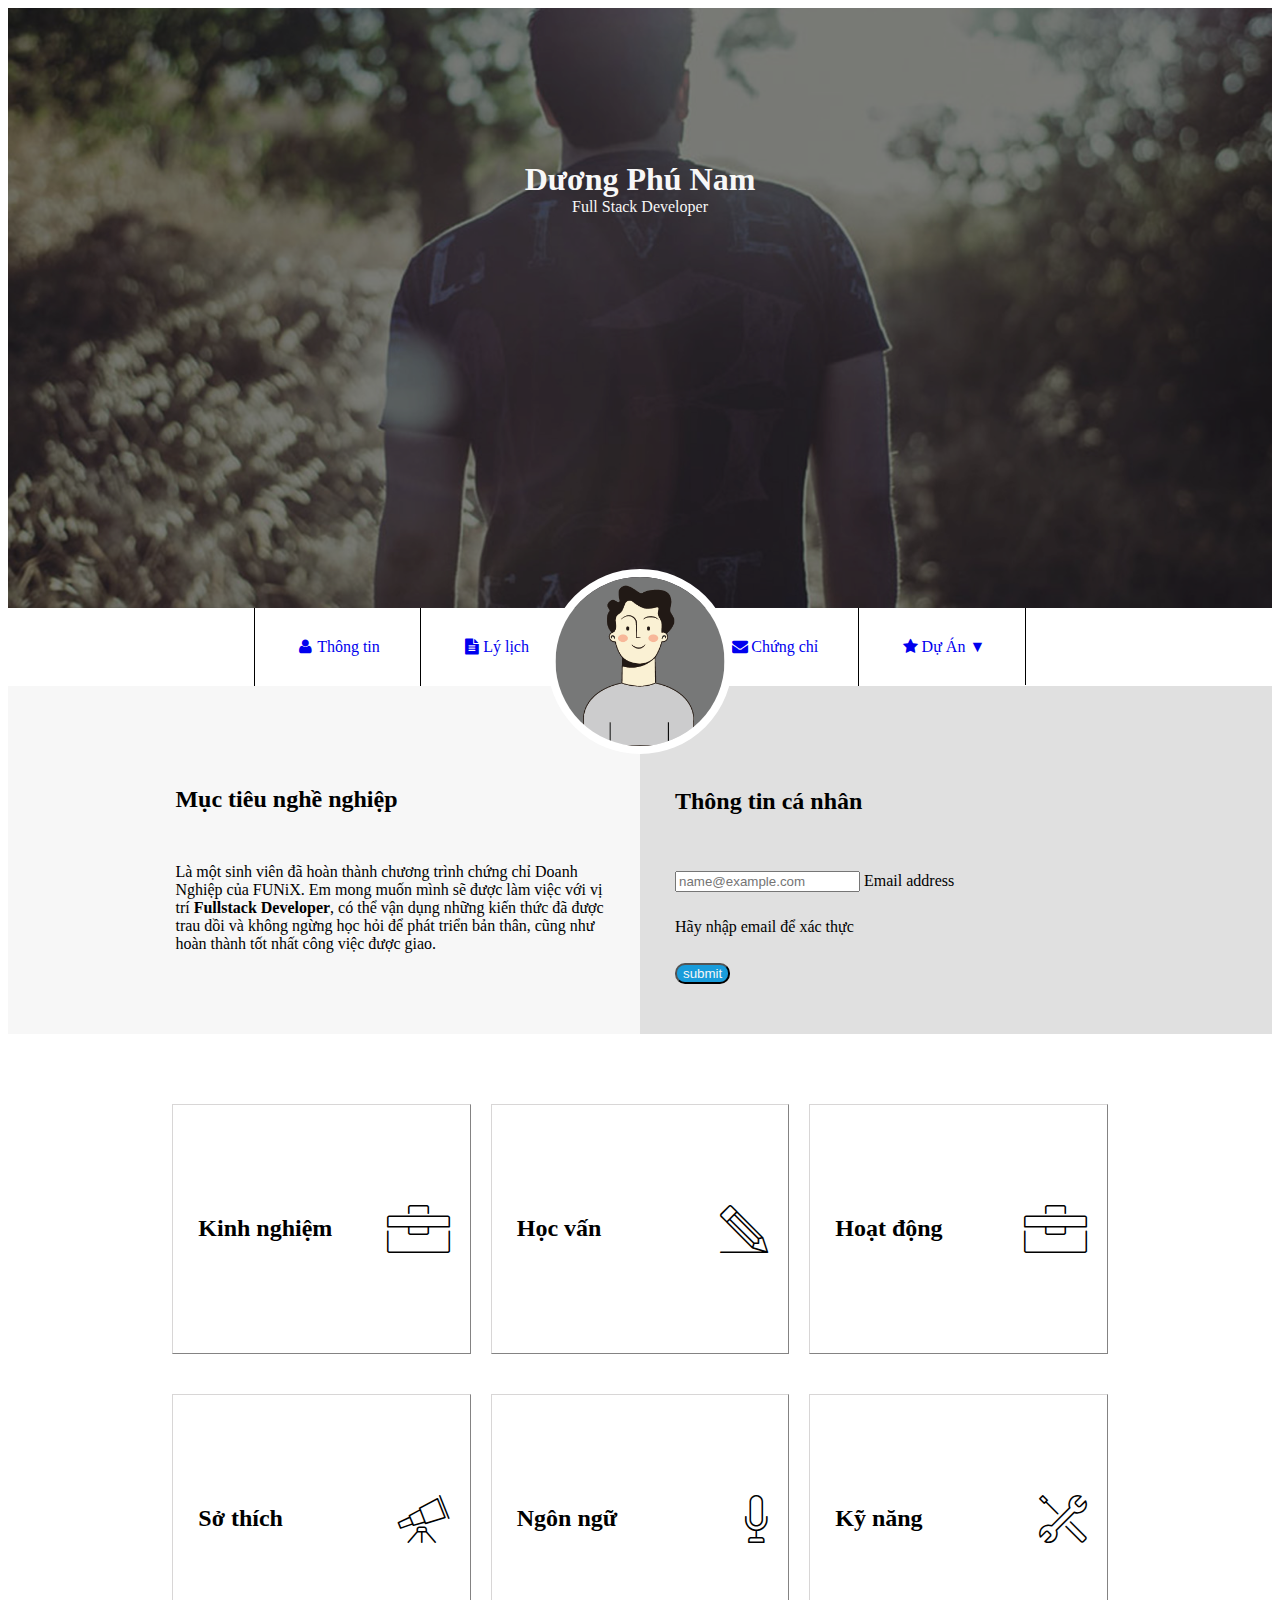
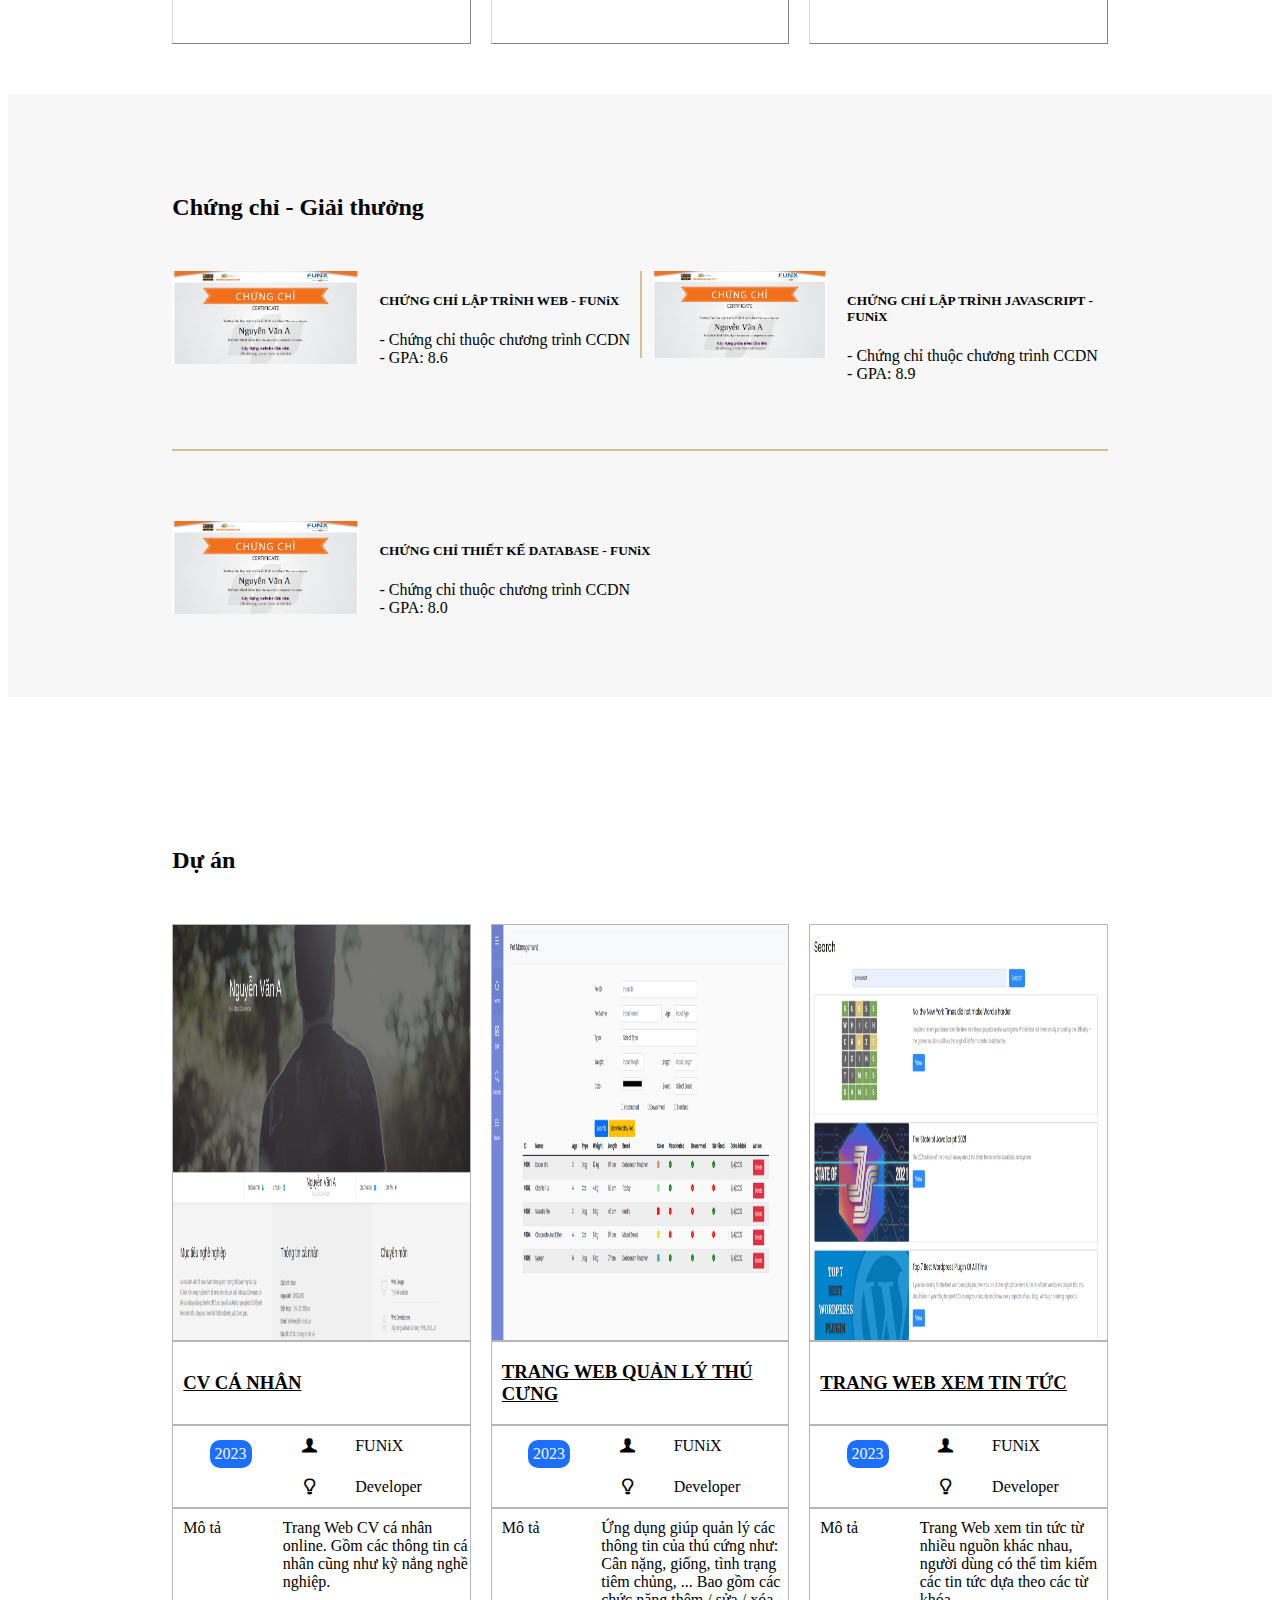
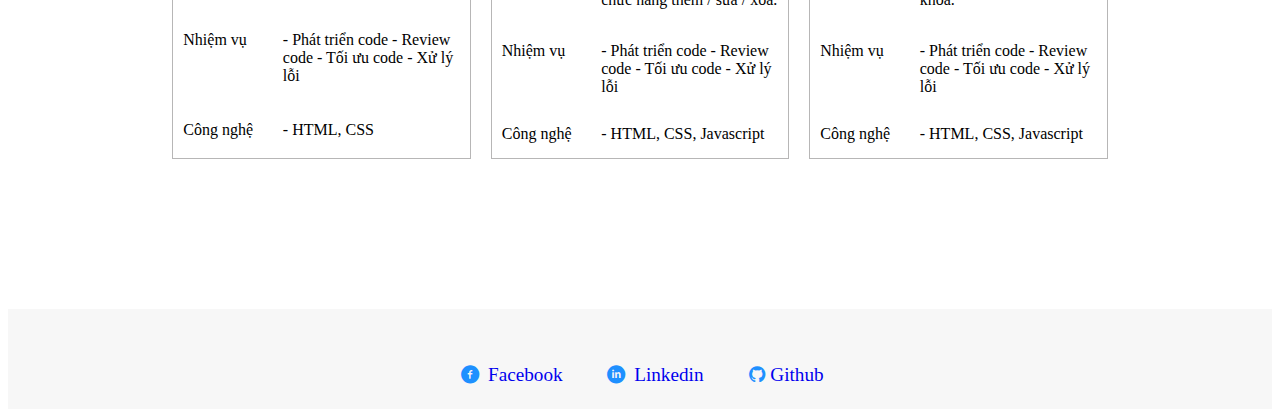
==== index.html @ 79f561ae "Assignment_3" ====
<!DOCTYPE html>
<html lang="en">
<head>
	<meta charset="UTF-8">
	<meta http-equiv="X-UA-Compatible" content="IE=edge">
	<meta name="viewport" content="width=device-width, initial-scale=1.0">
	<link rel="stylesheet" href="./css/laptop.css">
	<link rel="stylesheet" href="./css/tablet.css">
	<link rel="stylesheet" href="./css/mobile.css">
	<link rel="stylesheet" href="./css/font.css">
	<link href="https://cdn.jsdelivr.net/npm/bootstrap@5.0.2/dist/css/bootstrap.min.css" rel="stylesheet" integrity="sha384-EVSTQN3/azprG1Anm3QDgpJLIm9Nao0Yz1ztcQTwFspd3yD65VohhpuuCOmLASjC" crossorigin="anonymous">
	<title>Assignment 03</title>
</head>
<body>
	<!-- Tạo banner -->
	<div id="banner" style="padding: 50px">
		<img src="./images/banner.jpg" alt="DPN" class="banner-img">
		<div class="banner-text">
			<h1>Dương Phú Nam</h1>
		<span>Full Stack Developer</span>
		</div>
	</div>
<!-- Tạo navbar -->
	 <section id="nav-bar">
		<nav style="position: relative;" class="container dropdown">
			<button type="button" class="btn btn-outline-secondary dropdownbtn">
				Menu
			  </button>
			<div class="dropdown-content hiddenMenu">
				<a class="item1" href="#"><i class="icon-user"></i>Thông tin</a>
				<a  class="item2" href="#"><i class="icon-doc-text-inv"></i>Lý lịch</a>
				<div class="item3">
					<img style="width:185px;" src="images/default-avatar.webp" alt=" default-avatar">
				</div>
				<a class="item4" href="#"><i class="icon-mail-alt"></i>Chứng chỉ</a>
				<div style="position: relative;" class="projectContainer">
					<a class="item5" href="index2.html"><i class="icon-star-1"></i>Dự Án ▼</a>
					<div style="position: absolute;display: none;" class="hiddenDuAn">
						<a href="index2.html" target="_blank">CV cá nhân</a>
						<a href="index2.html" target="_blank">Trang Web quản lý thú cưng</a>
						<a href="index2.html" target="_blank">Trang tin tức</a>
					</div>
				</div>
			</div>
		</nav>
	</section>

<!-- Mục tiêu nghề nghiệp và Thông tin các nhân -->

	<section id="about" class="bg-grey">
		<div class="container-info">
			<div id="target">
				<h2 style="white-space: nowrap;" class="section-title">Mục tiêu nghề nghiệp</h2>
				<p>
					Là một sinh viên đã hoàn thành chương trình chứng chỉ Doanh
					Nghiệp của FUNiX. Em mong muốn mình sẽ được làm việc với vị
					trí <b>Fullstack Developer</b>, có thể vận dụng những kiến
					thức đã được trau dồi và không ngừng học hỏi để phát triển
					bản thân, cũng như hoàn thành tốt nhất công việc được giao.
				</p>
			</div>
			<div id="personal-info" style="margin-top: 20px">
				<h2 class="section-title thongTinH2">Thông tin cá nhân</h2>

				<!-- Xác thực email -->

				<div class="xac-thuc">
					<div class="form-floating mb-3">
						<input title="name@example.com" type="email" class="form-control" id="floatingInput" placeholder="name@example.com" aria-label="Sizing example input" aria-describedby="inputGroup-sizing-sm">
						<label for="floatingInput">Email address</label>
					  </div>
				<p class="message">Hãy nhập email để xác thực</p>
				<button class="submit" type="submit">submit</button>
				</div>

				<!-- phần thông tin các nhân -->

				<ul class="mt-40 info hidden">
					<li><strong>Giới tính</strong> : Nam</li>
					<li><strong>Ngày sinh</strong> : 12/02/2001</li>
					<li><strong>Điện thoại</strong> : (+84) 587817224</li>
					<li><strong>Email</strong>: namdpfx23556@funix.edu.vn</li>
					<li><strong>Địa chỉ</strong> : Vĩnh An, Châu Thành, An Giang</li>
					<li><strong>Website</strong> <a style="text-decoration: none; color: black;" href="#"> : https://abc.tech</a></li>
					<li class="social">
						<a style="color: dodgerblue;" target="_blank" href="https://twitter.com/"><i class="icon-twitter"></i></a>
						<a style="color: dodgerblue;" target="_blank" href="https://www.facebook.com/profile.php?id=100043627953866"><i class="icon-facebook"></i></a>
						<a style="color: dodgerblue;" target="_blank" href="https://plus24h.com/tai-phan-mem/tai-phan-mem-plus24h-auto-google.html"><i class="icon-gplus"></i></a>
						<a style="color: dodgerblue;" target="_blank" href="https://www.linkedin.com/"><i class="icon-linkedin"></i></a>
					</li>
				</ul>
			</div>
		</div>
	</section>

	<!-- Thông tin nghề nghiệp  -->

	<section id="job-info">
		<div class="job-container"></div>
		<div style="margin-bottom: 20px;" class="job-con">
			<!-- Phần thông tin KINH NGHIỆM -->
			<div class="job-ex" style="margin-top: 20px">
				<div class="job-icon">
					<h2>Kinh nghiệm</h2>
				<i class="ic-toolbox" Style="font-size: 300%;"></i>
				</div>
					<!-- View More -->
				<div class="view1 view">
					▼ VIEW MORE
				</div>
				<div>
					<ul class="job-ul hidden thongTin1 thongTin">
						<li class="job-li">
							<h3>Full Stack Developer - Công ty Y</h3>
							<div><em>05/2022 -</em> <em class="border-present">Hiện tại</em></div>
							<div>- Xây dựng, phát triển Website dựa trên thiết kế và yêu cầu đã có.</div>
							<div>- Phân tích và thiết kế Database, sử dụng các hệ quản trị CSDL (MySQL, SQLServer, NoSQL,...) và viết được các câu truy vấn.</div>
							<div>- Sử dụng ngôn ngữ server-side (Python, Java,...) để xây dựng các Web Service.</div>
						</li>
						<li class="job-li">	
							<h3>Web Designer - Công ty X</h3>	
							<div><em>06/2021 - 04/2022</em></div>
							<div>- Thiết kế Website dựa trên yêu cầu của khách hàng.</div>
							<div>- Sử dụng các công cụ: Figma, Canva, PTS.</div>
						</li>
					</ul>
				</div>
			</div>
			<!-- Phần thông tin HỌC VẤN -->
			<div class="job-hv" style="margin-top: 20px">
				<div class="job-icon">
					<h2>Học vấn</h2>
				<i class="ic-pencil" Style="font-size: 300%;"></i>
				</div>
				<!-- View More -->
				<div class="view2 view">
					▼ VIEW MORE
				</div>
				<ul class="job-ul hidden thongTin2 thongTin">
					<li class="job-li">
						<h3>FUNiX</h3>
						<div><em>06/2021 - 05/2022</em></div>
						<div>- Tốt nghiệp chứng chỉ doanh nghiệp nhánh Fullstack.</div>
						<div>- GPA: 9/10</div>
							
					</li>
					<li class="job-li">
						<h3>Cử nhân - ĐH FPT</h3>
						<div><em>08/2016 - 07/2019</em></div>
						<div>- Chuyên ngành: Kỹ thuật phần mềm.</div>
						<div>- GPA: 3.2 / 4</div>
					</li>
					<li class="job-li">
						<h3>Đại học Hà Nội </h3>
						<div><em>08/2016 - 02/2018</em></div>
						<div>- Hệ từ xa, Chuyên ngành: Ngôn ngữ Nhật</div>
						<div>- GPA: 2.8/4</div>
					</li>
					
				</ul>
			</div>
			<!-- Phần thông tin HOẠT ĐỘNG -->
			<div class="job-hd" style="margin-top: 20px">
				<div class="job-icon">
					<h2>Hoạt động</h2>
				<i class="ic-toolbox" Style="font-size: 300%;"></i>
				</div>
				<!-- View More -->
				<div class="view3 view">
					▼ VIEW MORE
				</div>
				<ul class="job-ul hidden thongTin3 thongTin">
					<li class="job-li">			
						<h3>FPT Edu Hackathon 2019</h3>
						<div><em>03/2019 - 05/2019</em></div>
						<div>- Giải 3 bảng A</div>
						<div>- Đề tài: Trang web về phân loại rác thải.</div>
					</li>
					<li class="job-li">
						<h3>Câu lạc bộ Z</h3>
						<div><em>08/2018 - 08/2019</em></div>
						<div>- Trưởng ban chuyên môn</div>
					</li>
					<li class="job-li">
						<h3>Câu lạc bộ Z</h3>
						<div><em>08/2016</em></div>
						<div>- Hỗ trợ tổ chức tuần lễ văn hóa Việt Nam - Nhật Bản</div>
					</li>
				</ul>
			</div>
			<!-- Phần thông tin sở thích -->
			<div class="job-st" style="margin-top: 20px;">
				<div class="job-icon">
					<h2>Sở thích</h2>
				<i class="ic-telescope" Style="font-size: 300%;"></i>
				</div>
				<!-- View More -->
				<div class="view4 view">
					▼ VIEW MORE
				</div>
				<div class="job-icon-st hidden thongTin4 thongTin">
					<div class="icon1"  ><i class="ic-megaphone"></i></div>
					<div class="icon2" ><i class="ic-strategy"></i></div>
					<div class="icon3" ><i class="ic-hotairballoon"></i></div>
					<div class="icon4" > <i class="ic-basket"></i></div>
					<div class="an">Âm nhạc</div>
					<div class="cg">Chơi cờ</div>
					<div class="dl">Du lịch</div>
					<div class="na">Nấu ăn</div>
				</div>
			</div>
			<!-- Phần thông tin NGÔN NGỮ -->
			<div class="job-nn" style="margin-top: 20px">
				<div class="job-icon">
					<h2>Ngôn ngữ</h2>
				<i class="ic-mic" Style="font-size:300%;"></i>
				</div>
				<!-- View More -->
				<div class="view5 view">
					▼ VIEW MORE
				</div>
				<div class="hidden thongTin5 thongTin">
					<div style="padding-left: 25px;">Tiếng Anh - IELTS 7.0</div>
					<div class="thang-diem"><span class="xanh"></span><span class="xanh"></span><span></span></div>
					<div>Tiếng Nhật JLPT N4</div>
					<div class="thang-diem"><span class="xanh"></span><span></span><span></span></div>
				</div>
			</div>
			<!-- Phần thông tin KỸ NĂNG -->
			<div class="job-kn" style="margin-top: 20px">
				<div class="job-icon">
					<h2>Kỹ năng</h2>
				<i class="ic-tools-2" Style="font-size: 300%;"></i>
				</div>
				<!-- View More -->
				<div class="view6 view">
					▼ VIEW MORE
				</div>
				<div class="hidden thongTin6 thongTin">
					<div style="padding-left: 25px;">HTML/CSS: Fundamental</div>
					<div class="thang-diem"><span class="xanh"></span><span></span><span></span></div> 
					<div>Javascript: Intermediate</div>
					<div class="thang-diem"><span class="xanh"></span><span class="xanh"></span><span></span></div> 
					<div>NodeJS: Intermediate</div>
					<div class="thang-diem"><span class="xanh"></span><span class="xanh"></span><span></span></div> 
					<div>Bootstrap 5: Fundamental</div>
					<div class="thang-diem"><span class="xanh"></span><span></span><span></span></div> 
				</div>
			</div>
		</div>
	</section>
	<!-- Phần Chứng chỉ giản thưởng -->
	<section id="certificate" class="bg-grey">
		<div class="container-fluid ctn-cc-gt">
			<h2 class="section-title td-cc-gt">
				Chứng chỉ - Giải thưởng
			</h2>
			<div class="cc-gt">
				<img class="anh1" style="width: 100%; height: auto; " src="./images/Cert_DBI.png" alt="Chứng chỉ">
				<div class="nd1">
					<h5>CHỨNG CHỈ LẬP TRÌNH WEB - FUNiX</h5>
						<div>- Chứng chỉ thuộc chương trình CCDN</div>
						<div>- GPA: 8.6</div>
					</div>
			
				<img class="anh2" style="width: 100%; height: auto" src="./images/Cert_PRF.png" alt="Chứng chỉ">
				<div class="nd2">
					<h5>CHỨNG CHỈ LẬP TRÌNH JAVASCRIPT - FUNiX</h5>
						<div>- Chứng chỉ thuộc chương trình CCDN</div>
						<div>- GPA: 8.9</div>
				</div>
				<img  class="anh3" style="width: 100%; height: auto" src="./images/Cert_WEB.png" alt="Chứng chỉ">
				<div class="nd3">
					<h5>CHỨNG CHỈ THIẾT KẾ DATABASE - FUNiX</h5>
					<div>- Chứng chỉ thuộc chương trình CCDN</div>
					<div>- GPA: 8.0</div>
				</div>
			</div>
		</div>
	</section>
<!-- Phần dự án -->
	<section id="project">
		<div style=" padding:0px 0px 50px 0px;" class="container-fluid">
			<h2 class="section-title td-da">
				Dự án
			</h2>
			<!-- Hình ảnh của các Dự án -->
			<div class="du-an-grid" >
				<img class="img1" style="width: 100%; height: 100%"  src="images/project_1.png" alt="project">
				<img class="img2" style="width: 100%; height: 100%"  src="images/project_2.png" alt="project">
				<img class="img3" style="width: 100%; height: 100%"  src="images/project_3.png" alt="project">
				<div class="du-an giua td1">
					<!-- Tiêu đề của các dự án -->
					<h3>
					<a class="text-decoration-none" style="color: black;" href="index2.html" target="_blank">CV CÁ NHÂN</a>	
					</h3>
				</div>
				<div class="du-an giua td2">
					<h3>
						<a class="text-decoration-none" style="color: black;"  href="index2.html" target="_blank">TRANG WEB QUẢN LÝ THÚ CƯNG</a>
					</h3>
				</div>
				<div class="du-an giua td3">
					<h3>
						<a class="text-decoration-none" style="color: black;"  href="index2.html" target="_blank">TRANG WEB XEM TIN TỨC</a>
					</h3>
					<!-- Thời gian , Công ty, vị trí -->
				</div>
				<div class="du-an du-an1 giua2 nam1 ">
					<span class="border-present tablet">2023</span><span><i class="icon-user-1"></i></span><span>FUNiX</span><span><i class="icon-lamp"></i></span><span>Developer</span>
				</div>
				<div class="du-an du-an1  giua2 nam2">
					<span class="border-present tablet">2023</span><span><i class="icon-user-1"></i></span><span>FUNiX</span><span><i class="icon-lamp"></i></span><span>Developer</span>
				</div>
				<div class="du-an du-an1  giua2 nam3">
					<span class="border-present tablet">2023</span><span><i class="icon-user-1"></i></span><span>FUNiX</span><span><i class="icon-lamp"></i></span><span>Developer</span>
				</div>
				<!-- Bảng thông tin của các dự án -->
				<!-- bảng dự án trang Web cá nhân -->
					<table class="bang1 mb-5">
						<tr>
							<td>
								Mô tả
							</td>
							<td>
								Trang Web CV cá nhân online. Gồm các thông tin cá nhân cũng như kỹ nắng nghề nghiệp.
							</td>
						</tr>
						<tr>
							<td >
								Nhiệm vụ
							</td>
							<td>
								- Phát triển code - Review code - Tối ưu code - Xử lý lỗi
							</td>
						</tr>
						<tr>
							<td class="cong-nghe">
								Công nghệ
							</td>
							<td>
								- HTML, CSS
							</td>
						</tr>
					</table>
				<!-- Bảng dự án Ứng dụng quản lý thú cưng -->
					<table class="bang2 mb-5">
						<tr>
							<td>
								Mô tả
							</td>
							<td>
								Ứng dụng giúp quản lý các thông tin của thú cứng như: Cân nặng, giống, tình trạng tiêm chủng, ... Bao gồm các chức năng thêm / sửa / xóa.
							</td>
						</tr>
						<tr>
							<td>
								Nhiệm vụ
							</td>
							<td>
								- Phát triển code - Review code - Tối ưu code - Xử lý lỗi
							</td>
						</tr>
						<tr>
							<td class="cong-nghe">
								Công nghệ
							</td>
							<td>
								- HTML, CSS, Javascript
							</td>
						</tr>
					</table>
				<!-- Bảng dự án Trang Web tin tức -->
					<table  class="bang3 mb-5">
						<tr>
							<td>
								Mô tả
							</td>
							<td>
								Trang Web xem tin tức từ nhiều nguồn khác nhau, người dùng có thể tìm kiếm các tin tức dựa theo các từ khóa.
							</td>
						</tr>
						<tr>
							<td>
								Nhiệm vụ
							</td>
							<td>
								- Phát triển code - Review code - Tối ưu code - Xử lý lỗi
							</td>
						</tr>
						<tr>
							<td class="cong-nghe">
								Công nghệ
							</td>
							<td>
								- HTML, CSS, Javascript
							</td>
						</tr>
					</table>
				</div>
			</div>
		</div>
	</section>
	<!-- phần FOOTER -->
	<section id="footer" class="bg-grey">
		<div style="margin-bottom: 100px;" class="container">
			<ul class="social2" style="color: dodgerblue;">
				<li><i class="icon-facebook-circled"></i><a target="_blank" href="https://www.facebook.com/profile.php?id=100043627953866"> Facebook</a></li>
				<li><i class="icon-linkedin-circled"></i><a target="_blank" href="https://www.linkedin.com/"> Linkedin</a></li>
				<li><i class="icon-github-circled"></i><a target="_blank" href="https://github.com/Namdpfx23556/lap13.git">Github</a></li>
			</ul>
		</div>
	</section>
	<script src="script.js"></script>
</body>
</html>
---- css/laptop.css ----
* {
  box-sizing: border-box;
}
h1,
h2 {
  padding: 0px;
  margin: 0px;
}
.bg-grey {
  background: #f7f7f7;
}

section > .container {
  width: 100%;
}

#nav-bar {
  text-align: center;
}

/* banner */

#banner {
  position: relative;
  width: 100%;
  height: auto;
  text-align: center;
  padding: 0px !important;
}
.banner-img {
  display: block;
  position: relative;
  width: 100%;
  filter: brightness(50%);
}
.banner-text {
  color: #f7f7f7;
  position: absolute;
  top: 30%;
  left: 50%;
  transform: translate(-50%, -50%);
}
/* navbar */
/* tạo menu dropdown khi màn hình nhỏ */
.dropdownbtn{
  display: none !important;
}
@media screen and (min-width:678px) {
  
  .hiddenMenu{
    display: block;
  }
  }
  @media screen and (max-width:678px) {
    
  .hiddenMenu{
    display: none !important;
  }
  }

.xac-thuc {
  padding-left: 25px;
  padding-right: 26%;
}
.hidden {
  display: none !important;
}

.submit {
  border-radius: 10px;
  background-color: #199cdb;
  color: #f7f7f7;
  margin-bottom: 50px;
}
.container a:link {
  text-decoration: none;
}
.container a:hover {
  font-size: larger;
}
.dropdown-content {
  display: flex;
  justify-content: center;
  align-items: center;
  height: 100%;
  padding: 0px;
}
.dropdown-content > a {
  padding: 30px 40px;
}
.hiddenDuAn{
  position: absolute;
  display: flex;
  flex-direction: column;
  bottom: 0px;
  transform: translateY(100%);
  border: 1px solid #182ea9;
  text-align: left;
  background-color: #fff;
  z-index: 2;
}
.hiddenDuAn > a{
  padding: 10px;
}
.hiddenDuAn > a:hover{
  background-color: grey;
  color: aliceblue;
}
.item1 {
  border-left: 1px solid black;
}
.item5 {
  border-right: 1px solid black;
  padding: 30px 40px;
}
.item3 {
  padding: 0px 60px;
}
.item2 {
  border-left: 1px solid black;
}
.item4 {
  border-right: 1px solid black;
}
  /* tạo danh sách thả xuống ở mục dự án */
  .projectContainer:hover .hiddenDuAn{
    display: flex !important;
  }

/* Mục đích nghề nghiệp và thông tin cá nhân */
.container-info {
  display: grid;
  grid-template-columns: 50% 50%;
}
#target {
  padding-left: 26.5%;
  padding-right: 5%;
  line-height: auto;
}
.section-title {
  padding-top: 100px;
  padding-bottom: 50px;
}
#personal-info {
  padding-left: 10px;
  padding-right: auto;
  margin-top: 0px !important;
  background-color: #e0e0e0;
  line-height: 30px;
}
#personal-info h2 {
  padding-left: 25px;
  padding-bottom: 50px;
}
.social {
  list-style-type: none;
  padding-top: 50px;
  font-size: larger;
}
.social a:hover {
  font-size: larger;
}
ul.mt-40.info {
  margin-top: 0px;
  list-style-type: none;
}

div#target p {
  margin-top: 0px;
}

/* Thông tin nghề nghiệp */

#job-info {
  width: 100%;
  height: max-content;
}
@media only screen and (min-width: 991px) {
  div.job-con {
    display: grid;
    grid-template-columns: 1fr 1fr 1fr;
    grid-template-rows: auto;
    gap: 20px;
    align-content: center;
    line-height: auto;
    margin: 50px 13%;
  }
}
/* định dạng phần View More với chức năng hiển thị khi di chuột qua */
/* cho phần View more hiển thị trên phần tiêu đề */
.job-ex {
  position: relative;
}
.job-hv {
  position: relative;
}
.job-hd {
  position: relative;
}
.job-st {
  position: relative;
}
.job-nn {
  position: relative;
}
.job-kn {
  position: relative;
}
/* ...... */
div[class^="view"] {
  background-color: rgb(230, 234, 6);
  color: #0b0b0b;
  border-radius: 30px;
  text-align: center;
  width: fit-content;
  padding: 20px;
  display: none;
  position: absolute;
  left: 25px;
  top: 180px;
}

.job-ex:hover .view1 {
  display: block;
  cursor: pointer;
}
.job-hv:hover .view2 {
  display: block;
  cursor: pointer;
}
.job-hd:hover .view3 {
  display: block;
  cursor: pointer;
}
.job-st:hover .view4 {
  display: block;
  cursor: pointer;
}
.job-nn:hover .view5 {
  display: block;
  cursor: pointer;
}
.job-kn:hover .view6 {
  display: block;
  cursor: pointer;
}
.job-con > div {
  border: 1px outset rgb(216, 214, 214);
}

/* định dạng năm Hiện tại */
.border-present {
  border-radius: 10px;
  background-color: rgb(28, 111, 253);
  color: #f7f7f7;
  padding: 2px;
  text-align: center;
  padding: 5px !important;
  
}
.job-ul {
  padding-inline-start: 65px;
  padding-inline-end: 20px;
  list-style-type: none;
}
/* Tạo dấu chấm tròn trước li với nền xanh và viền trắng */
.job-li::before {
  content: "";
  max-width: 50px;
  max-height: 50px;
  background-color: rgb(0, 162, 255);
  border: 1px solid #fefefe;
  border-radius: 50%;
  position: absolute;
  top: 10px;
  left: -40px;
  padding: 5px;
  transform: translateX(-50%);
}
.job-li {
  position: relative;
}
.job-icon {
  display: grid;
  grid-template-columns: 3fr 2fr;
  align-items: center;
  justify-items: center;
  padding-bottom: 100px;
  padding-top: 100px;
}
.job-icon h2 {
  padding-left: 25px;
  justify-self: start;
}
.job-icon i {
  padding-right: 20px;
  justify-self: end;
}
/* Định dạng dãy icon Sở thích (icon - st) */

.job-icon-st {
  display: grid;
  grid-template-columns: 1fr 1fr 1fr 1fr;
  grid-template-rows: 1fr 2fr;
  align-items: center !important;
  justify-items: center !important;
  align-content: center;
  justify-content: center;
  text-align: center;
  gap: 0px;
  left: 22px;
  right: 20px;
}
.job-st {
  position: relative;
}
div[class^="icon"] {
  border: 1px solid dodgerblue;
  border-radius: 50%;
  color: #199cdb;
  position: relative;
}
@media screen and (min-width: 1300px) {
  div[class^="icon"] {
    min-width: 60px;
    min-height: 60px;
  }
}

@media screen and (min-width: 1100px) and (max-width: 1300px) {
  div[class^="icon"] {
    min-width: 50px;
    min-height: 50px;
  }
}
@media screen and (min-width: 990px) and (max-width: 1100px) {
  div[class^="icon"] {
    min-width: 40px;
    min-height: 40px;
  }
}
div[class^="icon"] i {
  position: absolute;
  top: 50%;
  left: 50%;
  transform: translate(-50%, -50%);
}

/* Tạo thang kỹ  năng cho Ngôn ngữ và kỹ năng */
.thang-diem {
  padding-left: 25px;
  padding-top: 0px;
  padding-bottom: 20px;
}
.thang-diem span {
  margin-right: 10px;
  height: 2px;
  width: 45px;
  background-color: rgb(94, 93, 93);
  display: inline-block;
}
.thang-diem ~ div {
  padding-left: 25px;
}
.xanh {
  background-color: #199cdb !important;
}
/*  */
/* Chứng chỉ - Giải thưởng */
/*  */
@media screen and (min-width: 990px) {
  .cc-gt {
    font-size: 16px;
    display: grid;
    grid-template-columns: 2fr 3fr 2fr 3fr;
    grid-template-rows: 3fr 10px 3fr;
    justify-content: center;
    align-content: center;
    gap: 0px;
  }
  div[class^="nd"] {
    padding-left: 20px;
  }

  .cc-gt {
    margin-left: 13%;
    margin-right: 13%;
    padding-bottom: 80px;
  }
  h4 {
    padding-left: 10px;
    margin-top: 0px;
  }
  .td-cc-gt {
    margin-top: 0px;
    margin-left: 13%;
  }
  div.container-fluid.ctn-cc-gt {
    margin: 50px 0px;
    padding: 0px;
  }
  .nd3 {
    grid-column: 2/5;
    grid-row: 3/4;
    border-top: 2px solid #d6c08d;
    padding-top: 70px;
  }
  .anh3 {
    border-top: 2px solid #d6c08d;
    padding-top: 70px;
    grid-row: 3/4;
  }
  .anh2 {
    padding-left: 10px;
    border-left: 2px solid #d6c08d;
  }
  .anh2 {
    border-bottom: 20px;
  }
}

/* Dự án */

.du-an-grid {
  display: grid;
  grid-template-columns: 1fr 1fr 1fr;
  grid-template-rows: 5fr 1fr 1fr 3fr;
  column-gap: 20px;
  margin: 0px 13% 0px 13%;
}
.giua {
  display: flex;
  align-items: center;
}
@media screen and (min-width: 1220px) {
  .giua2 {
    display: flex;
    align-items: center;
    flex-wrap: wrap;
  }
  .cong-nghe {
    width: 100px;
  }
}
@media screen and (min-width: 990px) and (max-width: 1300px) {
  .giua2 {
    display: grid;
    grid-template-rows: 1fr 1fr;
    grid-template-columns: 2fr 1fr 2fr;
    grid-auto-flow: row;
    align-items: center;
  }
  .tablet {
    grid-row: 1/3;
    align-self: start;
    justify-self: center;
    width: fit-content;
    transform: translateY(50%);
    margin-right: 20px !important;
  }
}
.du-an-grid img {
  border: 1px solid #b7b6b6;
  height: 100%;
  width: 50%;
}
.du-an {
  box-sizing: border-box;
  border: 1px solid #b7b6b6;
  padding-left: 10px;
  height: 100%;
}
.du-an span {
  padding-right: 10px;
  margin-right: 10px;
}

table {
  border: 1px solid #b7b6b6;
  border-collapse: collapse;
}
td {
  padding: 10px 0px 10px 10px;
  vertical-align: top;
}
tr {
  border-width: 1px !important;
}
.td-da {
  margin-left: 13%;
}

/* phần footer */
.social2 {
  padding-left: 0px;
  display: flex;
  position: absolute !important;
  list-style-type: none;
  top: 50%;
  left: 50%;
  transform: translate(-50%, -50%);
  text-align: center;
}
.social2 li {
  margin-left: 20px;
  margin-right: 20px;
  font-size: larger;
}
#footer {
  position: relative;
  height: 100px;
}
/* phần nâng cao */

.item3 img {
  border-radius: 50%;
  border: 8px solid #fff;
  position: absolute;
  top: -50%;
  left: 50%;
  transform: translateX(-50%);
}
---- css/tablet.css ----
@media screen and (min-width: 678px) and (max-width: 991px) {
  .item3 {
    display: none;
  }
  .dropdown-content > a {
    padding: 10px 40px !important;
  }
  .item2 {
    margin-right: 50px;
    border-right: 1px solid black !important;
  }
  .item4 {
    margin-left: 50px;
    border-left: 1px solid black !important;
  }
  .item5{
    display: block;
    padding: 10px 40px !important;
  }

  /* Target and Info */
  .social {
    padding-top: 30px;
    padding-bottom: 50px;
  }
  ul.mt-40.info {
  padding-left: 25px;
  }
  div#target{
   padding: 0px 50px;
  }
  #personal-info {
    padding: 0px 25px;
  }
  .xac-thuc{
    padding-right: 25px;
  }

  /* phần thông tin nghề nghiệp */

  .job-container {
    width: 100%;
    height: max-content;
    margin-bottom: 50px;
  }

  div.job-con {
    display: grid;
    grid-template-columns: 1fr 1fr;
    gap: 20px;
    padding: 0px 30px;
  }

  /* Phần icon sở thích */

  .job-icon-st {
    display: grid;
    grid-template-columns: 1fr 1fr 1fr;
    grid-template-rows: 2fr 3fr 2fr 3fr;
    align-items: center;
    justify-items: center;
    align-content: space-evenly;
    gap: 0px;
  }
  .an {
    grid-column: 1/2;
  }
  .cg {
    grid-column: 2/3;
  }
  .dl {
    grid-column: 3/4;
  }
  .icon4 {
    grid-column: 1/2;
    grid-row: 3/4;
  }
  .na {
    grid-column: 1/2;
  }
  div[class^="icon"] {
    min-width: 70px;
    min-height: 70px;
  }

  /* Phần chứng chỉ - giải thưởng */

  .cc-gt {
    font-size: 16px;
    display: grid;
    grid-template-columns: 1fr 1fr;
    grid-template-rows: auto;
    justify-content: center;
    align-content: center;
    line-height: 2rem;
  }
  .cc-gt {
    margin-left: 30px;
    margin-right: 30px;
  }
  .td-cc-gt {
    margin-top: 0px;
    margin-left: 30px;
  }
  .anh1 {
    padding-right: 20px;
  }
  .nd1 {
    grid-column: 1/2;
    grid-row: 2/3;
    margin-bottom: 30px;
    padding: 0px 0px 0px 0px;
    width: 70%;
  }
  .anh2 {
    grid-column: 2/3;
    grid-row: 1/2;
    padding-left: 20px;
    border-left: 2px solid #d6c08d;
  }
  .nd2 {
    grid-column: 2/3;
    grid-row: 2/3;
    margin-bottom: 30px;
    padding: 0px 0px 0px 20px;
    width: 70%;
    border-left: 2px solid #d6c08d;
  }
  .anh3 {
    border-top: 2px solid #d6c08d;
    grid-column: 1/3;
    grid-row: 3/4;
    padding-top: 50px;
    padding-right: 51%;
    margin-top: 50px;
  }
  .nd3 {
    grid-column: 1/2;
    grid-row: 4/5;
    padding: 0px 10px 100px 0px;
    width: 70%;
  }
  div[class^="nd"] h5 {
    line-height: 1.8rem;
    margin-bottom: 20px;
  }

  /* Phần Dự án */

  .td-da {
    margin-left: 30px;
  }
  .du-an-grid {
    margin: 50px 30px;
  }
  .giua2 {
    display: grid;
    grid-template-rows: 1fr 1fr;
    grid-template-columns: 2fr 1fr 2fr;
    grid-auto-flow: row;
    align-items: center;
  }
  .tablet {
    grid-row: 1/3;
    align-self: flex-start;
    justify-self: center;
    width: fit-content;
    transform: translateY(50%);
  }
  .cong-nghe {
    width: auto;
  }
}
---- css/mobile.css ----
@media screen and (max-width: 678px) {
  /* navbar */

  .item3 {
    display: none;
  }
  .dropdown-content > a {
    display: block !important;
    text-align: left;
  }
  .projectContainer{
    text-align: left !important;
    padding: 30px 40px;
    padding-left: 0px;
  }
  .dropdown-content > a:hover{
    background-color: grey;
    color: aliceblue;
  }
  .projectContainer:hover{
    background-color: grey;
    color: aliceblue;
  }
  .dropdown-content {
    display: block;
  }
  a[class^="item"]{
    border: none !important;
  }
  .dropdownbtn{
    display: block !important;
    margin-top: -60px;
   margin-left: 50%;
   transform: translateX(-50%);
   margin-bottom: 30px;
  }
  .social {
    padding-top: 30px;
    padding-bottom: 50px;
  }



  /* phần Mục đích nghề nghiệp và thông tin các nhân */
  .xac-thuc {
    padding-left: 0px;
    padding-right: 0px;
  }
  .container-info {
    display: grid;
    grid-template-columns: 100%;
  }
  #target {
    padding: 25px;
    margin: 0px 25px;
  }
  #personal-info {
    padding: 25px 20px 25px 25px ;
    margin: 0px 25px;
  }
  ul.mt-40.info {
    padding-left: 0px;
  }
  #personal-info h2 {
    padding-left: 0px;
  }
  /* Thông tin nghề nghiệp */
  .job-ex {
    margin: 0px 25px;
  }
  .job-hv {
    margin: 0px 25px;
  }
  .job-hd {
    margin: 0px 25px;
  }
  .job-st {
    margin: 0px 25px;
  }
  .job-nn {
    margin: 0px 25px;
  }
  .job-kn {
    margin: 0px 25px;
  }

  /* phần icon sở thích */
  .job-icon-st {
    display: grid;
    grid-template-columns: 1fr 1fr 1fr 1fr;
    grid-template-rows: 3fr 2fr;
    align-items: center;
    justify-items: center;
    align-content: space-evenly;
    gap: 0px;
  }

  div[class^="icon"] {
    min-width: 50px;
    min-height: 50px;
  }

  /*phần chứng chỉ giải thưởng */
  div[class^="nd"] {
    margin-bottom: 50px;
    padding-bottom: 50px;
  }
  .ctn-cc-gt {
    padding: 0px 25px !important;
  }

  /* Dự án */
  .du-an-grid {
    display: grid;
    grid-template-columns: 1fr;
    grid-template-rows: repeat(3, 3fr 1fr 1fr 3fr);
    column-gap: 20px;
    margin: 0px 25px;
  }
  .td-da {
    margin-left: 30px;
  }
  .du-an-grid {
    margin: 50px 30px;
  }
  .giua2 {
    display: grid;
    grid-template-rows: 1fr 1fr;
    grid-template-columns: 2fr 1fr 2fr;
    grid-auto-flow: row;
    align-items: center;
  }
  .tablet {
    grid-row: 1/3;
    align-self: start;
    margin-top: 10px;
  }
  .cong-nghe {
    width: auto;
  }
  .tablet {
    grid-row: 1/3;
    align-self: flex-start;
    justify-self: center;
    width: fit-content;
    transform: translateY(50%);
    margin-top: 0px;
  }

  /* Dự án */
  /* Dự án CV Cá nhân */
  .img1 {
    grid-row: 1/2;
  }
  .td1 {
    grid-row: 2/3;
  }
  .nam1 {
    grid-row: 3/4;
  }
  .bang1 {
    grid-row: 4/5;
  }
  /* Dự án Trang web cá nhân */
  .img2 {
    grid-row: 5/6;
  }
  .td2 {
    grid-row: 6/7;
  }
  .nam2 {
    grid-row: 7/8;
  }
  .bang2 {
    grid-row: 8/9;
  }
  /* Dự án Trang web xem tin tức */
  .img3 {
    grid-row: 9/10;
  }
  .td3 {
    grid-row: 10/11;
  }
  .nam3 {
    grid-row: 11/12;
  }
  .bang3 {
    grid-row: 12/13;
  }
}
---- css/font.css ----
@font-face {
	font-family: 'open_sanslight';
	src: url('../fonts/OpenSans-Light-webfont.eot');
	src: url('../fonts/OpenSans-Light-webfont.eot#iefix') format('embedded-opentype'),
		url('../fonts/OpenSans-Light-webfont.woff') format('woff'),
		url('../fonts/OpenSans-Light-webfont.ttf') format('truetype'),
		url('../fonts/OpenSans-Light-webfont.svg#open_sanslight') format('svg');
	font-weight: normal;
	font-style: normal;

}

@font-face {
	font-family: 'open_sansitalic';
	src: url('../fonts/OpenSans-Italic-webfont.eot');
	src: url('../fonts/OpenSans-Italic-webfont.eot#iefix') format('embedded-opentype'),
		url('../fonts/OpenSans-Italic-webfont.woff') format('woff'),
		url('../fonts/OpenSans-Italic-webfont.ttf') format('truetype'),
		url('../fonts/OpenSans-Italic-webfont.svg#open_sansitalic') format('svg');
	font-weight: normal;
	font-style: normal;

}

@font-face {
	font-family: 'open_sanssemibold';
	src: url('../fonts/OpenSans-Semibold-webfont.eot');
	src: url('../fonts/OpenSans-Semibold-webfont.eot#iefix') format('embedded-opentype'),
		url('../fonts/OpenSans-Semibold-webfont.woff') format('woff'),
		url('../fonts/OpenSans-Semibold-webfont.ttf') format('truetype'),
		url('../fonts/OpenSans-Semibold-webfont.svg#open_sanssemibold') format('svg');
	font-weight: normal;
	font-style: normal;

}


@font-face {
	font-family: 'open_sanslight_italic';
	src: url('../fonts/OpenSans-LightItalic-webfont.eot');
	src: url('../fonts/OpenSans-LightItalic-webfont.eot#iefix') format('embedded-opentype'),
		url('../fonts/OpenSans-LightItalic-webfont.woff') format('woff'),
		url('../fonts/OpenSans-LightItalic-webfont.ttf') format('truetype'),
		url('../fonts/OpenSans-LightItalic-webfont.svg#open_sanslight_italic') format('svg');
	font-weight: normal;
	font-style: normal;

}

@font-face {
	font-family: 'open_sansregular';
	src: url('../fonts/OpenSans-Regular-webfont.eot');
	src: url('../fonts/OpenSans-Regular-webfont.eot#iefix') format('embedded-opentype'),
		url('../fonts/OpenSans-Regular-webfont.woff') format('woff'),
		url('../fonts/OpenSans-Regular-webfont.ttf') format('truetype'),
		url('../fonts/OpenSans-Regular-webfont.svg#open_sansregular') format('svg');
	font-weight: normal;
	font-style: normal;

}


@font-face {
	font-family: 'fontello';
	src: url('../fonts/fontello.eot');
	src: url('../fonts/fontello.eot#iefix') format('embedded-opentype'),
		url('../fonts/fontello.woff') format('woff'),
		url('../fonts/fontello.ttf') format('truetype'),
		url('../fonts/fontello.svg#fontello') format('svg');
	font-weight: normal;
	font-style: normal;
}

[class^="icon-"]:before,
[class*=" icon-"]:before {
	font-family: "fontello";
	font-style: normal;
	font-weight: normal;
	speak-as: none;

	display: inline-block;
	text-decoration: inherit;
	width: 1em;
	margin-right: .2em;
	text-align: center;
	/* opacity: .8; */

	/* For safety - reset parent styles, that can break glyph codes*/
	font-variant: normal;
	text-transform: none;

	/* fix buttons height, for twitter bootstrap */
	line-height: 1em;

	/* Animation center compensation - margins should be symmetric */
	/* remove if not needed */
	margin-left: .2em;

	/* you can be more comfortable with increased icons size */
	/* font-size: 120%; */

	/* Font smoothing. That was taken from TWBS */
	-webkit-font-smoothing: antialiased;
	-moz-osx-font-smoothing: grayscale;

	/* Uncomment for 3D effect */
	/* text-shadow: 1px 1px 1px rgba(127, 127, 127, 0.3); */
}

.icon-emo-happy:before {
	content: '\e800';
}

/* '' */
.icon-emo-wink:before {
	content: '\e801';
}

/* '' */
.icon-emo-wink2:before {
	content: '\e802';
}

/* '' */
.icon-emo-unhappy:before {
	content: '\e803';
}

/* '' */
.icon-emo-sleep:before {
	content: '\e804';
}

/* '' */
.icon-emo-thumbsup:before {
	content: '\e805';
}

/* '' */
.icon-emo-devil:before {
	content: '\e806';
}

/* '' */
.icon-emo-surprised:before {
	content: '\e807';
}

/* '' */
.icon-emo-tongue:before {
	content: '\e808';
}

/* '' */
.icon-emo-coffee:before {
	content: '\e809';
}

/* '' */
.icon-emo-sunglasses:before {
	content: '\e80a';
}

/* '' */
.icon-emo-displeased:before {
	content: '\e80b';
}

/* '' */
.icon-emo-beer:before {
	content: '\e80c';
}

/* '' */
.icon-emo-grin:before {
	content: '\e80d';
}

/* '' */
.icon-emo-angry:before {
	content: '\e80e';
}

/* '' */
.icon-emo-saint:before {
	content: '\e80f';
}

/* '' */
.icon-emo-cry:before {
	content: '\e810';
}

/* '' */
.icon-emo-shoot:before {
	content: '\e811';
}

/* '' */
.icon-emo-squint:before {
	content: '\e812';
}

/* '' */
.icon-emo-laugh:before {
	content: '\e813';
}

/* '' */
.icon-spin1:before {
	content: '\e814';
}

/* '' */
.icon-spin2:before {
	content: '\e815';
}

/* '' */
.icon-spin3:before {
	content: '\e816';
}

/* '' */
.icon-spin4:before {
	content: '\e817';
}

/* '' */
.icon-spin5:before {
	content: '\e818';
}

/* '' */
.icon-spin6:before {
	content: '\e819';
}

/* '' */
.icon-firefox:before {
	content: '\e81a';
}

/* '' */
.icon-chrome:before {
	content: '\e81b';
}

/* '' */
.icon-opera:before {
	content: '\e81c';
}

/* '' */
.icon-ie:before {
	content: '\e81d';
}

/* '' */
.icon-crown:before {
	content: '\e81e';
}

/* '' */
.icon-crown-plus:before {
	content: '\e81f';
}

/* '' */
.icon-crown-minus:before {
	content: '\e820';
}

/* '' */
.icon-marquee:before {
	content: '\e821';
}

/* '' */
.icon-glass:before {
	content: '\e822';
}

/* '' */
.icon-music:before {
	content: '\e823';
}

/* '' */
.icon-search:before {
	content: '\e824';
}

/* '' */
.icon-mail:before {
	content: '\e825';
}

/* '' */
.icon-mail-alt:before {
	content: '\e826';
}

/* '' */
.icon-mail-squared:before {
	content: '\e827';
}

/* '' */
.icon-heart:before {
	content: '\e828';
}

/* '' */
.icon-heart-empty:before {
	content: '\e829';
}

/* '' */
.icon-star-1:before {
	content: '\e82a';
}

/* '' */
.icon-star-empty-1:before {
	content: '\e82b';
}

/* '' */
.icon-star-half:before {
	content: '\e82c';
}

/* '' */
.icon-star-half-alt:before {
	content: '\e82d';
}

/* '' */
.icon-user:before {
	content: '\e82e';
}

/* '' */
.icon-user-plus:before {
	content: '\e82f';
}

/* '' */
.icon-user-times:before {
	content: '\e830';
}

/* '' */
.icon-users:before {
	content: '\e831';
}

/* '' */
.icon-male:before {
	content: '\e832';
}

/* '' */
.icon-female:before {
	content: '\e833';
}

/* '' */
.icon-child:before {
	content: '\e834';
}

/* '' */
.icon-user-secret:before {
	content: '\e835';
}

/* '' */
.icon-video:before {
	content: '\e836';
}

/* '' */
.icon-videocam:before {
	content: '\e837';
}

/* '' */
.icon-picture:before {
	content: '\e838';
}

/* '' */
.icon-camera:before {
	content: '\e839';
}

/* '' */
.icon-camera-alt:before {
	content: '\e83a';
}

/* '' */
.icon-th-large:before {
	content: '\e83b';
}

/* '' */
.icon-th:before {
	content: '\e83c';
}

/* '' */
.icon-th-list:before {
	content: '\e83d';
}

/* '' */
.icon-ok:before {
	content: '\e83e';
}

/* '' */
.icon-ok-circled:before {
	content: '\e83f';
}

/* '' */
.icon-ok-circled2:before {
	content: '\e840';
}

/* '' */
.icon-ok-squared:before {
	content: '\e841';
}

/* '' */
.icon-cancel:before {
	content: '\e842';
}

/* '' */
.icon-cancel-circled:before {
	content: '\e843';
}

/* '' */
.icon-cancel-circled2:before {
	content: '\e844';
}

/* '' */
.icon-plus:before {
	content: '\e845';
}

/* '' */
.icon-plus-circled:before {
	content: '\e846';
}

/* '' */
.icon-plus-squared:before {
	content: '\e847';
}

/* '' */
.icon-plus-squared-alt:before {
	content: '\e848';
}

/* '' */
.icon-minus:before {
	content: '\e849';
}

/* '' */
.icon-minus-circled:before {
	content: '\e84a';
}

/* '' */
.icon-minus-squared:before {
	content: '\e84b';
}

/* '' */
.icon-minus-squared-alt:before {
	content: '\e84c';
}

/* '' */
.icon-help:before {
	content: '\e84d';
}

/* '' */
.icon-help-circled:before {
	content: '\e84e';
}

/* '' */
.icon-info-circled:before {
	content: '\e84f';
}

/* '' */
.icon-info:before {
	content: '\e850';
}

/* '' */
.icon-home:before {
	content: '\e851';
}

/* '' */
.icon-link:before {
	content: '\e852';
}

/* '' */
.icon-unlink:before {
	content: '\e853';
}

/* '' */
.icon-link-ext:before {
	content: '\e854';
}

/* '' */
.icon-link-ext-alt:before {
	content: '\e855';
}

/* '' */
.icon-attach:before {
	content: '\e856';
}

/* '' */
.icon-lock:before {
	content: '\e857';
}

/* '' */
.icon-lock-open:before {
	content: '\e858';
}

/* '' */
.icon-lock-open-alt:before {
	content: '\e859';
}

/* '' */
.icon-pin:before {
	content: '\e85a';
}

/* '' */
.icon-eye:before {
	content: '\e85b';
}

/* '' */
.icon-eye-off:before {
	content: '\e85c';
}

/* '' */
.icon-tag-1:before {
	content: '\e85d';
}

/* '' */
.icon-tags:before {
	content: '\e85e';
}

/* '' */
.icon-bookmark:before {
	content: '\e85f';
}

/* '' */
.icon-bookmark-empty:before {
	content: '\e860';
}

/* '' */
.icon-flag:before {
	content: '\e861';
}

/* '' */
.icon-flag-empty:before {
	content: '\e862';
}

/* '' */
.icon-flag-checkered:before {
	content: '\e863';
}

/* '' */
.icon-thumbs-up:before {
	content: '\e864';
}

/* '' */
.icon-thumbs-down:before {
	content: '\e865';
}

/* '' */
.icon-thumbs-up-alt:before {
	content: '\e866';
}

/* '' */
.icon-thumbs-down-alt:before {
	content: '\e867';
}

/* '' */
.icon-download:before {
	content: '\e868';
}

/* '' */
.icon-upload:before {
	content: '\e869';
}

/* '' */
.icon-download-cloud:before {
	content: '\e86a';
}

/* '' */
.icon-upload-cloud:before {
	content: '\e86b';
}

/* '' */
.icon-reply:before {
	content: '\e86c';
}

/* '' */
.icon-reply-all:before {
	content: '\e86d';
}

/* '' */
.icon-forward:before {
	content: '\e86e';
}

/* '' */
.icon-quote-left:before {
	content: '\e86f';
}

/* '' */
.icon-quote-right:before {
	content: '\e870';
}

/* '' */
.icon-code:before {
	content: '\e871';
}

/* '' */
.icon-export:before {
	content: '\e872';
}

/* '' */
.icon-export-alt:before {
	content: '\e873';
}

/* '' */
.icon-share:before {
	content: '\e874';
}

/* '' */
.icon-share-squared:before {
	content: '\e875';
}

/* '' */
.icon-pencil:before {
	content: '\e876';
}

/* '' */
.icon-pencil-squared:before {
	content: '\e877';
}

/* '' */
.icon-edit:before {
	content: '\e878';
}

/* '' */
.icon-print:before {
	content: '\e879';
}

/* '' */
.icon-retweet:before {
	content: '\e87a';
}

/* '' */
.icon-keyboard:before {
	content: '\e87b';
}

/* '' */
.icon-gamepad:before {
	content: '\e87c';
}

/* '' */
.icon-comment:before {
	content: '\e87d';
}

/* '' */
.icon-chat:before {
	content: '\e87e';
}

/* '' */
.icon-comment-empty:before {
	content: '\e87f';
}

/* '' */
.icon-chat-empty:before {
	content: '\e880';
}

/* '' */
.icon-bell:before {
	content: '\e881';
}

/* '' */
.icon-bell-alt:before {
	content: '\e882';
}

/* '' */
.icon-bell-off:before {
	content: '\e883';
}

/* '' */
.icon-bell-off-empty:before {
	content: '\e884';
}

/* '' */
.icon-attention-alt:before {
	content: '\e885';
}

/* '' */
.icon-attention:before {
	content: '\e886';
}

/* '' */
.icon-attention-circled:before {
	content: '\e887';
}

/* '' */
.icon-location:before {
	content: '\e888';
}

/* '' */
.icon-direction:before {
	content: '\e889';
}

/* '' */
.icon-compass:before {
	content: '\e88a';
}

/* '' */
.icon-trash:before {
	content: '\e88b';
}

/* '' */
.icon-trash-empty:before {
	content: '\e88c';
}

/* '' */
.icon-doc:before {
	content: '\e88d';
}

/* '' */
.icon-docs:before {
	content: '\e88e';
}

/* '' */
.icon-doc-text:before {
	content: '\e88f';
}

/* '' */
.icon-doc-inv:before {
	content: '\e890';
}

/* '' */
.icon-doc-text-inv:before {
	content: '\e891';
}

/* '' */
.icon-file-pdf:before {
	content: '\e892';
}

/* '' */
.icon-file-word:before {
	content: '\e893';
}

/* '' */
.icon-file-excel:before {
	content: '\e894';
}

/* '' */
.icon-file-powerpoint:before {
	content: '\e895';
}

/* '' */
.icon-file-image:before {
	content: '\e896';
}

/* '' */
.icon-file-archive:before {
	content: '\e897';
}

/* '' */
.icon-file-audio:before {
	content: '\e898';
}

/* '' */
.icon-file-video:before {
	content: '\e899';
}

/* '' */
.icon-file-code:before {
	content: '\e89a';
}

/* '' */
.icon-folder:before {
	content: '\e89b';
}

/* '' */
.icon-folder-open:before {
	content: '\e89c';
}

/* '' */
.icon-folder-empty:before {
	content: '\e89d';
}

/* '' */
.icon-folder-open-empty:before {
	content: '\e89e';
}

/* '' */
.icon-box:before {
	content: '\e89f';
}

/* '' */
.icon-rss:before {
	content: '\e8a0';
}

/* '' */
.icon-rss-squared:before {
	content: '\e8a1';
}

/* '' */
.icon-phone:before {
	content: '\e8a2';
}

/* '' */
.icon-phone-squared:before {
	content: '\e8a3';
}

/* '' */
.icon-fax:before {
	content: '\e8a4';
}

/* '' */
.icon-menu:before {
	content: '\e8a5';
}

/* '' */
.icon-cog:before {
	content: '\e8a6';
}

/* '' */
.icon-cog-alt:before {
	content: '\e8a7';
}

/* '' */
.icon-wrench:before {
	content: '\e8a8';
}

/* '' */
.icon-sliders:before {
	content: '\e8a9';
}

/* '' */
.icon-basket:before {
	content: '\e8aa';
}

/* '' */
.icon-cart-plus:before {
	content: '\e8ab';
}

/* '' */
.icon-cart-arrow-down:before {
	content: '\e8ac';
}

/* '' */
.icon-calendar:before {
	content: '\e8ad';
}

/* '' */
.icon-calendar-empty:before {
	content: '\e8ae';
}

/* '' */
.icon-login:before {
	content: '\e8af';
}

/* '' */
.icon-logout:before {
	content: '\e8b0';
}

/* '' */
.icon-mic:before {
	content: '\e8b1';
}

/* '' */
.icon-mute:before {
	content: '\e8b2';
}

/* '' */
.icon-volume-off:before {
	content: '\e8b3';
}

/* '' */
.icon-volume-down:before {
	content: '\e8b4';
}

/* '' */
.icon-volume-up:before {
	content: '\e8b5';
}

/* '' */
.icon-headphones:before {
	content: '\e8b6';
}

/* '' */
.icon-clock:before {
	content: '\e8b7';
}

/* '' */
.icon-lightbulb:before {
	content: '\e8b8';
}

/* '' */
.icon-block:before {
	content: '\e8b9';
}

/* '' */
.icon-resize-full:before {
	content: '\e8ba';
}

/* '' */
.icon-resize-full-alt:before {
	content: '\e8bb';
}

/* '' */
.icon-resize-small:before {
	content: '\e8bc';
}

/* '' */
.icon-resize-vertical:before {
	content: '\e8bd';
}

/* '' */
.icon-resize-horizontal:before {
	content: '\e8be';
}

/* '' */
.icon-move:before {
	content: '\e8bf';
}

/* '' */
.icon-zoom-in:before {
	content: '\e8c0';
}

/* '' */
.icon-zoom-out:before {
	content: '\e8c1';
}

/* '' */
.icon-down-circled2:before {
	content: '\e8c2';
}

/* '' */
.icon-up-circled2:before {
	content: '\e8c3';
}

/* '' */
.icon-left-circled2:before {
	content: '\e8c4';
}

/* '' */
.icon-right-circled2:before {
	content: '\e8c5';
}

/* '' */
.icon-down-dir:before {
	content: '\e8c6';
}

/* '' */
.icon-up-dir:before {
	content: '\e8c7';
}

/* '' */
.icon-left-dir:before {
	content: '\e8c8';
}

/* '' */
.icon-right-dir:before {
	content: '\e8c9';
}

/* '' */
.icon-down-open:before {
	content: '\e8ca';
}

/* '' */
.icon-left-open:before {
	content: '\e8cb';
}

/* '' */
.icon-right-open:before {
	content: '\e8cc';
}

/* '' */
.icon-up-open:before {
	content: '\e8cd';
}

/* '' */
.icon-angle-left:before {
	content: '\e8ce';
}

/* '' */
.icon-angle-right:before {
	content: '\e8cf';
}

/* '' */
.icon-angle-up:before {
	content: '\e8d0';
}

/* '' */
.icon-angle-down:before {
	content: '\e8d1';
}

/* '' */
.icon-angle-circled-left:before {
	content: '\e8d2';
}

/* '' */
.icon-angle-circled-right:before {
	content: '\e8d3';
}

/* '' */
.icon-angle-circled-up:before {
	content: '\e8d4';
}

/* '' */
.icon-angle-circled-down:before {
	content: '\e8d5';
}

/* '' */
.icon-angle-double-left:before {
	content: '\e8d6';
}

/* '' */
.icon-angle-double-right:before {
	content: '\e8d7';
}

/* '' */
.icon-angle-double-up:before {
	content: '\e8d8';
}

/* '' */
.icon-angle-double-down:before {
	content: '\e8d9';
}

/* '' */
.icon-down:before {
	content: '\e8da';
}

/* '' */
.icon-left:before {
	content: '\e8db';
}

/* '' */
.icon-right:before {
	content: '\e8dc';
}

/* '' */
.icon-up:before {
	content: '\e8dd';
}

/* '' */
.icon-down-big:before {
	content: '\e8de';
}

/* '' */
.icon-left-big:before {
	content: '\e8df';
}

/* '' */
.icon-right-big:before {
	content: '\e8e0';
}

/* '' */
.icon-up-big:before {
	content: '\e8e1';
}

/* '' */
.icon-right-hand:before {
	content: '\e8e2';
}

/* '' */
.icon-left-hand:before {
	content: '\e8e3';
}

/* '' */
.icon-up-hand:before {
	content: '\e8e4';
}

/* '' */
.icon-down-hand:before {
	content: '\e8e5';
}

/* '' */
.icon-left-circled:before {
	content: '\e8e6';
}

/* '' */
.icon-right-circled:before {
	content: '\e8e7';
}

/* '' */
.icon-up-circled:before {
	content: '\e8e8';
}

/* '' */
.icon-down-circled:before {
	content: '\e8e9';
}

/* '' */
.icon-cw:before {
	content: '\e8ea';
}

/* '' */
.icon-ccw:before {
	content: '\e8eb';
}

/* '' */
.icon-arrows-cw:before {
	content: '\e8ec';
}

/* '' */
.icon-level-up:before {
	content: '\e8ed';
}

/* '' */
.icon-level-down:before {
	content: '\e8ee';
}

/* '' */
.icon-shuffle:before {
	content: '\e8ef';
}

/* '' */
.icon-exchange:before {
	content: '\e8f0';
}

/* '' */
.icon-history:before {
	content: '\e8f1';
}

/* '' */
.icon-expand:before {
	content: '\e8f2';
}

/* '' */
.icon-collapse:before {
	content: '\e8f3';
}

/* '' */
.icon-expand-right:before {
	content: '\e8f4';
}

/* '' */
.icon-collapse-left:before {
	content: '\e8f5';
}

/* '' */
.icon-play:before {
	content: '\e8f6';
}

/* '' */
.icon-play-circled:before {
	content: '\e8f7';
}

/* '' */
.icon-play-circled2:before {
	content: '\e8f8';
}

/* '' */
.icon-stop:before {
	content: '\e8f9';
}

/* '' */
.icon-pause:before {
	content: '\e8fa';
}

/* '' */
.icon-to-end:before {
	content: '\e8fb';
}

/* '' */
.icon-to-end-alt:before {
	content: '\e8fc';
}

/* '' */
.icon-to-start:before {
	content: '\e8fd';
}

/* '' */
.icon-to-start-alt:before {
	content: '\e8fe';
}

/* '' */
.icon-fast-fw:before {
	content: '\e8ff';
}

/* '' */
.icon-fast-bw:before {
	content: '\e900';
}

/* '' */
.icon-eject:before {
	content: '\e901';
}

/* '' */
.icon-target:before {
	content: '\e902';
}

/* '' */
.icon-signal:before {
	content: '\e903';
}

/* '' */
.icon-wifi:before {
	content: '\e904';
}

/* '' */
.icon-award:before {
	content: '\e905';
}

/* '' */
.icon-desktop:before {
	content: '\e906';
}

/* '' */
.icon-laptop:before {
	content: '\e907';
}

/* '' */
.icon-tablet:before {
	content: '\e908';
}

/* '' */
.icon-mobile:before {
	content: '\e909';
}

/* '' */
.icon-inbox:before {
	content: '\e90a';
}

/* '' */
.icon-globe:before {
	content: '\e90b';
}

/* '' */
.icon-sun:before {
	content: '\e90c';
}

/* '' */
.icon-cloud:before {
	content: '\e90d';
}

/* '' */
.icon-flash:before {
	content: '\e90e';
}

/* '' */
.icon-moon:before {
	content: '\e90f';
}

/* '' */
.icon-umbrella-1:before {
	content: '\e910';
}

/* '' */
.icon-flight:before {
	content: '\e911';
}

/* '' */
.icon-fighter-jet:before {
	content: '\e912';
}

/* '' */
.icon-paper-plane:before {
	content: '\e913';
}

/* '' */
.icon-paper-plane-empty:before {
	content: '\e914';
}

/* '' */
.icon-space-shuttle:before {
	content: '\e915';
}

/* '' */
.icon-leaf:before {
	content: '\e916';
}

/* '' */
.icon-font:before {
	content: '\e917';
}

/* '' */
.icon-bold:before {
	content: '\e918';
}

/* '' */
.icon-medium:before {
	content: '\e919';
}

/* '' */
.icon-italic:before {
	content: '\e91a';
}

/* '' */
.icon-header:before {
	content: '\e91b';
}

/* '' */
.icon-paragraph:before {
	content: '\e91c';
}

/* '' */
.icon-text-height:before {
	content: '\e91d';
}

/* '' */
.icon-text-width:before {
	content: '\e91e';
}

/* '' */
.icon-align-left:before {
	content: '\e91f';
}

/* '' */
.icon-align-center:before {
	content: '\e920';
}

/* '' */
.icon-align-right:before {
	content: '\e921';
}

/* '' */
.icon-align-justify:before {
	content: '\e922';
}

/* '' */
.icon-list:before {
	content: '\e923';
}

/* '' */
.icon-indent-left:before {
	content: '\e924';
}

/* '' */
.icon-indent-right:before {
	content: '\e925';
}

/* '' */
.icon-list-bullet:before {
	content: '\e926';
}

/* '' */
.icon-list-numbered:before {
	content: '\e927';
}

/* '' */
.icon-strike:before {
	content: '\e928';
}

/* '' */
.icon-underline:before {
	content: '\e929';
}

/* '' */
.icon-superscript:before {
	content: '\e92a';
}

/* '' */
.icon-subscript:before {
	content: '\e92b';
}

/* '' */
.icon-table:before {
	content: '\e92c';
}

/* '' */
.icon-columns:before {
	content: '\e92d';
}

/* '' */
.icon-crop:before {
	content: '\e92e';
}

/* '' */
.icon-scissors:before {
	content: '\e92f';
}

/* '' */
.icon-paste:before {
	content: '\e930';
}

/* '' */
.icon-briefcase:before {
	content: '\e931';
}

/* '' */
.icon-suitcase:before {
	content: '\e932';
}

/* '' */
.icon-ellipsis:before {
	content: '\e933';
}

/* '' */
.icon-ellipsis-vert:before {
	content: '\e934';
}

/* '' */
.icon-off:before {
	content: '\e935';
}

/* '' */
.icon-road:before {
	content: '\e936';
}

/* '' */
.icon-list-alt:before {
	content: '\e937';
}

/* '' */
.icon-qrcode:before {
	content: '\e938';
}

/* '' */
.icon-barcode:before {
	content: '\e939';
}

/* '' */
.icon-book:before {
	content: '\e93a';
}

/* '' */
.icon-ajust:before {
	content: '\e93b';
}

/* '' */
.icon-tint:before {
	content: '\e93c';
}

/* '' */
.icon-toggle-off:before {
	content: '\e93d';
}

/* '' */
.icon-toggle-on:before {
	content: '\e93e';
}

/* '' */
.icon-check:before {
	content: '\e93f';
}

/* '' */
.icon-check-empty:before {
	content: '\e940';
}

/* '' */
.icon-circle:before {
	content: '\e941';
}

/* '' */
.icon-circle-empty:before {
	content: '\e942';
}

/* '' */
.icon-circle-thin:before {
	content: '\e943';
}

/* '' */
.icon-circle-notch:before {
	content: '\e944';
}

/* '' */
.icon-dot-circled:before {
	content: '\e945';
}

/* '' */
.icon-asterisk:before {
	content: '\e946';
}

/* '' */
.icon-gift:before {
	content: '\e947';
}

/* '' */
.icon-fire:before {
	content: '\e948';
}

/* '' */
.icon-magnet:before {
	content: '\e949';
}

/* '' */
.icon-chart-bar:before {
	content: '\e94a';
}

/* '' */
.icon-chart-area:before {
	content: '\e94b';
}

/* '' */
.icon-chart-pie:before {
	content: '\e94c';
}

/* '' */
.icon-chart-line:before {
	content: '\e94d';
}

/* '' */
.icon-ticket:before {
	content: '\e94e';
}

/* '' */
.icon-credit-card:before {
	content: '\e94f';
}

/* '' */
.icon-floppy:before {
	content: '\e950';
}

/* '' */
.icon-megaphone:before {
	content: '\e951';
}

/* '' */
.icon-hdd:before {
	content: '\e952';
}

/* '' */
.icon-key:before {
	content: '\e953';
}

/* '' */
.icon-fork:before {
	content: '\e954';
}

/* '' */
.icon-rocket:before {
	content: '\e955';
}

/* '' */
.icon-bug:before {
	content: '\e956';
}

/* '' */
.icon-certificate:before {
	content: '\e957';
}

/* '' */
.icon-tasks:before {
	content: '\e958';
}

/* '' */
.icon-filter:before {
	content: '\e959';
}

/* '' */
.icon-beaker:before {
	content: '\e95a';
}

/* '' */
.icon-magic:before {
	content: '\e95b';
}

/* '' */
.icon-cab:before {
	content: '\e95c';
}

/* '' */
.icon-taxi:before {
	content: '\e95d';
}

/* '' */
.icon-truck:before {
	content: '\e95e';
}

/* '' */
.icon-bus:before {
	content: '\e95f';
}

/* '' */
.icon-bicycle:before {
	content: '\e960';
}

/* '' */
.icon-motorcycle:before {
	content: '\e961';
}

/* '' */
.icon-train:before {
	content: '\e962';
}

/* '' */
.icon-subway:before {
	content: '\e963';
}

/* '' */
.icon-ship:before {
	content: '\e964';
}

/* '' */
.icon-money:before {
	content: '\e965';
}

/* '' */
.icon-euro:before {
	content: '\e966';
}

/* '' */
.icon-pound:before {
	content: '\e967';
}

/* '' */
.icon-dollar:before {
	content: '\e968';
}

/* '' */
.icon-rupee:before {
	content: '\e969';
}

/* '' */
.icon-yen:before {
	content: '\e96a';
}

/* '' */
.icon-rouble:before {
	content: '\e96b';
}

/* '' */
.icon-shekel:before {
	content: '\e96c';
}

/* '' */
.icon-try:before {
	content: '\e96d';
}

/* '' */
.icon-won:before {
	content: '\e96e';
}

/* '' */
.icon-bitcoin:before {
	content: '\e96f';
}

/* '' */
.icon-viacoin:before {
	content: '\e970';
}

/* '' */
.icon-sort:before {
	content: '\e971';
}

/* '' */
.icon-sort-down:before {
	content: '\e972';
}

/* '' */
.icon-sort-up:before {
	content: '\e973';
}

/* '' */
.icon-sort-alt-up:before {
	content: '\e974';
}

/* '' */
.icon-sort-alt-down:before {
	content: '\e975';
}

/* '' */
.icon-sort-name-up:before {
	content: '\e976';
}

/* '' */
.icon-sort-name-down:before {
	content: '\e977';
}

/* '' */
.icon-sort-number-up:before {
	content: '\e978';
}

/* '' */
.icon-sort-number-down:before {
	content: '\e979';
}

/* '' */
.icon-hammer:before {
	content: '\e97a';
}

/* '' */
.icon-gauge:before {
	content: '\e97b';
}

/* '' */
.icon-sitemap:before {
	content: '\e97c';
}

/* '' */
.icon-spinner:before {
	content: '\e97d';
}

/* '' */
.icon-coffee:before {
	content: '\e97e';
}

/* '' */
.icon-food:before {
	content: '\e97f';
}

/* '' */
.icon-beer:before {
	content: '\e980';
}

/* '' */
.icon-user-md:before {
	content: '\e981';
}

/* '' */
.icon-stethoscope:before {
	content: '\e982';
}

/* '' */
.icon-heartbeat:before {
	content: '\e983';
}

/* '' */
.icon-ambulance:before {
	content: '\e984';
}

/* '' */
.icon-medkit:before {
	content: '\e985';
}

/* '' */
.icon-h-sigh:before {
	content: '\e986';
}

/* '' */
.icon-bed:before {
	content: '\e987';
}

/* '' */
.icon-hospital:before {
	content: '\e988';
}

/* '' */
.icon-building:before {
	content: '\e989';
}

/* '' */
.icon-building-filled:before {
	content: '\e98a';
}

/* '' */
.icon-bank:before {
	content: '\e98b';
}

/* '' */
.icon-smile:before {
	content: '\e98c';
}

/* '' */
.icon-frown:before {
	content: '\e98d';
}

/* '' */
.icon-meh:before {
	content: '\e98e';
}

/* '' */
.icon-anchor:before {
	content: '\e98f';
}

/* '' */
.icon-terminal:before {
	content: '\e990';
}

/* '' */
.icon-eraser:before {
	content: '\e991';
}

/* '' */
.icon-puzzle:before {
	content: '\e992';
}

/* '' */
.icon-shield:before {
	content: '\e993';
}

/* '' */
.icon-extinguisher:before {
	content: '\e994';
}

/* '' */
.icon-bullseye:before {
	content: '\e995';
}

/* '' */
.icon-wheelchair:before {
	content: '\e996';
}

/* '' */
.icon-language:before {
	content: '\e997';
}

/* '' */
.icon-graduation-cap:before {
	content: '\e998';
}

/* '' */
.icon-paw:before {
	content: '\e999';
}

/* '' */
.icon-spoon:before {
	content: '\e99a';
}

/* '' */
.icon-cube:before {
	content: '\e99b';
}

/* '' */
.icon-cubes:before {
	content: '\e99c';
}

/* '' */
.icon-recycle:before {
	content: '\e99d';
}

/* '' */
.icon-tree:before {
	content: '\e99e';
}

/* '' */
.icon-database:before {
	content: '\e99f';
}

/* '' */
.icon-server:before {
	content: '\e9a0';
}

/* '' */
.icon-lifebuoy:before {
	content: '\e9a1';
}

/* '' */
.icon-rebel:before {
	content: '\e9a2';
}

/* '' */
.icon-empire:before {
	content: '\e9a3';
}

/* '' */
.icon-bomb:before {
	content: '\e9a4';
}

/* '' */
.icon-soccer-ball:before {
	content: '\e9a5';
}

/* '' */
.icon-tty:before {
	content: '\e9a6';
}

/* '' */
.icon-binoculars:before {
	content: '\e9a7';
}

/* '' */
.icon-plug:before {
	content: '\e9a8';
}

/* '' */
.icon-newspaper:before {
	content: '\e9a9';
}

/* '' */
.icon-calc:before {
	content: '\e9aa';
}

/* '' */
.icon-copyright:before {
	content: '\e9ab';
}

/* '' */
.icon-at:before {
	content: '\e9ac';
}

/* '' */
.icon-eyedropper:before {
	content: '\e9ad';
}

/* '' */
.icon-brush:before {
	content: '\e9ae';
}

/* '' */
.icon-birthday:before {
	content: '\e9af';
}

/* '' */
.icon-diamond:before {
	content: '\e9b0';
}

/* '' */
.icon-street-view:before {
	content: '\e9b1';
}

/* '' */
.icon-venus:before {
	content: '\e9b2';
}

/* '' */
.icon-mars:before {
	content: '\e9b3';
}

/* '' */
.icon-mercury:before {
	content: '\e9b4';
}

/* '' */
.icon-transgender:before {
	content: '\e9b5';
}

/* '' */
.icon-transgender-alt:before {
	content: '\e9b6';
}

/* '' */
.icon-venus-double:before {
	content: '\e9b7';
}

/* '' */
.icon-mars-double:before {
	content: '\e9b8';
}

/* '' */
.icon-venus-mars:before {
	content: '\e9b9';
}

/* '' */
.icon-mars-stroke:before {
	content: '\e9ba';
}

/* '' */
.icon-mars-stroke-v:before {
	content: '\e9bb';
}

/* '' */
.icon-mars-stroke-h:before {
	content: '\e9bc';
}

/* '' */
.icon-neuter:before {
	content: '\e9bd';
}

/* '' */
.icon-cc-visa:before {
	content: '\e9be';
}

/* '' */
.icon-cc-mastercard:before {
	content: '\e9bf';
}

/* '' */
.icon-cc-discover:before {
	content: '\e9c0';
}

/* '' */
.icon-cc-amex:before {
	content: '\e9c1';
}

/* '' */
.icon-cc-paypal:before {
	content: '\e9c2';
}

/* '' */
.icon-cc-stripe:before {
	content: '\e9c3';
}

/* '' */
.icon-adn:before {
	content: '\e9c4';
}

/* '' */
.icon-android:before {
	content: '\e9c5';
}

/* '' */
.icon-angellist:before {
	content: '\e9c6';
}

/* '' */
.icon-apple:before {
	content: '\e9c7';
}

/* '' */
.icon-behance:before {
	content: '\e9c8';
}

/* '' */
.icon-behance-squared:before {
	content: '\e9c9';
}

/* '' */
.icon-bitbucket:before {
	content: '\e9ca';
}

/* '' */
.icon-bitbucket-squared:before {
	content: '\e9cb';
}

/* '' */
.icon-buysellads:before {
	content: '\e9cc';
}

/* '' */
.icon-cc:before {
	content: '\e9cd';
}

/* '' */
.icon-codeopen:before {
	content: '\e9ce';
}

/* '' */
.icon-connectdevelop:before {
	content: '\e9cf';
}

/* '' */
.icon-css3:before {
	content: '\e9d0';
}

/* '' */
.icon-dashcube:before {
	content: '\e9d1';
}

/* '' */
.icon-delicious:before {
	content: '\e9d2';
}

/* '' */
.icon-deviantart:before {
	content: '\e9d3';
}

/* '' */
.icon-digg:before {
	content: '\e9d4';
}

/* '' */
.icon-dribbble:before {
	content: '\e9d5';
}

/* '' */
.icon-dropbox:before {
	content: '\e9d6';
}

/* '' */
.icon-drupal:before {
	content: '\e9d7';
}

/* '' */
.icon-facebook:before {
	content: '\e9d8';
}

/* '' */
.icon-facebook-squared:before {
	content: '\e9d9';
}

/* '' */
.icon-facebook-official:before {
	content: '\e9da';
}

/* '' */
.icon-flickr:before {
	content: '\e9db';
}

/* '' */
.icon-forumbee:before {
	content: '\e9dc';
}

/* '' */
.icon-foursquare:before {
	content: '\e9dd';
}

/* '' */
.icon-git-squared:before {
	content: '\e9de';
}

/* '' */
.icon-git:before {
	content: '\e9df';
}

/* '' */
.icon-github:before {
	content: '\e9e0';
}

/* '' */
.icon-github-squared:before {
	content: '\e9e1';
}

/* '' */
.icon-github-circled:before {
	content: '\e9e2';
}

/* '' */
.icon-gittip:before {
	content: '\e9e3';
}

/* '' */
.icon-google:before {
	content: '\e9e4';
}

/* '' */
.icon-gplus:before {
	content: '\e9e5';
}

/* '' */
.icon-gplus-squared:before {
	content: '\e9e6';
}

/* '' */
.icon-gwallet:before {
	content: '\e9e7';
}

/* '' */
.icon-hacker-news:before {
	content: '\e9e8';
}

/* '' */
.icon-html5:before {
	content: '\e9e9';
}

/* '' */
.icon-instagram:before {
	content: '\e9ea';
}

/* '' */
.icon-ioxhost:before {
	content: '\e9eb';
}

/* '' */
.icon-joomla:before {
	content: '\e9ec';
}

/* '' */
.icon-jsfiddle:before {
	content: '\e9ed';
}

/* '' */
.icon-lastfm:before {
	content: '\e9ee';
}

/* '' */
.icon-lastfm-squared:before {
	content: '\e9ef';
}

/* '' */
.icon-leanpub:before {
	content: '\e9f0';
}

/* '' */
.icon-linkedin-squared:before {
	content: '\e9f1';
}

/* '' */
.icon-linux:before {
	content: '\e9f2';
}

/* '' */
.icon-linkedin:before {
	content: '\e9f3';
}

/* '' */
.icon-maxcdn:before {
	content: '\e9f4';
}

/* '' */
.icon-meanpath:before {
	content: '\e9f5';
}

/* '' */
.icon-openid:before {
	content: '\e9f6';
}

/* '' */
.icon-pagelines:before {
	content: '\e9f7';
}

/* '' */
.icon-paypal:before {
	content: '\e9f8';
}

/* '' */
.icon-pied-piper-squared:before {
	content: '\e9f9';
}

/* '' */
.icon-pied-piper-alt:before {
	content: '\e9fa';
}

/* '' */
.icon-pinterest:before {
	content: '\e9fb';
}

/* '' */
.icon-pinterest-circled:before {
	content: '\e9fc';
}

/* '' */
.icon-pinterest-squared:before {
	content: '\e9fd';
}

/* '' */
.icon-qq:before {
	content: '\e9fe';
}

/* '' */
.icon-reddit:before {
	content: '\e9ff';
}

/* '' */
.icon-reddit-squared:before {
	content: '\ea00';
}

/* '' */
.icon-renren:before {
	content: '\ea01';
}

/* '' */
.icon-sellsy:before {
	content: '\ea02';
}

/* '' */
.icon-shirtsinbulk:before {
	content: '\ea03';
}

/* '' */
.icon-simplybuilt:before {
	content: '\ea04';
}

/* '' */
.icon-skyatlas:before {
	content: '\ea05';
}

/* '' */
.icon-skype:before {
	content: '\ea06';
}

/* '' */
.icon-slack:before {
	content: '\ea07';
}

/* '' */
.icon-slideshare:before {
	content: '\ea08';
}

/* '' */
.icon-soundcloud:before {
	content: '\ea09';
}

/* '' */
.icon-spotify:before {
	content: '\ea0a';
}

/* '' */
.icon-stackexchange:before {
	content: '\ea0b';
}

/* '' */
.icon-stackoverflow:before {
	content: '\ea0c';
}

/* '' */
.icon-steam:before {
	content: '\ea0d';
}

/* '' */
.icon-steam-squared:before {
	content: '\ea0e';
}

/* '' */
.icon-stumbleupon:before {
	content: '\ea0f';
}

/* '' */
.icon-stumbleupon-circled:before {
	content: '\ea10';
}

/* '' */
.icon-tencent-weibo:before {
	content: '\ea11';
}

/* '' */
.icon-trello:before {
	content: '\ea12';
}

/* '' */
.icon-tumblr:before {
	content: '\ea13';
}

/* '' */
.icon-tumblr-squared:before {
	content: '\ea14';
}

/* '' */
.icon-twitch:before {
	content: '\ea15';
}

/* '' */
.icon-note:before {
	content: '\ea16';
}

/* '' */
.icon-note-beamed:before {
	content: '\ea17';
}

/* '' */
.icon-music-1:before {
	content: '\ea18';
}

/* '' */
.icon-search-1:before {
	content: '\ea19';
}

/* '' */
.icon-flashlight:before {
	content: '\ea1a';
}

/* '' */
.icon-mail-1:before {
	content: '\ea1b';
}

/* '' */
.icon-heart-1:before {
	content: '\ea1c';
}

/* '' */
.icon-heart-empty-1:before {
	content: '\ea1d';
}

/* '' */
.icon-star:before {
	content: '\ea1e';
}

/* '' */
.icon-star-empty:before {
	content: '\ea1f';
}

/* '' */
.icon-user-1:before {
	content: '\ea20';
}

/* '' */
.icon-users-1:before {
	content: '\ea21';
}

/* '' */
.icon-user-add:before {
	content: '\ea22';
}

/* '' */
.icon-video-1:before {
	content: '\ea23';
}

/* '' */
.icon-picture-1:before {
	content: '\ea24';
}

/* '' */
.icon-camera-1:before {
	content: '\ea25';
}

/* '' */
.icon-layout:before {
	content: '\ea26';
}

/* '' */
.icon-menu-1:before {
	content: '\ea27';
}

/* '' */
.icon-check-1:before {
	content: '\ea28';
}

/* '' */
.icon-cancel-1:before {
	content: '\ea29';
}

/* '' */
.icon-cancel-circled-1:before {
	content: '\ea2a';
}

/* '' */
.icon-cancel-squared:before {
	content: '\ea2b';
}

/* '' */
.icon-plus-1:before {
	content: '\ea2c';
}

/* '' */
.icon-plus-circled-1:before {
	content: '\ea2d';
}

/* '' */
.icon-plus-squared-1:before {
	content: '\ea2e';
}

/* '' */
.icon-minus-1:before {
	content: '\ea2f';
}

/* '' */
.icon-minus-circled-1:before {
	content: '\ea30';
}

/* '' */
.icon-minus-squared-1:before {
	content: '\ea31';
}

/* '' */
.icon-help-1:before {
	content: '\ea32';
}

/* '' */
.icon-help-circled-1:before {
	content: '\ea33';
}

/* '' */
.icon-info-1:before {
	content: '\ea34';
}

/* '' */
.icon-info-circled-1:before {
	content: '\ea35';
}

/* '' */
.icon-back:before {
	content: '\ea36';
}

/* '' */
.icon-home-1:before {
	content: '\ea37';
}

/* '' */
.icon-link-1:before {
	content: '\ea38';
}

/* '' */
.icon-attach-1:before {
	content: '\ea39';
}

/* '' */
.icon-lock-1:before {
	content: '\ea3a';
}

/* '' */
.icon-lock-open-1:before {
	content: '\ea3b';
}

/* '' */
.icon-eye-1:before {
	content: '\ea3c';
}

/* '' */
.icon-tag:before {
	content: '\ea3d';
}

/* '' */
.icon-bookmark-1:before {
	content: '\ea3e';
}

/* '' */
.icon-bookmarks:before {
	content: '\ea3f';
}

/* '' */
.icon-flag-1:before {
	content: '\ea40';
}

/* '' */
.icon-thumbs-up-1:before {
	content: '\ea41';
}

/* '' */
.icon-thumbs-down-1:before {
	content: '\ea42';
}

/* '' */
.icon-download-1:before {
	content: '\ea43';
}

/* '' */
.icon-upload-1:before {
	content: '\ea44';
}

/* '' */
.icon-upload-cloud-1:before {
	content: '\ea45';
}

/* '' */
.icon-reply-1:before {
	content: '\ea46';
}

/* '' */
.icon-reply-all-1:before {
	content: '\ea47';
}

/* '' */
.icon-forward-1:before {
	content: '\ea48';
}

/* '' */
.icon-quote:before {
	content: '\ea49';
}

/* '' */
.icon-code-1:before {
	content: '\ea4a';
}

/* '' */
.icon-export-1:before {
	content: '\ea4b';
}

/* '' */
.icon-pencil-1:before {
	content: '\ea4c';
}

/* '' */
.icon-feather:before {
	content: '\ea4d';
}

/* '' */
.icon-print-1:before {
	content: '\ea4e';
}

/* '' */
.icon-retweet-1:before {
	content: '\ea4f';
}

/* '' */
.icon-keyboard-1:before {
	content: '\ea50';
}

/* '' */
.icon-comment-1:before {
	content: '\ea51';
}

/* '' */
.icon-chat-1:before {
	content: '\ea52';
}

/* '' */
.icon-bell-1:before {
	content: '\ea53';
}

/* '' */
.icon-attention-1:before {
	content: '\ea54';
}

/* '' */
.icon-alert:before {
	content: '\ea55';
}

/* '' */
.icon-vcard:before {
	content: '\ea56';
}

/* '' */
.icon-address:before {
	content: '\ea57';
}

/* '' */
.icon-location-1:before {
	content: '\ea58';
}

/* '' */
.icon-map:before {
	content: '\ea59';
}

/* '' */
.icon-direction-1:before {
	content: '\ea5a';
}

/* '' */
.icon-compass-1:before {
	content: '\ea5b';
}

/* '' */
.icon-cup:before {
	content: '\ea5c';
}

/* '' */
.icon-trash-1:before {
	content: '\ea5d';
}

/* '' */
.icon-doc-1:before {
	content: '\ea5e';
}

/* '' */
.icon-docs-1:before {
	content: '\ea5f';
}

/* '' */
.icon-doc-landscape:before {
	content: '\ea60';
}

/* '' */
.icon-doc-text-1:before {
	content: '\ea61';
}

/* '' */
.icon-doc-text-inv-1:before {
	content: '\ea62';
}

/* '' */
.icon-newspaper-1:before {
	content: '\ea63';
}

/* '' */
.icon-book-open:before {
	content: '\ea64';
}

/* '' */
.icon-book-1:before {
	content: '\ea65';
}

/* '' */
.icon-folder-1:before {
	content: '\ea66';
}

/* '' */
.icon-archive:before {
	content: '\ea67';
}

/* '' */
.icon-box-1:before {
	content: '\ea68';
}

/* '' */
.icon-rss-1:before {
	content: '\ea69';
}

/* '' */
.icon-phone-1:before {
	content: '\ea6a';
}

/* '' */
.icon-cog-1:before {
	content: '\ea6b';
}

/* '' */
.icon-tools:before {
	content: '\ea6c';
}

/* '' */
.icon-share-1:before {
	content: '\ea6d';
}

/* '' */
.icon-shareable:before {
	content: '\ea6e';
}

/* '' */
.icon-basket-1:before {
	content: '\ea6f';
}

/* '' */
.icon-bag:before {
	content: '\ea70';
}

/* '' */
.icon-calendar-1:before {
	content: '\ea71';
}

/* '' */
.icon-login-1:before {
	content: '\ea72';
}

/* '' */
.icon-logout-1:before {
	content: '\ea73';
}

/* '' */
.icon-mic-1:before {
	content: '\ea74';
}

/* '' */
.icon-mute-1:before {
	content: '\ea75';
}

/* '' */
.icon-sound:before {
	content: '\ea76';
}

/* '' */
.icon-volume:before {
	content: '\ea77';
}

/* '' */
.icon-clock-1:before {
	content: '\ea78';
}

/* '' */
.icon-hourglass:before {
	content: '\ea79';
}

/* '' */
.icon-lamp:before {
	content: '\ea7a';
}

/* '' */
.icon-light-down:before {
	content: '\ea7b';
}

/* '' */
.icon-light-up:before {
	content: '\ea7c';
}

/* '' */
.icon-adjust:before {
	content: '\ea7d';
}

/* '' */
.icon-block-1:before {
	content: '\ea7e';
}

/* '' */
.icon-resize-full-1:before {
	content: '\ea7f';
}

/* '' */
.icon-resize-small-1:before {
	content: '\ea80';
}

/* '' */
.icon-popup:before {
	content: '\ea81';
}

/* '' */
.icon-publish:before {
	content: '\ea82';
}

/* '' */
.icon-window:before {
	content: '\ea83';
}

/* '' */
.icon-arrow-combo:before {
	content: '\ea84';
}

/* '' */
.icon-down-circled-1:before {
	content: '\ea85';
}

/* '' */
.icon-left-circled-1:before {
	content: '\ea86';
}

/* '' */
.icon-right-circled-1:before {
	content: '\ea87';
}

/* '' */
.icon-up-circled-1:before {
	content: '\ea88';
}

/* '' */
.icon-down-open-1:before {
	content: '\ea89';
}

/* '' */
.icon-left-open-1:before {
	content: '\ea8a';
}

/* '' */
.icon-right-open-1:before {
	content: '\ea8b';
}

/* '' */
.icon-up-open-1:before {
	content: '\ea8c';
}

/* '' */
.icon-down-open-mini:before {
	content: '\ea8d';
}

/* '' */
.icon-left-open-mini:before {
	content: '\ea8e';
}

/* '' */
.icon-right-open-mini:before {
	content: '\ea8f';
}

/* '' */
.icon-up-open-mini:before {
	content: '\ea90';
}

/* '' */
.icon-down-open-big:before {
	content: '\ea91';
}

/* '' */
.icon-left-open-big:before {
	content: '\ea92';
}

/* '' */
.icon-right-open-big:before {
	content: '\ea93';
}

/* '' */
.icon-up-open-big:before {
	content: '\ea94';
}

/* '' */
.icon-down-1:before {
	content: '\ea95';
}

/* '' */
.icon-left-1:before {
	content: '\ea96';
}

/* '' */
.icon-right-1:before {
	content: '\ea97';
}

/* '' */
.icon-up-1:before {
	content: '\ea98';
}

/* '' */
.icon-down-dir-1:before {
	content: '\ea99';
}

/* '' */
.icon-left-dir-1:before {
	content: '\ea9a';
}

/* '' */
.icon-right-dir-1:before {
	content: '\ea9b';
}

/* '' */
.icon-up-dir-1:before {
	content: '\ea9c';
}

/* '' */
.icon-down-bold:before {
	content: '\ea9d';
}

/* '' */
.icon-left-bold:before {
	content: '\ea9e';
}

/* '' */
.icon-right-bold:before {
	content: '\ea9f';
}

/* '' */
.icon-up-bold:before {
	content: '\eaa0';
}

/* '' */
.icon-down-thin:before {
	content: '\eaa1';
}

/* '' */
.icon-left-thin:before {
	content: '\eaa2';
}

/* '' */
.icon-right-thin:before {
	content: '\eaa3';
}

/* '' */
.icon-up-thin:before {
	content: '\eaa4';
}

/* '' */
.icon-ccw-1:before {
	content: '\eaa5';
}

/* '' */
.icon-cw-1:before {
	content: '\eaa6';
}

/* '' */
.icon-arrows-ccw:before {
	content: '\eaa7';
}

/* '' */
.icon-level-down-1:before {
	content: '\eaa8';
}

/* '' */
.icon-level-up-1:before {
	content: '\eaa9';
}

/* '' */
.icon-shuffle-1:before {
	content: '\eaaa';
}

/* '' */
.icon-loop:before {
	content: '\eaab';
}

/* '' */
.icon-switch:before {
	content: '\eaac';
}

/* '' */
.icon-play-1:before {
	content: '\eaad';
}

/* '' */
.icon-stop-1:before {
	content: '\eaae';
}

/* '' */
.icon-pause-1:before {
	content: '\eaaf';
}

/* '' */
.icon-record:before {
	content: '\eab0';
}

/* '' */
.icon-to-end-1:before {
	content: '\eab1';
}

/* '' */
.icon-to-start-1:before {
	content: '\eab2';
}

/* '' */
.icon-fast-forward:before {
	content: '\eab3';
}

/* '' */
.icon-fast-backward:before {
	content: '\eab4';
}

/* '' */
.icon-progress-0:before {
	content: '\eab5';
}

/* '' */
.icon-progress-1:before {
	content: '\eab6';
}

/* '' */
.icon-progress-2:before {
	content: '\eab7';
}

/* '' */
.icon-progress-3:before {
	content: '\eab8';
}

/* '' */
.icon-target-1:before {
	content: '\eab9';
}

/* '' */
.icon-palette:before {
	content: '\eaba';
}

/* '' */
.icon-list-1:before {
	content: '\eabb';
}

/* '' */
.icon-list-add:before {
	content: '\eabc';
}

/* '' */
.icon-signal-1:before {
	content: '\eabd';
}

/* '' */
.icon-trophy:before {
	content: '\eabe';
}

/* '' */
.icon-battery:before {
	content: '\eabf';
}

/* '' */
.icon-back-in-time:before {
	content: '\eac0';
}

/* '' */
.icon-monitor:before {
	content: '\eac1';
}

/* '' */
.icon-mobile-1:before {
	content: '\eac2';
}

/* '' */
.icon-network:before {
	content: '\eac3';
}

/* '' */
.icon-cd:before {
	content: '\eac4';
}

/* '' */
.icon-inbox-1:before {
	content: '\eac5';
}

/* '' */
.icon-install:before {
	content: '\eac6';
}

/* '' */
.icon-globe-1:before {
	content: '\eac7';
}

/* '' */
.icon-cloud-1:before {
	content: '\eac8';
}

/* '' */
.icon-cloud-thunder:before {
	content: '\eac9';
}

/* '' */
.icon-flash-1:before {
	content: '\eaca';
}

/* '' */
.icon-moon-1:before {
	content: '\eacb';
}

/* '' */
.icon-flight-1:before {
	content: '\eacc';
}

/* '' */
.icon-paper-plane-1:before {
	content: '\eacd';
}

/* '' */
.icon-leaf-1:before {
	content: '\eace';
}

/* '' */
.icon-lifebuoy-1:before {
	content: '\eacf';
}

/* '' */
.icon-mouse:before {
	content: '\ead0';
}

/* '' */
.icon-briefcase-1:before {
	content: '\ead1';
}

/* '' */
.icon-suitcase-1:before {
	content: '\ead2';
}

/* '' */
.icon-dot:before {
	content: '\ead3';
}

/* '' */
.icon-dot-2:before {
	content: '\ead4';
}

/* '' */
.icon-dot-3:before {
	content: '\ead5';
}

/* '' */
.icon-brush-1:before {
	content: '\ead6';
}

/* '' */
.icon-magnet-1:before {
	content: '\ead7';
}

/* '' */
.icon-infinity:before {
	content: '\ead8';
}

/* '' */
.icon-erase:before {
	content: '\ead9';
}

/* '' */
.icon-chart-pie-1:before {
	content: '\eada';
}

/* '' */
.icon-chart-line-1:before {
	content: '\eadb';
}

/* '' */
.icon-chart-bar-1:before {
	content: '\eadc';
}

/* '' */
.icon-chart-area-1:before {
	content: '\eadd';
}

/* '' */
.icon-tape:before {
	content: '\eade';
}

/* '' */
.icon-graduation-cap-1:before {
	content: '\eadf';
}

/* '' */
.icon-language-1:before {
	content: '\eae0';
}

/* '' */
.icon-ticket-1:before {
	content: '\eae1';
}

/* '' */
.icon-water:before {
	content: '\eae2';
}

/* '' */
.icon-droplet:before {
	content: '\eae3';
}

/* '' */
.icon-air:before {
	content: '\eae4';
}

/* '' */
.icon-credit-card-1:before {
	content: '\eae5';
}

/* '' */
.icon-floppy-1:before {
	content: '\eae6';
}

/* '' */
.icon-clipboard:before {
	content: '\eae7';
}

/* '' */
.icon-megaphone-1:before {
	content: '\eae8';
}

/* '' */
.icon-database-1:before {
	content: '\eae9';
}

/* '' */
.icon-drive:before {
	content: '\eaea';
}

/* '' */
.icon-bucket:before {
	content: '\eaeb';
}

/* '' */
.icon-thermometer:before {
	content: '\eaec';
}

/* '' */
.icon-key-1:before {
	content: '\eaed';
}

/* '' */
.icon-flow-cascade:before {
	content: '\eaee';
}

/* '' */
.icon-flow-branch:before {
	content: '\eaef';
}

/* '' */
.icon-flow-tree:before {
	content: '\eaf0';
}

/* '' */
.icon-flow-line:before {
	content: '\eaf1';
}

/* '' */
.icon-flow-parallel:before {
	content: '\eaf2';
}

/* '' */
.icon-rocket-1:before {
	content: '\eaf3';
}

/* '' */
.icon-gauge-1:before {
	content: '\eaf4';
}

/* '' */
.icon-traffic-cone:before {
	content: '\eaf5';
}

/* '' */
.icon-cc-1:before {
	content: '\eaf6';
}

/* '' */
.icon-cc-by:before {
	content: '\eaf7';
}

/* '' */
.icon-cc-nc:before {
	content: '\eaf8';
}

/* '' */
.icon-cc-nc-eu:before {
	content: '\eaf9';
}

/* '' */
.icon-cc-nc-jp:before {
	content: '\eafa';
}

/* '' */
.icon-cc-sa:before {
	content: '\eafb';
}

/* '' */
.icon-cc-nd:before {
	content: '\eafc';
}

/* '' */
.icon-cc-pd:before {
	content: '\eafd';
}

/* '' */
.icon-cc-zero:before {
	content: '\eafe';
}

/* '' */
.icon-cc-share:before {
	content: '\eaff';
}

/* '' */
.icon-cc-remix:before {
	content: '\eb00';
}

/* '' */
.icon-github-1:before {
	content: '\eb01';
}

/* '' */
.icon-github-circled-1:before {
	content: '\eb02';
}

/* '' */
.icon-flickr-1:before {
	content: '\eb03';
}

/* '' */
.icon-flickr-circled:before {
	content: '\eb04';
}

/* '' */
.icon-vimeo:before {
	content: '\eb05';
}

/* '' */
.icon-vimeo-circled:before {
	content: '\eb06';
}

/* '' */
.icon-twitter:before {
	content: '\eb07';
}

/* '' */
.icon-twitter-circled:before {
	content: '\eb08';
}

/* '' */
.icon-facebook-1:before {
	content: '\eb09';
}

/* '' */
.icon-facebook-circled:before {
	content: '\eb0a';
}

/* '' */
.icon-facebook-squared-1:before {
	content: '\eb0b';
}

/* '' */
.icon-gplus-1:before {
	content: '\eb0c';
}

/* '' */
.icon-gplus-circled:before {
	content: '\eb0d';
}

/* '' */
.icon-pinterest-1:before {
	content: '\eb0e';
}

/* '' */
.icon-pinterest-circled-1:before {
	content: '\eb0f';
}

/* '' */
.icon-tumblr-1:before {
	content: '\eb10';
}

/* '' */
.icon-tumblr-circled:before {
	content: '\eb11';
}

/* '' */
.icon-linkedin-1:before {
	content: '\eb12';
}

/* '' */
.icon-linkedin-circled:before {
	content: '\eb13';
}

/* '' */
.icon-dribbble-1:before {
	content: '\eb14';
}

/* '' */
.icon-dribbble-circled:before {
	content: '\eb15';
}

/* '' */
.icon-stumbleupon-1:before {
	content: '\eb16';
}

/* '' */
.icon-stumbleupon-circled-1:before {
	content: '\eb17';
}

/* '' */
.icon-lastfm-1:before {
	content: '\eb18';
}

/* '' */
.icon-lastfm-circled:before {
	content: '\eb19';
}

/* '' */
.icon-rdio:before {
	content: '\eb1a';
}

/* '' */
.icon-rdio-circled:before {
	content: '\eb1b';
}

/* '' */
.icon-spotify-1:before {
	content: '\eb1c';
}

/* '' */
.icon-spotify-circled:before {
	content: '\eb1d';
}

/* '' */
.icon-qq-1:before {
	content: '\eb1e';
}

/* '' */
.icon-instagram-1:before {
	content: '\eb1f';
}

/* '' */
.icon-dropbox-1:before {
	content: '\eb20';
}

/* '' */
.icon-evernote:before {
	content: '\eb21';
}

/* '' */
.icon-flattr:before {
	content: '\eb22';
}

/* '' */
.icon-skype-1:before {
	content: '\eb23';
}

/* '' */
.icon-skype-circled:before {
	content: '\eb24';
}

/* '' */
.icon-renren-1:before {
	content: '\eb25';
}

/* '' */
.icon-sina-weibo:before {
	content: '\eb26';
}

/* '' */
.icon-paypal-1:before {
	content: '\eb27';
}

/* '' */
.icon-picasa:before {
	content: '\eb28';
}

/* '' */
.icon-soundcloud-1:before {
	content: '\eb29';
}

/* '' */
.icon-mixi:before {
	content: '\eb2a';
}

/* '' */
.icon-behance-1:before {
	content: '\eb2b';
}

/* '' */
.icon-google-circles:before {
	content: '\eb2c';
}

/* '' */
.icon-vkontakte:before {
	content: '\eb2d';
}

/* '' */
.icon-music-outline:before {
	content: '\eb2e';
}

/* '' */
.icon-music-2:before {
	content: '\eb2f';
}

/* '' */
.icon-search-outline:before {
	content: '\eb30';
}

/* '' */
.icon-search-2:before {
	content: '\eb31';
}

/* '' */
.icon-mail-2:before {
	content: '\eb32';
}

/* '' */
.icon-heart-2:before {
	content: '\eb33';
}

/* '' */
.icon-heart-filled:before {
	content: '\eb34';
}

/* '' */
.icon-star-2:before {
	content: '\eb35';
}

/* '' */
.icon-star-filled:before {
	content: '\eb36';
}

/* '' */
.icon-user-outline:before {
	content: '\eb37';
}

/* '' */
.icon-user-2:before {
	content: '\eb38';
}

/* '' */
.icon-users-outline:before {
	content: '\eb39';
}

/* '' */
.icon-users-2:before {
	content: '\eb3a';
}

/* '' */
.icon-user-add-outline:before {
	content: '\eb3b';
}

/* '' */
.icon-user-add-1:before {
	content: '\eb3c';
}

/* '' */
.icon-user-delete-outline:before {
	content: '\eb3d';
}

/* '' */
.icon-user-delete:before {
	content: '\eb3e';
}

/* '' */
.icon-video-2:before {
	content: '\eb3f';
}

/* '' */
.icon-videocam-outline:before {
	content: '\eb40';
}

/* '' */
.icon-videocam-1:before {
	content: '\eb41';
}

/* '' */
.icon-picture-outline:before {
	content: '\eb42';
}

/* '' */
.icon-picture-2:before {
	content: '\eb43';
}

/* '' */
.icon-camera-outline:before {
	content: '\eb44';
}

/* '' */
.icon-camera-2:before {
	content: '\eb45';
}

/* '' */
.icon-th-outline:before {
	content: '\eb46';
}

/* '' */
.icon-th-1:before {
	content: '\eb47';
}

/* '' */
.icon-th-large-outline:before {
	content: '\eb48';
}

/* '' */
.icon-th-large-1:before {
	content: '\eb49';
}

/* '' */
.icon-th-list-outline:before {
	content: '\eb4a';
}

/* '' */
.icon-th-list-1:before {
	content: '\eb4b';
}

/* '' */
.icon-ok-outline:before {
	content: '\eb4c';
}

/* '' */
.icon-ok-1:before {
	content: '\eb4d';
}

/* '' */
.icon-cancel-outline:before {
	content: '\eb4e';
}

/* '' */
.icon-cancel-2:before {
	content: '\eb4f';
}

/* '' */
.icon-cancel-alt:before {
	content: '\eb50';
}

/* '' */
.icon-cancel-alt-filled:before {
	content: '\eb51';
}

/* '' */
.icon-cancel-circled-outline:before {
	content: '\eb52';
}

/* '' */
.icon-cancel-circled-2:before {
	content: '\eb53';
}

/* '' */
.icon-plus-outline:before {
	content: '\eb54';
}

/* '' */
.icon-plus-2:before {
	content: '\eb55';
}

/* '' */
.icon-minus-outline:before {
	content: '\eb56';
}

/* '' */
.icon-minus-2:before {
	content: '\eb57';
}

/* '' */
.icon-divide-outline:before {
	content: '\eb58';
}

/* '' */
.icon-divide:before {
	content: '\eb59';
}

/* '' */
.icon-eq-outline:before {
	content: '\eb5a';
}

/* '' */
.icon-eq:before {
	content: '\eb5b';
}

/* '' */
.icon-info-outline:before {
	content: '\eb5c';
}

/* '' */
.icon-info-2:before {
	content: '\eb5d';
}

/* '' */
.icon-home-outline:before {
	content: '\eb5e';
}

/* '' */
.icon-home-2:before {
	content: '\eb5f';
}

/* '' */
.icon-link-outline:before {
	content: '\eb60';
}

/* '' */
.icon-link-2:before {
	content: '\eb61';
}

/* '' */
.icon-attach-outline:before {
	content: '\eb62';
}

/* '' */
.icon-attach-2:before {
	content: '\eb63';
}

/* '' */
.icon-lock-2:before {
	content: '\eb64';
}

/* '' */
.icon-lock-filled:before {
	content: '\eb65';
}

/* '' */
.icon-lock-open-2:before {
	content: '\eb66';
}

/* '' */
.icon-lock-open-filled:before {
	content: '\eb67';
}

/* '' */
.icon-pin-outline:before {
	content: '\eb68';
}

/* '' */
.icon-pin-1:before {
	content: '\eb69';
}

/* '' */
.icon-eye-outline:before {
	content: '\eb6a';
}

/* '' */
.icon-eye-2:before {
	content: '\eb6b';
}

/* '' */
.icon-tag-2:before {
	content: '\eb6c';
}

/* '' */
.icon-tags-1:before {
	content: '\eb6d';
}

/* '' */
.icon-bookmark-2:before {
	content: '\eb6e';
}

/* '' */
.icon-flag-2:before {
	content: '\eb6f';
}

/* '' */
.icon-flag-filled:before {
	content: '\eb70';
}

/* '' */
.icon-thumbs-up-2:before {
	content: '\eb71';
}

/* '' */
.icon-thumbs-down-2:before {
	content: '\eb72';
}

/* '' */
.icon-download-outline:before {
	content: '\eb73';
}

/* '' */
.icon-download-2:before {
	content: '\eb74';
}

/* '' */
.icon-upload-outline:before {
	content: '\eb75';
}

/* '' */
.icon-upload-2:before {
	content: '\eb76';
}

/* '' */
.icon-upload-cloud-outline:before {
	content: '\eb77';
}

/* '' */
.icon-upload-cloud-2:before {
	content: '\eb78';
}

/* '' */
.icon-reply-outline:before {
	content: '\eb79';
}

/* '' */
.icon-reply-2:before {
	content: '\eb7a';
}

/* '' */
.icon-forward-outline:before {
	content: '\eb7b';
}

/* '' */
.icon-forward-2:before {
	content: '\eb7c';
}

/* '' */
.icon-code-outline:before {
	content: '\eb7d';
}

/* '' */
.icon-code-2:before {
	content: '\eb7e';
}

/* '' */
.icon-export-outline:before {
	content: '\eb7f';
}

/* '' */
.icon-export-2:before {
	content: '\eb80';
}

/* '' */
.icon-pencil-2:before {
	content: '\eb81';
}

/* '' */
.icon-pen:before {
	content: '\eb82';
}

/* '' */
.icon-feather-1:before {
	content: '\eb83';
}

/* '' */
.icon-edit-1:before {
	content: '\eb84';
}

/* '' */
.icon-print-2:before {
	content: '\eb85';
}

/* '' */
.icon-comment-2:before {
	content: '\eb86';
}

/* '' */
.icon-chat-2:before {
	content: '\eb87';
}

/* '' */
.icon-chat-alt:before {
	content: '\eb88';
}

/* '' */
.icon-bell-2:before {
	content: '\eb89';
}

/* '' */
.icon-attention-2:before {
	content: '\eb8a';
}

/* '' */
.icon-attention-filled:before {
	content: '\eb8b';
}

/* '' */
.icon-warning-empty:before {
	content: '\eb8c';
}

/* '' */
.icon-warning:before {
	content: '\eb8d';
}

/* '' */
.icon-contacts:before {
	content: '\eb8e';
}

/* '' */
.icon-vcard-1:before {
	content: '\eb8f';
}

/* '' */
.icon-address-1:before {
	content: '\eb90';
}

/* '' */
.icon-location-outline:before {
	content: '\eb91';
}

/* '' */
.icon-location-2:before {
	content: '\eb92';
}

/* '' */
.icon-map-1:before {
	content: '\eb93';
}

/* '' */
.icon-direction-outline:before {
	content: '\eb94';
}

/* '' */
.icon-direction-2:before {
	content: '\eb95';
}

/* '' */
.icon-compass-2:before {
	content: '\eb96';
}

/* '' */
.icon-trash-2:before {
	content: '\eb97';
}

/* '' */
.icon-doc-2:before {
	content: '\eb98';
}

/* '' */
.icon-doc-text-2:before {
	content: '\eb99';
}

/* '' */
.icon-doc-add:before {
	content: '\eb9a';
}

/* '' */
.icon-doc-remove:before {
	content: '\eb9b';
}

/* '' */
.icon-news:before {
	content: '\eb9c';
}

/* '' */
.icon-folder-2:before {
	content: '\eb9d';
}

/* '' */
.icon-folder-add:before {
	content: '\eb9e';
}

/* '' */
.icon-folder-delete:before {
	content: '\eb9f';
}

/* '' */
.icon-archive-1:before {
	content: '\eba0';
}

/* '' */
.icon-box-2:before {
	content: '\eba1';
}

/* '' */
.icon-rss-outline:before {
	content: '\eba2';
}

/* '' */
.icon-rss-2:before {
	content: '\eba3';
}

/* '' */
.icon-phone-outline:before {
	content: '\eba4';
}

/* '' */
.icon-phone-2:before {
	content: '\eba5';
}

/* '' */
.icon-menu-outline:before {
	content: '\eba6';
}

/* '' */
.icon-menu-2:before {
	content: '\eba7';
}

/* '' */
.icon-cog-outline:before {
	content: '\eba8';
}

/* '' */
.icon-cog-2:before {
	content: '\eba9';
}

/* '' */
.icon-wrench-outline:before {
	content: '\ebaa';
}

/* '' */
.icon-wrench-1:before {
	content: '\ebab';
}

/* '' */
.icon-basket-2:before {
	content: '\ebac';
}

/* '' */
.icon-calendar-outlilne:before {
	content: '\ebad';
}

/* '' */
.icon-calendar-2:before {
	content: '\ebae';
}

/* '' */
.icon-mic-outline:before {
	content: '\ebaf';
}

/* '' */
.icon-mic-2:before {
	content: '\ebb0';
}

/* '' */
.icon-volume-off-1:before {
	content: '\ebb1';
}

/* '' */
.icon-volume-low:before {
	content: '\ebb2';
}

/* '' */
.icon-volume-middle:before {
	content: '\ebb3';
}

/* '' */
.icon-volume-high:before {
	content: '\ebb4';
}

/* '' */
.icon-headphones-1:before {
	content: '\ebb5';
}

/* '' */
.icon-clock-2:before {
	content: '\ebb6';
}

/* '' */
.icon-wristwatch:before {
	content: '\ebb7';
}

/* '' */
.icon-stopwatch:before {
	content: '\ebb8';
}

/* '' */
.icon-lightbulb-1:before {
	content: '\ebb9';
}

/* '' */
.icon-block-outline:before {
	content: '\ebba';
}

/* '' */
.icon-block-2:before {
	content: '\ebbb';
}

/* '' */
.icon-resize-full-outline:before {
	content: '\ebbc';
}

/* '' */
.icon-resize-full-2:before {
	content: '\ebbd';
}

/* '' */
.icon-resize-normal-outline:before {
	content: '\ebbe';
}

/* '' */
.icon-resize-normal:before {
	content: '\ebbf';
}

/* '' */
.icon-move-outline:before {
	content: '\ebc0';
}

/* '' */
.icon-move-1:before {
	content: '\ebc1';
}

/* '' */
.icon-popup-1:before {
	content: '\ebc2';
}

/* '' */
.icon-zoom-in-outline:before {
	content: '\ebc3';
}

/* '' */
.icon-zoom-in-1:before {
	content: '\ebc4';
}

/* '' */
.icon-zoom-out-outline:before {
	content: '\ebc5';
}

/* '' */
.icon-zoom-out-1:before {
	content: '\ebc6';
}

/* '' */
.icon-popup-2:before {
	content: '\ebc7';
}

/* '' */
.icon-left-open-outline:before {
	content: '\ebc8';
}

/* '' */
.icon-left-open-2:before {
	content: '\ebc9';
}

/* '' */
.icon-right-open-outline:before {
	content: '\ebca';
}

/* '' */
.icon-right-open-2:before {
	content: '\ebcb';
}

/* '' */
.icon-down-2:before {
	content: '\ebcc';
}

/* '' */
.icon-left-2:before {
	content: '\ebcd';
}

/* '' */
.icon-right-2:before {
	content: '\ebce';
}

/* '' */
.icon-up-2:before {
	content: '\ebcf';
}

/* '' */
.icon-down-outline:before {
	content: '\ebd0';
}

/* '' */
.icon-left-outline:before {
	content: '\ebd1';
}

/* '' */
.icon-right-outline:before {
	content: '\ebd2';
}

/* '' */
.icon-up-outline:before {
	content: '\ebd3';
}

/* '' */
.icon-down-small:before {
	content: '\ebd4';
}

/* '' */
.icon-left-small:before {
	content: '\ebd5';
}

/* '' */
.icon-right-small:before {
	content: '\ebd6';
}

/* '' */
.icon-up-small:before {
	content: '\ebd7';
}

/* '' */
.icon-cw-outline:before {
	content: '\ebd8';
}

/* '' */
.icon-cw-2:before {
	content: '\ebd9';
}

/* '' */
.icon-arrows-cw-outline:before {
	content: '\ebda';
}

/* '' */
.icon-arrows-cw-1:before {
	content: '\ebdb';
}

/* '' */
.icon-loop-outline:before {
	content: '\ebdc';
}

/* '' */
.icon-loop-1:before {
	content: '\ebdd';
}

/* '' */
.icon-loop-alt-outline:before {
	content: '\ebde';
}

/* '' */
.icon-loop-alt:before {
	content: '\ebdf';
}

/* '' */
.icon-shuffle-2:before {
	content: '\ebe0';
}

/* '' */
.icon-play-outline:before {
	content: '\ebe1';
}

/* '' */
.icon-play-2:before {
	content: '\ebe2';
}

/* '' */
.icon-stop-outline:before {
	content: '\ebe3';
}

/* '' */
.icon-stop-2:before {
	content: '\ebe4';
}

/* '' */
.icon-pause-outline:before {
	content: '\ebe5';
}

/* '' */
.icon-pause-2:before {
	content: '\ebe6';
}

/* '' */
.icon-fast-fw-outline:before {
	content: '\ebe7';
}

/* '' */
.icon-fast-fw-1:before {
	content: '\ebe8';
}

/* '' */
.icon-rewind-outline:before {
	content: '\ebe9';
}

/* '' */
.icon-rewind:before {
	content: '\ebea';
}

/* '' */
.icon-record-outline:before {
	content: '\ebeb';
}

/* '' */
.icon-record-1:before {
	content: '\ebec';
}

/* '' */
.icon-eject-outline:before {
	content: '\ebed';
}

/* '' */
.icon-eject-1:before {
	content: '\ebee';
}

/* '' */
.icon-eject-alt-outline:before {
	content: '\ebef';
}

/* '' */
.icon-eject-alt:before {
	content: '\ebf0';
}

/* '' */
.icon-bat1:before {
	content: '\ebf1';
}

/* '' */
.icon-bat2:before {
	content: '\ebf2';
}

/* '' */
.icon-bat3:before {
	content: '\ebf3';
}

/* '' */
.icon-bat4:before {
	content: '\ebf4';
}

/* '' */
.icon-bat-charge:before {
	content: '\ebf5';
}

/* '' */
.icon-plug-1:before {
	content: '\ebf6';
}

/* '' */
.icon-target-outline:before {
	content: '\ebf7';
}

/* '' */
.icon-target-2:before {
	content: '\ebf8';
}

/* '' */
.icon-wifi-outline:before {
	content: '\ebf9';
}

/* '' */
.icon-wifi-1:before {
	content: '\ebfa';
}

/* '' */
.icon-desktop-1:before {
	content: '\ebfb';
}

/* '' */
.icon-laptop-1:before {
	content: '\ebfc';
}

/* '' */
.icon-tablet-1:before {
	content: '\ebfd';
}

/* '' */
.icon-mobile-2:before {
	content: '\ebfe';
}

/* '' */
.icon-contrast:before {
	content: '\ebff';
}

/* '' */
.icon-globe-outline:before {
	content: '\ec00';
}

/* '' */
.icon-globe-2:before {
	content: '\ec01';
}

/* '' */
.icon-globe-alt-outline:before {
	content: '\ec02';
}

/* '' */
.icon-globe-alt:before {
	content: '\ec03';
}

/* '' */
.icon-sun-1:before {
	content: '\ec04';
}

/* '' */
.icon-sun-filled:before {
	content: '\ec05';
}

/* '' */
.icon-cloud-2:before {
	content: '\ec06';
}

/* '' */
.icon-flash-outline:before {
	content: '\ec07';
}

/* '' */
.icon-flash-2:before {
	content: '\ec08';
}

/* '' */
.icon-moon-2:before {
	content: '\ec09';
}

/* '' */
.icon-waves-outline:before {
	content: '\ec0a';
}

/* '' */
.icon-waves:before {
	content: '\ec0b';
}

/* '' */
.icon-rain:before {
	content: '\ec0c';
}

/* '' */
.icon-cloud-sun:before {
	content: '\ec0d';
}

/* '' */
.icon-drizzle:before {
	content: '\ec0e';
}

/* '' */
.icon-snow:before {
	content: '\ec0f';
}

/* '' */
.icon-cloud-flash:before {
	content: '\ec10';
}

/* '' */
.icon-cloud-wind:before {
	content: '\ec11';
}

/* '' */
.icon-wind:before {
	content: '\ec12';
}

/* '' */
.icon-plane-outline:before {
	content: '\ec13';
}

/* '' */
.icon-plane:before {
	content: '\ec14';
}

/* '' */
.icon-leaf-2:before {
	content: '\ec15';
}

/* '' */
.icon-lifebuoy-2:before {
	content: '\ec16';
}

/* '' */
.icon-briefcase-2:before {
	content: '\ec17';
}

/* '' */
.icon-brush-2:before {
	content: '\ec18';
}

/* '' */
.icon-pipette:before {
	content: '\ec19';
}

/* '' */
.icon-power-outline:before {
	content: '\ec1a';
}

/* '' */
.icon-power:before {
	content: '\ec1b';
}

/* '' */
.icon-check-outline:before {
	content: '\ec1c';
}

/* '' */
.icon-check-2:before {
	content: '\ec1d';
}

/* '' */
.icon-gift-1:before {
	content: '\ec1e';
}

/* '' */
.icon-temperatire:before {
	content: '\ec1f';
}

/* '' */
.icon-chart-outline:before {
	content: '\ec20';
}

/* '' */
.icon-chart:before {
	content: '\ec21';
}

/* '' */
.icon-chart-alt-outline:before {
	content: '\ec22';
}

/* '' */
.icon-chart-alt:before {
	content: '\ec23';
}

/* '' */
.icon-chart-bar-outline:before {
	content: '\ec24';
}

/* '' */
.icon-chart-bar-2:before {
	content: '\ec25';
}

/* '' */
.icon-chart-pie-outline:before {
	content: '\ec26';
}

/* '' */
.icon-chart-pie-2:before {
	content: '\ec27';
}

/* '' */
.icon-ticket-2:before {
	content: '\ec28';
}

/* '' */
.icon-credit-card-2:before {
	content: '\ec29';
}

/* '' */
.icon-clipboard-1:before {
	content: '\ec2a';
}

/* '' */
.icon-database-2:before {
	content: '\ec2b';
}

/* '' */
.icon-key-outline:before {
	content: '\ec2c';
}

/* '' */
.icon-key-2:before {
	content: '\ec2d';
}

/* '' */
.icon-flow-split:before {
	content: '\ec2e';
}

/* '' */
.icon-flow-merge:before {
	content: '\ec2f';
}

/* '' */
.icon-flow-parallel-1:before {
	content: '\ec30';
}

/* '' */
.icon-flow-cross:before {
	content: '\ec31';
}

/* '' */
.icon-certificate-outline:before {
	content: '\ec32';
}

/* '' */
.icon-certificate-1:before {
	content: '\ec33';
}

/* '' */
.icon-scissors-outline:before {
	content: '\ec34';
}

/* '' */
.icon-scissors-1:before {
	content: '\ec35';
}

/* '' */
.icon-flask:before {
	content: '\ec36';
}

/* '' */
.icon-wine:before {
	content: '\ec37';
}

/* '' */
.icon-coffee-1:before {
	content: '\ec38';
}

/* '' */
.icon-beer-1:before {
	content: '\ec39';
}

/* '' */
.icon-anchor-outline:before {
	content: '\ec3a';
}

/* '' */
.icon-anchor-1:before {
	content: '\ec3b';
}

/* '' */
.icon-puzzle-outline:before {
	content: '\ec3c';
}

/* '' */
.icon-puzzle-1:before {
	content: '\ec3d';
}

/* '' */
.icon-tree-1:before {
	content: '\ec3e';
}

/* '' */
.icon-calculator:before {
	content: '\ec3f';
}

/* '' */
.icon-infinity-outline:before {
	content: '\ec40';
}

/* '' */
.icon-infinity-1:before {
	content: '\ec41';
}

/* '' */
.icon-pi-outline:before {
	content: '\ec42';
}

/* '' */
.icon-pi:before {
	content: '\ec43';
}

/* '' */
.icon-at-1:before {
	content: '\ec44';
}

/* '' */
.icon-at-circled:before {
	content: '\ec45';
}

/* '' */
.icon-looped-square-outline:before {
	content: '\ec46';
}

/* '' */
.icon-looped-square-interest:before {
	content: '\ec47';
}

/* '' */
.icon-sort-alphabet-outline:before {
	content: '\ec48';
}

/* '' */
.icon-sort-alphabet:before {
	content: '\ec49';
}

/* '' */
.icon-sort-numeric-outline:before {
	content: '\ec4a';
}

/* '' */
.icon-sort-numeric:before {
	content: '\ec4b';
}

/* '' */
.icon-dribbble-circled-1:before {
	content: '\ec4c';
}

/* '' */
.icon-dribbble-2:before {
	content: '\ec4d';
}

/* '' */
.icon-facebook-circled-1:before {
	content: '\ec4e';
}

/* '' */
.icon-facebook-2:before {
	content: '\ec4f';
}

/* '' */
.icon-flickr-circled-1:before {
	content: '\ec50';
}

/* '' */
.icon-flickr-2:before {
	content: '\ec51';
}

/* '' */
.icon-github-circled-2:before {
	content: '\ec52';
}

/* '' */
.icon-github-2:before {
	content: '\ec53';
}

/* '' */
.icon-lastfm-circled-1:before {
	content: '\ec54';
}

/* '' */
.icon-lastfm-2:before {
	content: '\ec55';
}

/* '' */
.icon-linkedin-circled-1:before {
	content: '\ec56';
}

/* '' */
.icon-linkedin-2:before {
	content: '\ec57';
}

/* '' */
.icon-pinterest-circled-2:before {
	content: '\ec58';
}

/* '' */
.icon-pinterest-2:before {
	content: '\ec59';
}

/* '' */
.icon-skype-outline:before {
	content: '\ec5a';
}

/* '' */
.icon-skype-2:before {
	content: '\ec5b';
}

/* '' */
.icon-tumbler-circled:before {
	content: '\ec5c';
}

/* '' */
.icon-tumbler:before {
	content: '\ec5d';
}

/* '' */
.icon-twitter-circled-1:before {
	content: '\ec5e';
}

/* '' */
.icon-twitter-1:before {
	content: '\ec5f';
}

/* '' */
.icon-vimeo-circled-1:before {
	content: '\ec60';
}

/* '' */
.icon-vimeo-1:before {
	content: '\ec61';
}

/* '' */
.icon-search-3:before {
	content: '\ec62';
}

/* '' */
.icon-mail-3:before {
	content: '\ec63';
}

/* '' */
.icon-heart-3:before {
	content: '\ec64';
}

/* '' */
.icon-heart-empty-2:before {
	content: '\ec65';
}

/* '' */
.icon-star-3:before {
	content: '\ec66';
}

/* '' */
.icon-user-3:before {
	content: '\ec67';
}

/* '' */
.icon-video-3:before {
	content: '\ec68';
}

/* '' */
.icon-picture-3:before {
	content: '\ec69';
}

/* '' */
.icon-camera-3:before {
	content: '\ec6a';
}

/* '' */
.icon-ok-2:before {
	content: '\ec6b';
}

/* '' */
.icon-ok-circle:before {
	content: '\ec6c';
}

/* '' */
.icon-cancel-3:before {
	content: '\ec6d';
}

/* '' */
.icon-cancel-circle:before {
	content: '\ec6e';
}

/* '' */
.icon-plus-3:before {
	content: '\ec6f';
}

/* '' */
.icon-plus-circle:before {
	content: '\ec70';
}

/* '' */
.icon-minus-3:before {
	content: '\ec71';
}

/* '' */
.icon-minus-circle:before {
	content: '\ec72';
}

/* '' */
.icon-help-2:before {
	content: '\ec73';
}

/* '' */
.icon-info-3:before {
	content: '\ec74';
}

/* '' */
.icon-home-3:before {
	content: '\ec75';
}

/* '' */
.icon-link-3:before {
	content: '\ec76';
}

/* '' */
.icon-attach-3:before {
	content: '\ec77';
}

/* '' */
.icon-lock-3:before {
	content: '\ec78';
}

/* '' */
.icon-lock-empty:before {
	content: '\ec79';
}

/* '' */
.icon-lock-open-3:before {
	content: '\ec7a';
}

/* '' */
.icon-lock-open-empty:before {
	content: '\ec7b';
}

/* '' */
.icon-pin-2:before {
	content: '\ec7c';
}

/* '' */
.icon-eye-3:before {
	content: '\ec7d';
}

/* '' */
.icon-tag-3:before {
	content: '\ec7e';
}

/* '' */
.icon-tag-empty:before {
	content: '\ec7f';
}

/* '' */
.icon-download-3:before {
	content: '\ec80';
}

/* '' */
.icon-upload-3:before {
	content: '\ec81';
}

/* '' */
.icon-download-cloud-1:before {
	content: '\ec82';
}

/* '' */
.icon-upload-cloud-3:before {
	content: '\ec83';
}

/* '' */
.icon-quote-left-1:before {
	content: '\ec84';
}

/* '' */
.icon-quote-right-1:before {
	content: '\ec85';
}

/* '' */
.icon-quote-left-alt:before {
	content: '\ec86';
}

/* '' */
.icon-quote-right-alt:before {
	content: '\ec87';
}

/* '' */
.icon-pencil-3:before {
	content: '\ec88';
}

/* '' */
.icon-pencil-neg:before {
	content: '\ec89';
}

/* '' */
.icon-pencil-alt:before {
	content: '\ec8a';
}

/* '' */
.icon-undo:before {
	content: '\ec8b';
}

/* '' */
.icon-comment-3:before {
	content: '\ec8c';
}

/* '' */
.icon-comment-inv:before {
	content: '\ec8d';
}

/* '' */
.icon-comment-alt:before {
	content: '\ec8e';
}

/* '' */
.icon-comment-inv-alt:before {
	content: '\ec8f';
}

/* '' */
.icon-comment-alt2:before {
	content: '\ec90';
}

/* '' */
.icon-comment-inv-alt2:before {
	content: '\ec91';
}

/* '' */
.icon-chat-3:before {
	content: '\ec92';
}

/* '' */
.icon-chat-inv:before {
	content: '\ec93';
}

/* '' */
.icon-location-3:before {
	content: '\ec94';
}

/* '' */
.icon-location-inv:before {
	content: '\ec95';
}

/* '' */
.icon-location-alt:before {
	content: '\ec96';
}

/* '' */
.icon-compass-3:before {
	content: '\ec97';
}

/* '' */
.icon-trash-3:before {
	content: '\ec98';
}

/* '' */
.icon-trash-empty-1:before {
	content: '\ec99';
}

/* '' */
.icon-doc-3:before {
	content: '\ec9a';
}

/* '' */
.icon-doc-inv-1:before {
	content: '\ec9b';
}

/* '' */
.icon-doc-alt:before {
	content: '\ec9c';
}

/* '' */
.icon-doc-inv-alt:before {
	content: '\ec9d';
}

/* '' */
.icon-article:before {
	content: '\ec9e';
}

/* '' */
.icon-article-alt:before {
	content: '\ec9f';
}

/* '' */
.icon-book-open-1:before {
	content: '\eca0';
}

/* '' */
.icon-folder-3:before {
	content: '\eca1';
}

/* '' */
.icon-folder-empty-1:before {
	content: '\eca2';
}

/* '' */
.icon-box-3:before {
	content: '\eca3';
}

/* '' */
.icon-rss-3:before {
	content: '\eca4';
}

/* '' */
.icon-rss-alt:before {
	content: '\eca5';
}

/* '' */
.icon-cog-3:before {
	content: '\eca6';
}

/* '' */
.icon-wrench-2:before {
	content: '\eca7';
}

/* '' */
.icon-share-2:before {
	content: '\eca8';
}

/* '' */
.icon-calendar-3:before {
	content: '\eca9';
}

/* '' */
.icon-calendar-inv:before {
	content: '\ecaa';
}

/* '' */
.icon-calendar-alt:before {
	content: '\ecab';
}

/* '' */
.icon-mic-3:before {
	content: '\ecac';
}

/* '' */
.icon-volume-off-2:before {
	content: '\ecad';
}

/* '' */
.icon-volume-up-1:before {
	content: '\ecae';
}

/* '' */
.icon-headphones-2:before {
	content: '\ecaf';
}

/* '' */
.icon-clock-3:before {
	content: '\ecb0';
}

/* '' */
.icon-lamp-1:before {
	content: '\ecb1';
}

/* '' */
.icon-block-3:before {
	content: '\ecb2';
}

/* '' */
.icon-resize-full-3:before {
	content: '\ecb3';
}

/* '' */
.icon-resize-full-alt-1:before {
	content: '\ecb4';
}

/* '' */
.icon-resize-small-2:before {
	content: '\ecb5';
}

/* '' */
.icon-resize-small-alt:before {
	content: '\ecb6';
}

/* '' */
.icon-resize-vertical-1:before {
	content: '\ecb7';
}

/* '' */
.icon-resize-horizontal-1:before {
	content: '\ecb8';
}

/* '' */
.icon-move-2:before {
	content: '\ecb9';
}

/* '' */
.icon-popup-3:before {
	content: '\ecba';
}

/* '' */
.icon-down-3:before {
	content: '\ecbb';
}

/* '' */
.icon-left-3:before {
	content: '\ecbc';
}

/* '' */
.icon-right-3:before {
	content: '\ecbd';
}

/* '' */
.icon-up-3:before {
	content: '\ecbe';
}

/* '' */
.icon-down-circle:before {
	content: '\ecbf';
}

/* '' */
.icon-left-circle:before {
	content: '\ecc0';
}

/* '' */
.icon-right-circle:before {
	content: '\ecc1';
}

/* '' */
.icon-up-circle:before {
	content: '\ecc2';
}

/* '' */
.icon-cw-3:before {
	content: '\ecc3';
}

/* '' */
.icon-loop-2:before {
	content: '\ecc4';
}

/* '' */
.icon-loop-alt-1:before {
	content: '\ecc5';
}

/* '' */
.icon-exchange-1:before {
	content: '\ecc6';
}

/* '' */
.icon-split:before {
	content: '\ecc7';
}

/* '' */
.icon-arrow-curved:before {
	content: '\ecc8';
}

/* '' */
.icon-play-3:before {
	content: '\ecc9';
}

/* '' */
.icon-play-circle2:before {
	content: '\ecca';
}

/* '' */
.icon-stop-3:before {
	content: '\eccb';
}

/* '' */
.icon-pause-3:before {
	content: '\eccc';
}

/* '' */
.icon-to-start-2:before {
	content: '\eccd';
}

/* '' */
.icon-to-end-2:before {
	content: '\ecce';
}

/* '' */
.icon-eject-2:before {
	content: '\eccf';
}

/* '' */
.icon-target-3:before {
	content: '\ecd0';
}

/* '' */
.icon-signal-2:before {
	content: '\ecd1';
}

/* '' */
.icon-award-1:before {
	content: '\ecd2';
}

/* '' */
.icon-award-empty:before {
	content: '\ecd3';
}

/* '' */
.icon-list-2:before {
	content: '\ecd4';
}

/* '' */
.icon-list-nested:before {
	content: '\ecd5';
}

/* '' */
.icon-bat-empty:before {
	content: '\ecd6';
}

/* '' */
.icon-bat-half:before {
	content: '\ecd7';
}

/* '' */
.icon-bat-full:before {
	content: '\ecd8';
}

/* '' */
.icon-bat-charge-1:before {
	content: '\ecd9';
}

/* '' */
.icon-mobile-3:before {
	content: '\ecda';
}

/* '' */
.icon-cd-1:before {
	content: '\ecdb';
}

/* '' */
.icon-equalizer:before {
	content: '\ecdc';
}

/* '' */
.icon-cursor:before {
	content: '\ecdd';
}

/* '' */
.icon-aperture:before {
	content: '\ecde';
}

/* '' */
.icon-aperture-alt:before {
	content: '\ecdf';
}

/* '' */
.icon-steering-wheel:before {
	content: '\ece0';
}

/* '' */
.icon-book-2:before {
	content: '\ece1';
}

/* '' */
.icon-book-alt:before {
	content: '\ece2';
}

/* '' */
.icon-brush-3:before {
	content: '\ece3';
}

/* '' */
.icon-brush-alt:before {
	content: '\ece4';
}

/* '' */
.icon-eyedropper-1:before {
	content: '\ece5';
}

/* '' */
.icon-layers:before {
	content: '\ece6';
}

/* '' */
.icon-layers-alt:before {
	content: '\ece7';
}

/* '' */
.icon-sun-2:before {
	content: '\ece8';
}

/* '' */
.icon-sun-inv:before {
	content: '\ece9';
}

/* '' */
.icon-cloud-3:before {
	content: '\ecea';
}

/* '' */
.icon-rain-1:before {
	content: '\eceb';
}

/* '' */
.icon-flash-3:before {
	content: '\ecec';
}

/* '' */
.icon-moon-3:before {
	content: '\eced';
}

/* '' */
.icon-moon-inv:before {
	content: '\ecee';
}

/* '' */
.icon-umbrella:before {
	content: '\ecef';
}

/* '' */
.icon-chart-bar-3:before {
	content: '\ecf0';
}

/* '' */
.icon-chart-pie-3:before {
	content: '\ecf1';
}

/* '' */
.icon-chart-pie-alt:before {
	content: '\ecf2';
}

/* '' */
.icon-key-3:before {
	content: '\ecf3';
}

/* '' */
.icon-key-inv:before {
	content: '\ecf4';
}

/* '' */
.icon-hash:before {
	content: '\ecf5';
}

/* '' */
.icon-at-2:before {
	content: '\ecf6';
}

/* '' */
.icon-pilcrow:before {
	content: '\ecf7';
}

/* '' */
.icon-dial:before {
	content: '\ecf8';
}

/* '' */
.icon-search-4:before {
	content: '\ecf9';
}

/* '' */
.icon-mail-4:before {
	content: '\ecfa';
}

/* '' */
.icon-heart-4:before {
	content: '\ecfb';
}

/* '' */
.icon-star-4:before {
	content: '\ecfc';
}

/* '' */
.icon-user-4:before {
	content: '\ecfd';
}

/* '' */
.icon-user-woman:before {
	content: '\ecfe';
}

/* '' */
.icon-user-pair:before {
	content: '\ecff';
}

/* '' */
.icon-video-alt:before {
	content: '\ed00';
}

/* '' */
.icon-videocam-2:before {
	content: '\ed01';
}

/* '' */
.icon-videocam-alt:before {
	content: '\ed02';
}

/* '' */
.icon-camera-4:before {
	content: '\ed03';
}

/* '' */
.icon-th-2:before {
	content: '\ed04';
}

/* '' */
.icon-th-list-2:before {
	content: '\ed05';
}

/* '' */
.icon-ok-3:before {
	content: '\ed06';
}

/* '' */
.icon-cancel-4:before {
	content: '\ed07';
}

/* '' */
.icon-cancel-circle-1:before {
	content: '\ed08';
}

/* '' */
.icon-plus-4:before {
	content: '\ed09';
}

/* '' */
.icon-home-4:before {
	content: '\ed0a';
}

/* '' */
.icon-lock-4:before {
	content: '\ed0b';
}

/* '' */
.icon-lock-open-4:before {
	content: '\ed0c';
}

/* '' */
.icon-eye-4:before {
	content: '\ed0d';
}

/* '' */
.icon-tag-4:before {
	content: '\ed0e';
}

/* '' */
.icon-thumbs-up-3:before {
	content: '\ed0f';
}

/* '' */
.icon-thumbs-down-3:before {
	content: '\ed10';
}

/* '' */
.icon-download-4:before {
	content: '\ed11';
}

/* '' */
.icon-export-3:before {
	content: '\ed12';
}

/* '' */
.icon-pencil-4:before {
	content: '\ed13';
}

/* '' */
.icon-pencil-alt-1:before {
	content: '\ed14';
}

/* '' */
.icon-edit-2:before {
	content: '\ed15';
}

/* '' */
.icon-chat-4:before {
	content: '\ed16';
}

/* '' */
.icon-print-3:before {
	content: '\ed17';
}

/* '' */
.icon-bell-3:before {
	content: '\ed18';
}

/* '' */
.icon-attention-3:before {
	content: '\ed19';
}

/* '' */
.icon-info-4:before {
	content: '\ed1a';
}

/* '' */
.icon-question:before {
	content: '\ed1b';
}

/* '' */
.icon-location-4:before {
	content: '\ed1c';
}

/* '' */
.icon-trash-4:before {
	content: '\ed1d';
}

/* '' */
.icon-doc-4:before {
	content: '\ed1e';
}

/* '' */
.icon-article-1:before {
	content: '\ed1f';
}

/* '' */
.icon-article-alt-1:before {
	content: '\ed20';
}

/* '' */
.icon-rss-4:before {
	content: '\ed21';
}

/* '' */
.icon-wrench-3:before {
	content: '\ed22';
}

/* '' */
.icon-basket-3:before {
	content: '\ed23';
}

/* '' */
.icon-basket-alt:before {
	content: '\ed24';
}

/* '' */
.icon-calendar-4:before {
	content: '\ed25';
}

/* '' */
.icon-calendar-alt-1:before {
	content: '\ed26';
}

/* '' */
.icon-volume-off-3:before {
	content: '\ed27';
}

/* '' */
.icon-volume-down-1:before {
	content: '\ed28';
}

/* '' */
.icon-volume-up-2:before {
	content: '\ed29';
}

/* '' */
.icon-bullhorn:before {
	content: '\ed2a';
}

/* '' */
.icon-clock-4:before {
	content: '\ed2b';
}

/* '' */
.icon-clock-alt:before {
	content: '\ed2c';
}

/* '' */
.icon-stop-4:before {
	content: '\ed2d';
}

/* '' */
.icon-resize-full-4:before {
	content: '\ed2e';
}

/* '' */
.icon-resize-small-3:before {
	content: '\ed2f';
}

/* '' */
.icon-zoom-in-2:before {
	content: '\ed30';
}

/* '' */
.icon-zoom-out-2:before {
	content: '\ed31';
}

/* '' */
.icon-popup-4:before {
	content: '\ed32';
}

/* '' */
.icon-down-dir-2:before {
	content: '\ed33';
}

/* '' */
.icon-left-dir-2:before {
	content: '\ed34';
}

/* '' */
.icon-right-dir-2:before {
	content: '\ed35';
}

/* '' */
.icon-up-dir-2:before {
	content: '\ed36';
}

/* '' */
.icon-down-4:before {
	content: '\ed37';
}

/* '' */
.icon-up-4:before {
	content: '\ed38';
}

/* '' */
.icon-cw-4:before {
	content: '\ed39';
}

/* '' */
.icon-signal-3:before {
	content: '\ed3a';
}

/* '' */
.icon-award-2:before {
	content: '\ed3b';
}

/* '' */
.icon-mobile-4:before {
	content: '\ed3c';
}

/* '' */
.icon-mobile-alt:before {
	content: '\ed3d';
}

/* '' */
.icon-tablet-2:before {
	content: '\ed3e';
}

/* '' */
.icon-ipod:before {
	content: '\ed3f';
}

/* '' */
.icon-cd-2:before {
	content: '\ed40';
}

/* '' */
.icon-grid:before {
	content: '\ed41';
}

/* '' */
.icon-book-3:before {
	content: '\ed42';
}

/* '' */
.icon-easel:before {
	content: '\ed43';
}

/* '' */
.icon-globe-3:before {
	content: '\ed44';
}

/* '' */
.icon-chart-1:before {
	content: '\ed45';
}

/* '' */
.icon-chart-bar-4:before {
	content: '\ed46';
}

/* '' */
.icon-chart-pie-4:before {
	content: '\ed47';
}

/* '' */
.icon-dollar-1:before {
	content: '\ed48';
}

/* '' */
.icon-at-3:before {
	content: '\ed49';
}

/* '' */
.icon-colon:before {
	content: '\ed4a';
}

/* '' */
.icon-semicolon:before {
	content: '\ed4b';
}

/* '' */
.icon-squares:before {
	content: '\ed4c';
}

/* '' */
.icon-money-1:before {
	content: '\ed4d';
}

/* '' */
.icon-facebook-3:before {
	content: '\ed4e';
}

/* '' */
.icon-facebook-rect:before {
	content: '\ed4f';
}

/* '' */
.icon-twitter-2:before {
	content: '\ed50';
}

/* '' */
.icon-twitter-bird:before {
	content: '\ed51';
}

/* '' */
.icon-twitter-rect:before {
	content: '\ed52';
}

/* '' */
.icon-youtube:before {
	content: '\ed53';
}

/* '' */
.icon-windy-rain-inv:before {
	content: '\ed54';
}

/* '' */
.icon-snow-inv:before {
	content: '\ed55';
}

/* '' */
.icon-snow-heavy-inv:before {
	content: '\ed56';
}

/* '' */
.icon-hail-inv:before {
	content: '\ed57';
}

/* '' */
.icon-clouds-inv:before {
	content: '\ed58';
}

/* '' */
.icon-clouds-flash-inv:before {
	content: '\ed59';
}

/* '' */
.icon-temperature:before {
	content: '\ed5a';
}

/* '' */
.icon-compass-4:before {
	content: '\ed5b';
}

/* '' */
.icon-na:before {
	content: '\ed5c';
}

/* '' */
.icon-celcius:before {
	content: '\ed5d';
}

/* '' */
.icon-fahrenheit:before {
	content: '\ed5e';
}

/* '' */
.icon-clouds-flash-alt:before {
	content: '\ed5f';
}

/* '' */
.icon-sun-inv-1:before {
	content: '\ed60';
}

/* '' */
.icon-moon-inv-1:before {
	content: '\ed61';
}

/* '' */
.icon-cloud-sun-inv:before {
	content: '\ed62';
}

/* '' */
.icon-cloud-moon-inv:before {
	content: '\ed63';
}

/* '' */
.icon-cloud-inv:before {
	content: '\ed64';
}

/* '' */
.icon-cloud-flash-inv:before {
	content: '\ed65';
}

/* '' */
.icon-drizzle-inv:before {
	content: '\ed66';
}

/* '' */
.icon-rain-inv:before {
	content: '\ed67';
}

/* '' */
.icon-windy-inv:before {
	content: '\ed68';
}

/* '' */
.icon-sunrise:before {
	content: '\ed69';
}

/* '' */
.icon-sun-3:before {
	content: '\ed6a';
}

/* '' */
.icon-moon-4:before {
	content: '\ed6b';
}

/* '' */
.icon-eclipse:before {
	content: '\ed6c';
}

/* '' */
.icon-mist:before {
	content: '\ed6d';
}

/* '' */
.icon-wind-1:before {
	content: '\ed6e';
}

/* '' */
.icon-snowflake:before {
	content: '\ed6f';
}

/* '' */
.icon-cloud-sun-1:before {
	content: '\ed70';
}

/* '' */
.icon-cloud-moon:before {
	content: '\ed71';
}

/* '' */
.icon-fog-sun:before {
	content: '\ed72';
}

/* '' */
.icon-fog-moon:before {
	content: '\ed73';
}

/* '' */
.icon-fog-cloud:before {
	content: '\ed74';
}

/* '' */
.icon-fog:before {
	content: '\ed75';
}

/* '' */
.icon-cloud-4:before {
	content: '\ed76';
}

/* '' */
.icon-cloud-flash-1:before {
	content: '\ed77';
}

/* '' */
.icon-cloud-flash-alt:before {
	content: '\ed78';
}

/* '' */
.icon-drizzle-1:before {
	content: '\ed79';
}

/* '' */
.icon-rain-2:before {
	content: '\ed7a';
}

/* '' */
.icon-windy:before {
	content: '\ed7b';
}

/* '' */
.icon-windy-rain:before {
	content: '\ed7c';
}

/* '' */
.icon-snow-1:before {
	content: '\ed7d';
}

/* '' */
.icon-snow-alt:before {
	content: '\ed7e';
}

/* '' */
.icon-snow-heavy:before {
	content: '\ed7f';
}

/* '' */
.icon-hail:before {
	content: '\ed80';
}

/* '' */
.icon-clouds:before {
	content: '\ed81';
}

/* '' */
.icon-clouds-flash:before {
	content: '\ed82';
}

/* '' */
.icon-search-5:before {
	content: '\ed83';
}

/* '' */
.icon-mail-5:before {
	content: '\ed84';
}

/* '' */
.icon-heart-5:before {
	content: '\ed85';
}

/* '' */
.icon-heart-broken:before {
	content: '\ed86';
}

/* '' */
.icon-star-5:before {
	content: '\ed87';
}

/* '' */
.icon-star-empty-2:before {
	content: '\ed88';
}

/* '' */
.icon-star-half-1:before {
	content: '\ed89';
}

/* '' */
.icon-star-half_empty:before {
	content: '\ed8a';
}

/* '' */
.icon-user-5:before {
	content: '\ed8b';
}

/* '' */
.icon-user-male:before {
	content: '\ed8c';
}

/* '' */
.icon-user-female:before {
	content: '\ed8d';
}

/* '' */
.icon-users-3:before {
	content: '\ed8e';
}

/* '' */
.icon-movie:before {
	content: '\ed8f';
}

/* '' */
.icon-videocam-3:before {
	content: '\ed90';
}

/* '' */
.icon-isight:before {
	content: '\ed91';
}

/* '' */
.icon-camera-5:before {
	content: '\ed92';
}

/* '' */
.icon-menu-3:before {
	content: '\ed93';
}

/* '' */
.icon-th-thumb:before {
	content: '\ed94';
}

/* '' */
.icon-th-thumb-empty:before {
	content: '\ed95';
}

/* '' */
.icon-th-list-3:before {
	content: '\ed96';
}

/* '' */
.icon-ok-4:before {
	content: '\ed97';
}

/* '' */
.icon-ok-circled-1:before {
	content: '\ed98';
}

/* '' */
.icon-cancel-5:before {
	content: '\ed99';
}

/* '' */
.icon-cancel-circled-3:before {
	content: '\ed9a';
}

/* '' */
.icon-plus-5:before {
	content: '\ed9b';
}

/* '' */
.icon-help-circled-2:before {
	content: '\ed9c';
}

/* '' */
.icon-help-circled-alt:before {
	content: '\ed9d';
}

/* '' */
.icon-info-circled-2:before {
	content: '\ed9e';
}

/* '' */
.icon-info-circled-alt:before {
	content: '\ed9f';
}

/* '' */
.icon-home-5:before {
	content: '\eda0';
}

/* '' */
.icon-link-4:before {
	content: '\eda1';
}

/* '' */
.icon-attach-4:before {
	content: '\eda2';
}

/* '' */
.icon-lock-5:before {
	content: '\eda3';
}

/* '' */
.icon-lock-alt:before {
	content: '\eda4';
}

/* '' */
.icon-lock-open-5:before {
	content: '\eda5';
}

/* '' */
.icon-lock-open-alt-1:before {
	content: '\eda6';
}

/* '' */
.icon-eye-5:before {
	content: '\eda7';
}

/* '' */
.icon-download-5:before {
	content: '\eda8';
}

/* '' */
.icon-upload-4:before {
	content: '\eda9';
}

/* '' */
.icon-download-cloud-2:before {
	content: '\edaa';
}

/* '' */
.icon-upload-cloud-4:before {
	content: '\edab';
}

/* '' */
.icon-reply-3:before {
	content: '\edac';
}

/* '' */
.icon-pencil-5:before {
	content: '\edad';
}

/* '' */
.icon-export-4:before {
	content: '\edae';
}

/* '' */
.icon-print-4:before {
	content: '\edaf';
}

/* '' */
.icon-retweet-2:before {
	content: '\edb0';
}

/* '' */
.icon-comment-4:before {
	content: '\edb1';
}

/* '' */
.icon-chat-5:before {
	content: '\edb2';
}

/* '' */
.icon-bell-4:before {
	content: '\edb3';
}

/* '' */
.icon-attention-4:before {
	content: '\edb4';
}

/* '' */
.icon-attention-alt-1:before {
	content: '\edb5';
}

/* '' */
.icon-location-5:before {
	content: '\edb6';
}

/* '' */
.icon-trash-5:before {
	content: '\edb7';
}

/* '' */
.icon-doc-5:before {
	content: '\edb8';
}

/* '' */
.icon-newspaper-2:before {
	content: '\edb9';
}

/* '' */
.icon-folder-4:before {
	content: '\edba';
}

/* '' */
.icon-folder-open-1:before {
	content: '\edbb';
}

/* '' */
.icon-folder-empty-2:before {
	content: '\edbc';
}

/* '' */
.icon-folder-open-empty-1:before {
	content: '\edbd';
}

/* '' */
.icon-cog-4:before {
	content: '\edbe';
}

/* '' */
.icon-calendar-5:before {
	content: '\edbf';
}

/* '' */
.icon-login-2:before {
	content: '\edc0';
}

/* '' */
.icon-logout-2:before {
	content: '\edc1';
}

/* '' */
.icon-mic-4:before {
	content: '\edc2';
}

/* '' */
.icon-mic-off:before {
	content: '\edc3';
}

/* '' */
.icon-clock-5:before {
	content: '\edc4';
}

/* '' */
.icon-stopwatch-1:before {
	content: '\edc5';
}

/* '' */
.icon-hourglass-1:before {
	content: '\edc6';
}

/* '' */
.icon-zoom-in-3:before {
	content: '\edc7';
}

/* '' */
.icon-zoom-out-3:before {
	content: '\edc8';
}

/* '' */
.icon-down-open-2:before {
	content: '\edc9';
}

/* '' */
.icon-left-open-3:before {
	content: '\edca';
}

/* '' */
.icon-right-open-3:before {
	content: '\edcb';
}

/* '' */
.icon-up-open-2:before {
	content: '\edcc';
}

/* '' */
.icon-down-5:before {
	content: '\edcd';
}

/* '' */
.icon-left-4:before {
	content: '\edce';
}

/* '' */
.icon-right-4:before {
	content: '\edcf';
}

/* '' */
.icon-up-5:before {
	content: '\edd0';
}

/* '' */
.icon-down-bold-1:before {
	content: '\edd1';
}

/* '' */
.icon-left-bold-1:before {
	content: '\edd2';
}

/* '' */
.icon-right-bold-1:before {
	content: '\edd3';
}

/* '' */
.icon-up-bold-1:before {
	content: '\edd4';
}

/* '' */
.icon-down-fat:before {
	content: '\edd5';
}

/* '' */
.icon-left-fat:before {
	content: '\edd6';
}

/* '' */
.icon-right-fat:before {
	content: '\edd7';
}

/* '' */
.icon-up-fat:before {
	content: '\edd8';
}

/* '' */
.icon-ccw-2:before {
	content: '\edd9';
}

/* '' */
.icon-shuffle-3:before {
	content: '\edda';
}

/* '' */
.icon-play-4:before {
	content: '\eddb';
}

/* '' */
.icon-pause-4:before {
	content: '\eddc';
}

/* '' */
.icon-stop-5:before {
	content: '\eddd';
}

/* '' */
.icon-to-end-3:before {
	content: '\edde';
}

/* '' */
.icon-to-start-3:before {
	content: '\eddf';
}

/* '' */
.icon-fast-forward-1:before {
	content: '\ede0';
}

/* '' */
.icon-fast-backward-1:before {
	content: '\ede1';
}

/* '' */
.icon-trophy-1:before {
	content: '\ede2';
}

/* '' */
.icon-monitor-1:before {
	content: '\ede3';
}

/* '' */
.icon-tablet-3:before {
	content: '\ede4';
}

/* '' */
.icon-mobile-5:before {
	content: '\ede5';
}

/* '' */
.icon-data-science:before {
	content: '\ede6';
}

/* '' */
.icon-data-science-inv:before {
	content: '\ede7';
}

/* '' */
.icon-inbox-2:before {
	content: '\ede8';
}

/* '' */
.icon-globe-4:before {
	content: '\ede9';
}

/* '' */
.icon-globe-inv:before {
	content: '\edea';
}

/* '' */
.icon-flash-4:before {
	content: '\edeb';
}

/* '' */
.icon-cloud-5:before {
	content: '\edec';
}

/* '' */
.icon-coverflow:before {
	content: '\eded';
}

/* '' */
.icon-coverflow-empty:before {
	content: '\edee';
}

/* '' */
.icon-math:before {
	content: '\edef';
}

/* '' */
.icon-math-circled:before {
	content: '\edf0';
}

/* '' */
.icon-math-circled-empty:before {
	content: '\edf1';
}

/* '' */
.icon-paper-plane-2:before {
	content: '\edf2';
}

/* '' */
.icon-paper-plane-alt:before {
	content: '\edf3';
}

/* '' */
.icon-paper-plane-alt2:before {
	content: '\edf4';
}

/* '' */
.icon-fontsize:before {
	content: '\edf5';
}

/* '' */
.icon-color-adjust:before {
	content: '\edf6';
}

/* '' */
.icon-fire-1:before {
	content: '\edf7';
}

/* '' */
.icon-chart-bar-5:before {
	content: '\edf8';
}

/* '' */
.icon-hdd-1:before {
	content: '\edf9';
}

/* '' */
.icon-connected-object:before {
	content: '\edfa';
}

/* '' */
.icon-ruler:before {
	content: '\edfb';
}

/* '' */
.icon-vector:before {
	content: '\edfc';
}

/* '' */
.icon-vector-pencil:before {
	content: '\edfd';
}

/* '' */
.icon-at-4:before {
	content: '\edfe';
}

/* '' */
.icon-hash-1:before {
	content: '\edff';
}

/* '' */
.icon-female-1:before {
	content: '\ee00';
}

/* '' */
.icon-male-1:before {
	content: '\ee01';
}

/* '' */
.icon-spread:before {
	content: '\ee02';
}

/* '' */
.icon-king:before {
	content: '\ee03';
}

/* '' */
.icon-anchor-2:before {
	content: '\ee04';
}

/* '' */
.icon-joystick:before {
	content: '\ee05';
}

/* '' */
.icon-spinner1:before {
	content: '\ee06';
}

/* '' */
.icon-spinner2:before {
	content: '\ee07';
}

/* '' */
.icon-github-3:before {
	content: '\ee08';
}

/* '' */
.icon-github-circled-3:before {
	content: '\ee09';
}

/* '' */
.icon-github-circled-alt:before {
	content: '\ee0a';
}

/* '' */
.icon-github-circled-alt2:before {
	content: '\ee0b';
}

/* '' */
.icon-twitter-3:before {
	content: '\ee0c';
}

/* '' */
.icon-twitter-circled-2:before {
	content: '\ee0d';
}

/* '' */
.icon-facebook-4:before {
	content: '\ee0e';
}

/* '' */
.icon-facebook-circled-2:before {
	content: '\ee0f';
}

/* '' */
.icon-gplus-2:before {
	content: '\ee10';
}

/* '' */
.icon-gplus-circled-1:before {
	content: '\ee11';
}

/* '' */
.icon-linkedin-3:before {
	content: '\ee12';
}

/* '' */
.icon-linkedin-circled-2:before {
	content: '\ee13';
}

/* '' */
.icon-dribbble-3:before {
	content: '\ee14';
}

/* '' */
.icon-dribbble-circled-2:before {
	content: '\ee15';
}

/* '' */
.icon-instagram-2:before {
	content: '\ee16';
}

/* '' */
.icon-instagram-circled:before {
	content: '\ee17';
}

/* '' */
.icon-soundcloud-2:before {
	content: '\ee18';
}

/* '' */
.icon-soundcloud-circled:before {
	content: '\ee19';
}

/* '' */
.icon-mfg-logo:before {
	content: '\ee1a';
}

/* '' */
.icon-mfg-logo-circled:before {
	content: '\ee1b';
}

/* '' */
.icon-aboveground-rail:before {
	content: '\ee1c';
}

/* '' */
.icon-airfield:before {
	content: '\ee1d';
}

/* '' */
.icon-airport:before {
	content: '\ee1e';
}

/* '' */
.icon-art-gallery:before {
	content: '\ee1f';
}

/* '' */
.icon-bar:before {
	content: '\ee20';
}

/* '' */
.icon-baseball:before {
	content: '\ee21';
}

/* '' */
.icon-basketball:before {
	content: '\ee22';
}

/* '' */
.icon-beer-2:before {
	content: '\ee23';
}

/* '' */
.icon-belowground-rail:before {
	content: '\ee24';
}

/* '' */
.icon-bicycle-1:before {
	content: '\ee25';
}

/* '' */
.icon-bus-1:before {
	content: '\ee26';
}

/* '' */
.icon-cafe:before {
	content: '\ee27';
}

/* '' */
.icon-campsite:before {
	content: '\ee28';
}

/* '' */
.icon-cemetery:before {
	content: '\ee29';
}

/* '' */
.icon-cinema:before {
	content: '\ee2a';
}

/* '' */
.icon-college:before {
	content: '\ee2b';
}

/* '' */
.icon-commerical-building:before {
	content: '\ee2c';
}

/* '' */
.icon-credit-card-3:before {
	content: '\ee2d';
}

/* '' */
.icon-cricket:before {
	content: '\ee2e';
}

/* '' */
.icon-embassy:before {
	content: '\ee2f';
}

/* '' */
.icon-fast-food:before {
	content: '\ee30';
}

/* '' */
.icon-ferry:before {
	content: '\ee31';
}

/* '' */
.icon-fire-station:before {
	content: '\ee32';
}

/* '' */
.icon-football:before {
	content: '\ee33';
}

/* '' */
.icon-fuel:before {
	content: '\ee34';
}

/* '' */
.icon-garden:before {
	content: '\ee35';
}

/* '' */
.icon-giraffe:before {
	content: '\ee36';
}

/* '' */
.icon-golf:before {
	content: '\ee37';
}

/* '' */
.icon-grocery-store:before {
	content: '\ee38';
}

/* '' */
.icon-harbor:before {
	content: '\ee39';
}

/* '' */
.icon-heliport:before {
	content: '\ee3a';
}

/* '' */
.icon-hospital-1:before {
	content: '\ee3b';
}

/* '' */
.icon-industrial-building:before {
	content: '\ee3c';
}

/* '' */
.icon-library:before {
	content: '\ee3d';
}

/* '' */
.icon-lodging:before {
	content: '\ee3e';
}

/* '' */
.icon-london-underground:before {
	content: '\ee3f';
}

/* '' */
.icon-minefield:before {
	content: '\ee40';
}

/* '' */
.icon-monument:before {
	content: '\ee41';
}

/* '' */
.icon-museum:before {
	content: '\ee42';
}

/* '' */
.icon-pharmacy:before {
	content: '\ee43';
}

/* '' */
.icon-pitch:before {
	content: '\ee44';
}

/* '' */
.icon-police:before {
	content: '\ee45';
}

/* '' */
.icon-post:before {
	content: '\ee46';
}

/* '' */
.icon-prison:before {
	content: '\ee47';
}

/* '' */
.icon-rail:before {
	content: '\ee48';
}

/* '' */
.icon-religious-christian:before {
	content: '\ee49';
}

/* '' */
.icon-religious-islam:before {
	content: '\ee4a';
}

/* '' */
.icon-religious-jewish:before {
	content: '\ee4b';
}

/* '' */
.icon-restaurant:before {
	content: '\ee4c';
}

/* '' */
.icon-roadblock:before {
	content: '\ee4d';
}

/* '' */
.icon-school:before {
	content: '\ee4e';
}

/* '' */
.icon-shop:before {
	content: '\ee4f';
}

/* '' */
.icon-skiing:before {
	content: '\ee50';
}

/* '' */
.icon-soccer:before {
	content: '\ee51';
}

/* '' */
.icon-swimming:before {
	content: '\ee52';
}

/* '' */
.icon-tennis:before {
	content: '\ee53';
}

/* '' */
.icon-theatre:before {
	content: '\ee54';
}

/* '' */
.icon-toilet:before {
	content: '\ee55';
}

/* '' */
.icon-town-hall:before {
	content: '\ee56';
}

/* '' */
.icon-trash-6:before {
	content: '\ee57';
}

/* '' */
.icon-tree-2:before {
	content: '\ee58';
}

/* '' */
.icon-tree-3:before {
	content: '\ee59';
}

/* '' */
.icon-warehouse:before {
	content: '\ee5a';
}

/* '' */
.icon-duckduckgo:before {
	content: '\ee5b';
}

/* '' */
.icon-aim:before {
	content: '\ee5c';
}

/* '' */
.icon-delicious-1:before {
	content: '\ee5d';
}

/* '' */
.icon-paypal-2:before {
	content: '\ee5e';
}

/* '' */
.icon-flattr-1:before {
	content: '\ee5f';
}

/* '' */
.icon-android-1:before {
	content: '\ee60';
}

/* '' */
.icon-eventful:before {
	content: '\ee61';
}

/* '' */
.icon-smashmag:before {
	content: '\ee62';
}

/* '' */
.icon-gplus-3:before {
	content: '\ee63';
}

/* '' */
.icon-wikipedia:before {
	content: '\ee64';
}

/* '' */
.icon-lanyrd:before {
	content: '\ee65';
}

/* '' */
.icon-calendar-6:before {
	content: '\ee66';
}

/* '' */
.icon-stumbleupon-2:before {
	content: '\ee67';
}

/* '' */
.icon-fivehundredpx:before {
	content: '\ee68';
}

/* '' */
.icon-pinterest-3:before {
	content: '\ee69';
}

/* '' */
.icon-bitcoin-1:before {
	content: '\ee6a';
}

/* '' */
.icon-w3c:before {
	content: '\ee6b';
}

/* '' */
.icon-foursquare-1:before {
	content: '\ee6c';
}

/* '' */
.icon-html5-1:before {
	content: '\ee6d';
}

/* '' */
.icon-ie-1:before {
	content: '\ee6e';
}

/* '' */
.icon-call:before {
	content: '\ee6f';
}

/* '' */
.icon-grooveshark:before {
	content: '\ee70';
}

/* '' */
.icon-ninetyninedesigns:before {
	content: '\ee71';
}

/* '' */
.icon-forrst:before {
	content: '\ee72';
}

/* '' */
.icon-digg-1:before {
	content: '\ee73';
}

/* '' */
.icon-spotify-2:before {
	content: '\ee74';
}

/* '' */
.icon-reddit-1:before {
	content: '\ee75';
}

/* '' */
.icon-guest:before {
	content: '\ee76';
}

/* '' */
.icon-gowalla:before {
	content: '\ee77';
}

/* '' */
.icon-appstore:before {
	content: '\ee78';
}

/* '' */
.icon-blogger:before {
	content: '\ee79';
}

/* '' */
.icon-cc-2:before {
	content: '\ee7a';
}

/* '' */
.icon-dribbble-4:before {
	content: '\ee7b';
}

/* '' */
.icon-evernote-1:before {
	content: '\ee7c';
}

/* '' */
.icon-flickr-3:before {
	content: '\ee7d';
}

/* '' */
.icon-google-1:before {
	content: '\ee7e';
}

/* '' */
.icon-viadeo:before {
	content: '\ee7f';
}

/* '' */
.icon-instapaper:before {
	content: '\ee80';
}

/* '' */
.icon-weibo:before {
	content: '\ee81';
}

/* '' */
.icon-klout:before {
	content: '\ee82';
}

/* '' */
.icon-linkedin-4:before {
	content: '\ee83';
}

/* '' */
.icon-meetup:before {
	content: '\ee84';
}

/* '' */
.icon-vk:before {
	content: '\ee85';
}

/* '' */
.icon-plancast:before {
	content: '\ee86';
}

/* '' */
.icon-disqus:before {
	content: '\ee87';
}

/* '' */
.icon-rss-5:before {
	content: '\ee88';
}

/* '' */
.icon-skype-3:before {
	content: '\ee89';
}

/* '' */
.icon-twitter-4:before {
	content: '\ee8a';
}

/* '' */
.icon-youtube-1:before {
	content: '\ee8b';
}

/* '' */
.icon-vimeo-2:before {
	content: '\ee8c';
}

/* '' */
.icon-windows:before {
	content: '\ee8d';
}

/* '' */
.icon-xing:before {
	content: '\ee8e';
}

/* '' */
.icon-yahoo:before {
	content: '\ee8f';
}

/* '' */
.icon-chrome-1:before {
	content: '\ee90';
}

/* '' */
.icon-email:before {
	content: '\ee91';
}

/* '' */
.icon-macstore:before {
	content: '\ee92';
}

/* '' */
.icon-myspace:before {
	content: '\ee93';
}

/* '' */
.icon-podcast:before {
	content: '\ee94';
}

/* '' */
.icon-amazon:before {
	content: '\ee95';
}

/* '' */
.icon-steam-1:before {
	content: '\ee96';
}

/* '' */
.icon-cloudapp:before {
	content: '\ee97';
}

/* '' */
.icon-dropbox-2:before {
	content: '\ee98';
}

/* '' */
.icon-ebay:before {
	content: '\ee99';
}

/* '' */
.icon-facebook-5:before {
	content: '\ee9a';
}

/* '' */
.icon-github-4:before {
	content: '\ee9b';
}

/* '' */
.icon-github-circled-4:before {
	content: '\ee9c';
}

/* '' */
.icon-googleplay:before {
	content: '\ee9d';
}

/* '' */
.icon-itunes:before {
	content: '\ee9e';
}

/* '' */
.icon-plurk:before {
	content: '\ee9f';
}

/* '' */
.icon-songkick:before {
	content: '\eea0';
}

/* '' */
.icon-lastfm-3:before {
	content: '\eea1';
}

/* '' */
.icon-gmail:before {
	content: '\eea2';
}

/* '' */
.icon-pinboard:before {
	content: '\eea3';
}

/* '' */
.icon-openid-1:before {
	content: '\eea4';
}

/* '' */
.icon-quora:before {
	content: '\eea5';
}

/* '' */
.icon-soundcloud-3:before {
	content: '\eea6';
}

/* '' */
.icon-tumblr-2:before {
	content: '\eea7';
}

/* '' */
.icon-eventasaurus:before {
	content: '\eea8';
}

/* '' */
.icon-wordpress:before {
	content: '\eea9';
}

/* '' */
.icon-yelp:before {
	content: '\eeaa';
}

/* '' */
.icon-intensedebate:before {
	content: '\eeab';
}

/* '' */
.icon-eventbrite:before {
	content: '\eeac';
}

/* '' */
.icon-scribd:before {
	content: '\eead';
}

/* '' */
.icon-posterous:before {
	content: '\eeae';
}

/* '' */
.icon-stripe:before {
	content: '\eeaf';
}

/* '' */
.icon-opentable:before {
	content: '\eeb0';
}

/* '' */
.icon-cart:before {
	content: '\eeb1';
}

/* '' */
.icon-print-5:before {
	content: '\eeb2';
}

/* '' */
.icon-angellist-1:before {
	content: '\eeb3';
}

/* '' */
.icon-instagram-3:before {
	content: '\eeb4';
}

/* '' */
.icon-dwolla:before {
	content: '\eeb5';
}

/* '' */
.icon-appnet:before {
	content: '\eeb6';
}

/* '' */
.icon-statusnet:before {
	content: '\eeb7';
}

/* '' */
.icon-acrobat:before {
	content: '\eeb8';
}

/* '' */
.icon-drupal-1:before {
	content: '\eeb9';
}

/* '' */
.icon-buffer:before {
	content: '\eeba';
}

/* '' */
.icon-pocket:before {
	content: '\eebb';
}

/* '' */
.icon-bitbucket-1:before {
	content: '\eebc';
}

/* '' */
.icon-lego:before {
	content: '\eebd';
}

/* '' */
.icon-login-3:before {
	content: '\eebe';
}

/* '' */
.icon-stackoverflow-1:before {
	content: '\eebf';
}

/* '' */
.icon-hackernews:before {
	content: '\eec0';
}

/* '' */
.icon-lkdto:before {
	content: '\eec1';
}

/* '' */
.icon-glass-1:before {
	content: '\eec2';
}

/* '' */
.icon-music-3:before {
	content: '\eec3';
}

/* '' */
.icon-search-6:before {
	content: '\eec4';
}

/* '' */
.icon-search-circled:before {
	content: '\eec5';
}

/* '' */
.icon-mail-6:before {
	content: '\eec6';
}

/* '' */
.icon-mail-circled:before {
	content: '\eec7';
}

/* '' */
.icon-heart-6:before {
	content: '\eec8';
}

/* '' */
.icon-heart-circled:before {
	content: '\eec9';
}

/* '' */
.icon-heart-empty-3:before {
	content: '\eeca';
}

/* '' */
.icon-star-6:before {
	content: '\eecb';
}

/* '' */
.icon-star-circled:before {
	content: '\eecc';
}

/* '' */
.icon-star-empty-3:before {
	content: '\eecd';
}

/* '' */
.icon-user-6:before {
	content: '\eece';
}

/* '' */
.icon-group:before {
	content: '\eecf';
}

/* '' */
.icon-group-circled:before {
	content: '\eed0';
}

/* '' */
.icon-torso:before {
	content: '\eed1';
}

/* '' */
.icon-video-4:before {
	content: '\eed2';
}

/* '' */
.icon-video-circled:before {
	content: '\eed3';
}

/* '' */
.icon-video-alt-1:before {
	content: '\eed4';
}

/* '' */
.icon-videocam-4:before {
	content: '\eed5';
}

/* '' */
.icon-video-chat:before {
	content: '\eed6';
}

/* '' */
.icon-picture-4:before {
	content: '\eed7';
}

/* '' */
.icon-camera-6:before {
	content: '\eed8';
}

/* '' */
.icon-photo:before {
	content: '\eed9';
}

/* '' */
.icon-photo-circled:before {
	content: '\eeda';
}

/* '' */
.icon-th-large-2:before {
	content: '\eedb';
}

/* '' */
.icon-th-3:before {
	content: '\eedc';
}

/* '' */
.icon-th-list-4:before {
	content: '\eedd';
}

/* '' */
.icon-view-mode:before {
	content: '\eede';
}

/* '' */
.icon-ok-5:before {
	content: '\eedf';
}

/* '' */
.icon-ok-circled-2:before {
	content: '\eee0';
}

/* '' */
.icon-ok-circled2-1:before {
	content: '\eee1';
}

/* '' */
.icon-cancel-6:before {
	content: '\eee2';
}

/* '' */
.icon-cancel-circled-4:before {
	content: '\eee3';
}

/* '' */
.icon-cancel-circled2-1:before {
	content: '\eee4';
}

/* '' */
.icon-plus-6:before {
	content: '\eee5';
}

/* '' */
.icon-plus-circled-2:before {
	content: '\eee6';
}

/* '' */
.icon-minus-4:before {
	content: '\eee7';
}

/* '' */
.icon-minus-circled-2:before {
	content: '\eee8';
}

/* '' */
.icon-help-3:before {
	content: '\eee9';
}

/* '' */
.icon-help-circled-3:before {
	content: '\eeea';
}

/* '' */
.icon-info-circled-3:before {
	content: '\eeeb';
}

/* '' */
.icon-home-6:before {
	content: '\eeec';
}

/* '' */
.icon-home-circled:before {
	content: '\eeed';
}

/* '' */
.icon-website:before {
	content: '\eeee';
}

/* '' */
.icon-website-circled:before {
	content: '\eeef';
}

/* '' */
.icon-attach-5:before {
	content: '\eef0';
}

/* '' */
.icon-attach-circled:before {
	content: '\eef1';
}

/* '' */
.icon-lock-6:before {
	content: '\eef2';
}

/* '' */
.icon-lock-circled:before {
	content: '\eef3';
}

/* '' */
.icon-lock-open-6:before {
	content: '\eef4';
}

/* '' */
.icon-lock-open-alt-2:before {
	content: '\eef5';
}

/* '' */
.icon-eye-6:before {
	content: '\eef6';
}

/* '' */
.icon-eye-off-1:before {
	content: '\eef7';
}

/* '' */
.icon-tag-5:before {
	content: '\eef8';
}

/* '' */
.icon-tags-2:before {
	content: '\eef9';
}

/* '' */
.icon-bookmark-3:before {
	content: '\eefa';
}

/* '' */
.icon-bookmark-empty-1:before {
	content: '\eefb';
}

/* '' */
.icon-flag-3:before {
	content: '\eefc';
}

/* '' */
.icon-flag-circled:before {
	content: '\eefd';
}

/* '' */
.icon-thumbs-up-4:before {
	content: '\eefe';
}

/* '' */
.icon-thumbs-down-4:before {
	content: '\eeff';
}

/* '' */
.icon-download-6:before {
	content: '\ef00';
}

/* '' */
.icon-download-alt:before {
	content: '\ef01';
}

/* '' */
.icon-upload-5:before {
	content: '\ef02';
}

/* '' */
.icon-share-3:before {
	content: '\ef03';
}

/* '' */
.icon-quote-1:before {
	content: '\ef04';
}

/* '' */
.icon-quote-circled:before {
	content: '\ef05';
}

/* '' */
.icon-export-5:before {
	content: '\ef06';
}

/* '' */
.icon-pencil-6:before {
	content: '\ef07';
}

/* '' */
.icon-pencil-circled:before {
	content: '\ef08';
}

/* '' */
.icon-edit-3:before {
	content: '\ef09';
}

/* '' */
.icon-edit-circled:before {
	content: '\ef0a';
}

/* '' */
.icon-edit-alt:before {
	content: '\ef0b';
}

/* '' */
.icon-print-6:before {
	content: '\ef0c';
}

/* '' */
.icon-retweet-3:before {
	content: '\ef0d';
}

/* '' */
.icon-comment-5:before {
	content: '\ef0e';
}

/* '' */
.icon-comment-alt-1:before {
	content: '\ef0f';
}

/* '' */
.icon-bell-5:before {
	content: '\ef10';
}

/* '' */
.icon-warning-1:before {
	content: '\ef11';
}

/* '' */
.icon-exclamation:before {
	content: '\ef12';
}

/* '' */
.icon-error:before {
	content: '\ef13';
}

/* '' */
.icon-error-alt:before {
	content: '\ef14';
}

/* '' */
.icon-location-6:before {
	content: '\ef15';
}

/* '' */
.icon-location-circled:before {
	content: '\ef16';
}

/* '' */
.icon-compass-5:before {
	content: '\ef17';
}

/* '' */
.icon-compass-circled:before {
	content: '\ef18';
}

/* '' */
.icon-trash-7:before {
	content: '\ef19';
}

/* '' */
.icon-trash-circled:before {
	content: '\ef1a';
}

/* '' */
.icon-doc-6:before {
	content: '\ef1b';
}

/* '' */
.icon-doc-circled:before {
	content: '\ef1c';
}

/* '' */
.icon-doc-new:before {
	content: '\ef1d';
}

/* '' */
.icon-doc-new-circled:before {
	content: '\ef1e';
}

/* '' */
.icon-folder-5:before {
	content: '\ef1f';
}

/* '' */
.icon-folder-circled:before {
	content: '\ef20';
}

/* '' */
.icon-folder-close:before {
	content: '\ef21';
}

/* '' */
.icon-folder-open-2:before {
	content: '\ef22';
}

/* '' */
.icon-rss-6:before {
	content: '\ef23';
}

/* '' */
.icon-phone-3:before {
	content: '\ef24';
}

/* '' */
.icon-phone-circled:before {
	content: '\ef25';
}

/* '' */
.icon-cog-5:before {
	content: '\ef26';
}

/* '' */
.icon-cog-circled:before {
	content: '\ef27';
}

/* '' */
.icon-cogs:before {
	content: '\ef28';
}

/* '' */
.icon-wrench-4:before {
	content: '\ef29';
}

/* '' */
.icon-wrench-circled:before {
	content: '\ef2a';
}

/* '' */
.icon-basket-4:before {
	content: '\ef2b';
}

/* '' */
.icon-basket-circled:before {
	content: '\ef2c';
}

/* '' */
.icon-calendar-7:before {
	content: '\ef2d';
}

/* '' */
.icon-calendar-circled:before {
	content: '\ef2e';
}

/* '' */
.icon-mic-5:before {
	content: '\ef2f';
}

/* '' */
.icon-mic-circled:before {
	content: '\ef30';
}

/* '' */
.icon-volume-off-4:before {
	content: '\ef31';
}

/* '' */
.icon-volume-down-2:before {
	content: '\ef32';
}

/* '' */
.icon-volume-1:before {
	content: '\ef33';
}

/* '' */
.icon-volume-up-3:before {
	content: '\ef34';
}

/* '' */
.icon-headphones-3:before {
	content: '\ef35';
}

/* '' */
.icon-clock-6:before {
	content: '\ef36';
}

/* '' */
.icon-clock-circled:before {
	content: '\ef37';
}

/* '' */
.icon-lightbulb-2:before {
	content: '\ef38';
}

/* '' */
.icon-lightbulb-alt:before {
	content: '\ef39';
}

/* '' */
.icon-block-4:before {
	content: '\ef3a';
}

/* '' */
.icon-resize-full-5:before {
	content: '\ef3b';
}

/* '' */
.icon-resize-full-alt-2:before {
	content: '\ef3c';
}

/* '' */
.icon-resize-small-4:before {
	content: '\ef3d';
}

/* '' */
.icon-resize-vertical-2:before {
	content: '\ef3e';
}

/* '' */
.icon-resize-horizontal-2:before {
	content: '\ef3f';
}

/* '' */
.icon-move-3:before {
	content: '\ef40';
}

/* '' */
.icon-zoom-in-4:before {
	content: '\ef41';
}

/* '' */
.icon-zoom-out-4:before {
	content: '\ef42';
}

/* '' */
.icon-down-open-3:before {
	content: '\ef43';
}

/* '' */
.icon-left-open-4:before {
	content: '\ef44';
}

/* '' */
.icon-right-open-4:before {
	content: '\ef45';
}

/* '' */
.icon-up-open-3:before {
	content: '\ef46';
}

/* '' */
.icon-down-6:before {
	content: '\ef47';
}

/* '' */
.icon-left-5:before {
	content: '\ef48';
}

/* '' */
.icon-right-5:before {
	content: '\ef49';
}

/* '' */
.icon-up-6:before {
	content: '\ef4a';
}

/* '' */
.icon-down-circled-2:before {
	content: '\ef4b';
}

/* '' */
.icon-left-circled-2:before {
	content: '\ef4c';
}

/* '' */
.icon-right-circled-2:before {
	content: '\ef4d';
}

/* '' */
.icon-up-circled-2:before {
	content: '\ef4e';
}

/* '' */
.icon-down-hand-1:before {
	content: '\ef4f';
}

/* '' */
.icon-left-hand-1:before {
	content: '\ef50';
}

/* '' */
.icon-right-hand-1:before {
	content: '\ef51';
}

/* '' */
.icon-up-hand-1:before {
	content: '\ef52';
}

/* '' */
.icon-cw-5:before {
	content: '\ef53';
}

/* '' */
.icon-cw-circled:before {
	content: '\ef54';
}

/* '' */
.icon-arrows-cw-2:before {
	content: '\ef55';
}

/* '' */
.icon-shuffle-4:before {
	content: '\ef56';
}

/* '' */
.icon-play-5:before {
	content: '\ef57';
}

/* '' */
.icon-play-circled-1:before {
	content: '\ef58';
}

/* '' */
.icon-play-circled2-1:before {
	content: '\ef59';
}

/* '' */
.icon-stop-6:before {
	content: '\ef5a';
}

/* '' */
.icon-stop-circled:before {
	content: '\ef5b';
}

/* '' */
.icon-pause-5:before {
	content: '\ef5c';
}

/* '' */
.icon-pause-circled:before {
	content: '\ef5d';
}

/* '' */
.icon-record-2:before {
	content: '\ef5e';
}

/* '' */
.icon-eject-3:before {
	content: '\ef5f';
}

/* '' */
.icon-backward:before {
	content: '\ef60';
}

/* '' */
.icon-backward-circled:before {
	content: '\ef61';
}

/* '' */
.icon-fast-backward-2:before {
	content: '\ef62';
}

/* '' */
.icon-fast-forward-2:before {
	content: '\ef63';
}

/* '' */
.icon-forward-3:before {
	content: '\ef64';
}

/* '' */
.icon-forward-circled:before {
	content: '\ef65';
}

/* '' */
.icon-step-backward:before {
	content: '\ef66';
}

/* '' */
.icon-step-forward:before {
	content: '\ef67';
}

/* '' */
.icon-target-4:before {
	content: '\ef68';
}

/* '' */
.icon-signal-4:before {
	content: '\ef69';
}

/* '' */
.icon-desktop-2:before {
	content: '\ef6a';
}

/* '' */
.icon-desktop-circled:before {
	content: '\ef6b';
}

/* '' */
.icon-laptop-2:before {
	content: '\ef6c';
}

/* '' */
.icon-laptop-circled:before {
	content: '\ef6d';
}

/* '' */
.icon-network-1:before {
	content: '\ef6e';
}

/* '' */
.icon-inbox-3:before {
	content: '\ef6f';
}

/* '' */
.icon-inbox-circled:before {
	content: '\ef70';
}

/* '' */
.icon-inbox-alt:before {
	content: '\ef71';
}

/* '' */
.icon-globe-5:before {
	content: '\ef72';
}

/* '' */
.icon-globe-alt-1:before {
	content: '\ef73';
}

/* '' */
.icon-cloud-6:before {
	content: '\ef74';
}

/* '' */
.icon-cloud-circled:before {
	content: '\ef75';
}

/* '' */
.icon-flight-2:before {
	content: '\ef76';
}

/* '' */
.icon-leaf-3:before {
	content: '\ef77';
}

/* '' */
.icon-font-1:before {
	content: '\ef78';
}

/* '' */
.icon-fontsize-1:before {
	content: '\ef79';
}

/* '' */
.icon-bold-1:before {
	content: '\ef7a';
}

/* '' */
.icon-italic-1:before {
	content: '\ef7b';
}

/* '' */
.icon-text-height-1:before {
	content: '\ef7c';
}

/* '' */
.icon-text-width-1:before {
	content: '\ef7d';
}

/* '' */
.icon-align-left-1:before {
	content: '\ef7e';
}

/* '' */
.icon-align-center-1:before {
	content: '\ef7f';
}

/* '' */
.icon-align-right-1:before {
	content: '\ef80';
}

/* '' */
.icon-align-justify-1:before {
	content: '\ef81';
}

/* '' */
.icon-list-3:before {
	content: '\ef82';
}

/* '' */
.icon-indent-left-1:before {
	content: '\ef83';
}

/* '' */
.icon-indent-right-1:before {
	content: '\ef84';
}

/* '' */
.icon-briefcase-3:before {
	content: '\ef85';
}

/* '' */
.icon-off-1:before {
	content: '\ef86';
}

/* '' */
.icon-road-1:before {
	content: '\ef87';
}

/* '' */
.icon-qrcode-1:before {
	content: '\ef88';
}

/* '' */
.icon-barcode-1:before {
	content: '\ef89';
}

/* '' */
.icon-braille:before {
	content: '\ef8a';
}

/* '' */
.icon-book-4:before {
	content: '\ef8b';
}

/* '' */
.icon-adjust-1:before {
	content: '\ef8c';
}

/* '' */
.icon-tint-1:before {
	content: '\ef8d';
}

/* '' */
.icon-check-3:before {
	content: '\ef8e';
}

/* '' */
.icon-check-empty-1:before {
	content: '\ef8f';
}

/* '' */
.icon-asterisk-1:before {
	content: '\ef90';
}

/* '' */
.icon-gift-2:before {
	content: '\ef91';
}

/* '' */
.icon-fire-2:before {
	content: '\ef92';
}

/* '' */
.icon-magnet-2:before {
	content: '\ef93';
}

/* '' */
.icon-chart-2:before {
	content: '\ef94';
}

/* '' */
.icon-chart-circled:before {
	content: '\ef95';
}

/* '' */
.icon-credit-card-4:before {
	content: '\ef96';
}

/* '' */
.icon-megaphone-2:before {
	content: '\ef97';
}

/* '' */
.icon-clipboard-2:before {
	content: '\ef98';
}

/* '' */
.icon-hdd-2:before {
	content: '\ef99';
}

/* '' */
.icon-key-4:before {
	content: '\ef9a';
}

/* '' */
.icon-certificate-2:before {
	content: '\ef9b';
}

/* '' */
.icon-tasks-1:before {
	content: '\ef9c';
}

/* '' */
.icon-filter-1:before {
	content: '\ef9d';
}

/* '' */
.icon-gauge-2:before {
	content: '\ef9e';
}

/* '' */
.icon-smiley:before {
	content: '\ef9f';
}

/* '' */
.icon-smiley-circled:before {
	content: '\efa0';
}

/* '' */
.icon-address-book:before {
	content: '\efa1';
}

/* '' */
.icon-address-book-alt:before {
	content: '\efa2';
}

/* '' */
.icon-asl:before {
	content: '\efa3';
}

/* '' */
.icon-glasses:before {
	content: '\efa4';
}

/* '' */
.icon-hearing-impaired:before {
	content: '\efa5';
}

/* '' */
.icon-iphone-home:before {
	content: '\efa6';
}

/* '' */
.icon-person:before {
	content: '\efa7';
}

/* '' */
.icon-adult:before {
	content: '\efa8';
}

/* '' */
.icon-child-1:before {
	content: '\efa9';
}

/* '' */
.icon-blind:before {
	content: '\efaa';
}

/* '' */
.icon-guidedog:before {
	content: '\efab';
}

/* '' */
.icon-accessibility:before {
	content: '\efac';
}

/* '' */
.icon-universal-access:before {
	content: '\efad';
}

/* '' */
.icon-male-2:before {
	content: '\efae';
}

/* '' */
.icon-female-2:before {
	content: '\efaf';
}

/* '' */
.icon-behance-2:before {
	content: '\efb0';
}

/* '' */
.icon-blogger-1:before {
	content: '\efb1';
}

/* '' */
.icon-cc-3:before {
	content: '\efb2';
}

/* '' */
.icon-css:before {
	content: '\efb3';
}

/* '' */
.icon-delicious-2:before {
	content: '\efb4';
}

/* '' */
.icon-deviantart-1:before {
	content: '\efb5';
}

/* '' */
.icon-digg-2:before {
	content: '\efb6';
}

/* '' */
.icon-dribbble-5:before {
	content: '\efb7';
}

/* '' */
.icon-facebook-6:before {
	content: '\efb8';
}

/* '' */
.icon-flickr-4:before {
	content: '\efb9';
}

/* '' */
.icon-foursquare-2:before {
	content: '\efba';
}

/* '' */
.icon-friendfeed:before {
	content: '\efbb';
}

/* '' */
.icon-friendfeed-rect:before {
	content: '\efbc';
}

/* '' */
.icon-github-5:before {
	content: '\efbd';
}

/* '' */
.icon-github-text:before {
	content: '\efbe';
}

/* '' */
.icon-googleplus:before {
	content: '\efbf';
}

/* '' */
.icon-instagram-4:before {
	content: '\efc0';
}

/* '' */
.icon-linkedin-5:before {
	content: '\efc1';
}

/* '' */
.icon-path:before {
	content: '\efc2';
}

/* '' */
.icon-picasa-1:before {
	content: '\efc3';
}

/* '' */
.icon-pinterest-4:before {
	content: '\efc4';
}

/* '' */
.icon-reddit-2:before {
	content: '\efc5';
}

/* '' */
.icon-skype-4:before {
	content: '\efc6';
}

/* '' */
.icon-slideshare-1:before {
	content: '\efc7';
}

/* '' */
.icon-stackoverflow-2:before {
	content: '\efc8';
}

/* '' */
.icon-stumbleupon-3:before {
	content: '\efc9';
}

/* '' */
.icon-twitter-5:before {
	content: '\efca';
}

/* '' */
.icon-tumblr-3:before {
	content: '\efcb';
}

/* '' */
.icon-vimeo-3:before {
	content: '\efcc';
}

/* '' */
.icon-vkontakte-1:before {
	content: '\efcd';
}

/* '' */
.icon-w3c-1:before {
	content: '\efce';
}

/* '' */
.icon-wordpress-1:before {
	content: '\efcf';
}

/* '' */
.icon-youtube-2:before {
	content: '\efd0';
}

/* '' */
.icon-music-4:before {
	content: '\efd1';
}

/* '' */
.icon-search-7:before {
	content: '\efd2';
}

/* '' */
.icon-mail-7:before {
	content: '\efd3';
}

/* '' */
.icon-heart-7:before {
	content: '\efd4';
}

/* '' */
.icon-star-7:before {
	content: '\efd5';
}

/* '' */
.icon-user-7:before {
	content: '\efd6';
}

/* '' */
.icon-videocam-5:before {
	content: '\efd7';
}

/* '' */
.icon-camera-7:before {
	content: '\efd8';
}

/* '' */
.icon-photo-1:before {
	content: '\efd9';
}

/* '' */
.icon-attach-6:before {
	content: '\efda';
}

/* '' */
.icon-lock-7:before {
	content: '\efdb';
}

/* '' */
.icon-eye-7:before {
	content: '\efdc';
}

/* '' */
.icon-tag-6:before {
	content: '\efdd';
}

/* '' */
.icon-thumbs-up-5:before {
	content: '\efde';
}

/* '' */
.icon-pencil-7:before {
	content: '\efdf';
}

/* '' */
.icon-comment-6:before {
	content: '\efe0';
}

/* '' */
.icon-location-7:before {
	content: '\efe1';
}

/* '' */
.icon-cup-1:before {
	content: '\efe2';
}

/* '' */
.icon-trash-8:before {
	content: '\efe3';
}

/* '' */
.icon-doc-7:before {
	content: '\efe4';
}

/* '' */
.icon-note-1:before {
	content: '\efe5';
}

/* '' */
.icon-cog-6:before {
	content: '\efe6';
}

/* '' */
.icon-params:before {
	content: '\efe7';
}

/* '' */
.icon-calendar-8:before {
	content: '\efe8';
}

/* '' */
.icon-sound-1:before {
	content: '\efe9';
}

/* '' */
.icon-clock-7:before {
	content: '\efea';
}

/* '' */
.icon-lightbulb-3:before {
	content: '\efeb';
}

/* '' */
.icon-tv:before {
	content: '\efec';
}

/* '' */
.icon-desktop-3:before {
	content: '\efed';
}

/* '' */
.icon-mobile-6:before {
	content: '\efee';
}

/* '' */
.icon-cd-3:before {
	content: '\efef';
}

/* '' */
.icon-inbox-4:before {
	content: '\eff0';
}

/* '' */
.icon-globe-6:before {
	content: '\eff1';
}

/* '' */
.icon-cloud-7:before {
	content: '\eff2';
}

/* '' */
.icon-paper-plane-3:before {
	content: '\eff3';
}

/* '' */
.icon-fire-3:before {
	content: '\eff4';
}

/* '' */
.icon-graduation-cap-2:before {
	content: '\eff5';
}

/* '' */
.icon-megaphone-3:before {
	content: '\eff6';
}

/* '' */
.icon-database-3:before {
	content: '\eff7';
}

/* '' */
.icon-key-5:before {
	content: '\eff8';
}

/* '' */
.icon-beaker-1:before {
	content: '\eff9';
}

/* '' */
.icon-truck-1:before {
	content: '\effa';
}

/* '' */
.icon-money-2:before {
	content: '\effb';
}

/* '' */
.icon-food-1:before {
	content: '\effc';
}

/* '' */
.icon-shop-1:before {
	content: '\effd';
}

/* '' */
.icon-diamond-1:before {
	content: '\effe';
}

/* '' */
.icon-t-shirt:before {
	content: '\efff';
}

/* '' */
.icon-wallet:before {
	content: '\f000';
}

/* '' */
.icon-search-8:before {
	content: '\f001';
}

/* '' */
.icon-mail-8:before {
	content: '\f002';
}

/* '' */
.icon-heart-8:before {
	content: '\f003';
}

/* '' */
.icon-heart-empty-4:before {
	content: '\f004';
}

/* '' */
.icon-star-8:before {
	content: '\f005';
}

/* '' */
.icon-user-8:before {
	content: '\f006';
}

/* '' */
.icon-video-5:before {
	content: '\f007';
}

/* '' */
.icon-picture-5:before {
	content: '\f008';
}

/* '' */
.icon-th-large-3:before {
	content: '\f009';
}

/* '' */
.icon-th-4:before {
	content: '\f00a';
}

/* '' */
.icon-th-list-5:before {
	content: '\f00b';
}

/* '' */
.icon-ok-6:before {
	content: '\f00c';
}

/* '' */
.icon-ok-circle-1:before {
	content: '\f00d';
}

/* '' */
.icon-cancel-7:before {
	content: '\f00e';
}

/* '' */
.icon-cancel-circle-2:before {
	content: '\f00f';
}

/* '' */
.icon-plus-circle-1:before {
	content: '\f010';
}

/* '' */
.icon-minus-circle-1:before {
	content: '\f011';
}

/* '' */
.icon-link-5:before {
	content: '\f012';
}

/* '' */
.icon-attach-7:before {
	content: '\f013';
}

/* '' */
.icon-lock-8:before {
	content: '\f014';
}

/* '' */
.icon-lock-open-7:before {
	content: '\f015';
}

/* '' */
.icon-tag-7:before {
	content: '\f016';
}

/* '' */
.icon-reply-4:before {
	content: '\f017';
}

/* '' */
.icon-reply-all-2:before {
	content: '\f018';
}

/* '' */
.icon-forward-4:before {
	content: '\f019';
}

/* '' */
.icon-code-3:before {
	content: '\f01a';
}

/* '' */
.icon-retweet-4:before {
	content: '\f01b';
}

/* '' */
.icon-comment-7:before {
	content: '\f01c';
}

/* '' */
.icon-comment-alt-2:before {
	content: '\f01d';
}

/* '' */
.icon-chat-6:before {
	content: '\f01e';
}

/* '' */
.icon-attention-5:before {
	content: '\f01f';
}

/* '' */
.icon-location-8:before {
	content: '\f020';
}

/* '' */
.icon-doc-8:before {
	content: '\f021';
}

/* '' */
.icon-docs-landscape:before {
	content: '\f022';
}

/* '' */
.icon-folder-6:before {
	content: '\f023';
}

/* '' */
.icon-archive-2:before {
	content: '\f024';
}

/* '' */
.icon-rss-7:before {
	content: '\f025';
}

/* '' */
.icon-rss-alt-1:before {
	content: '\f026';
}

/* '' */
.icon-cog-7:before {
	content: '\f027';
}

/* '' */
.icon-logout-3:before {
	content: '\f028';
}

/* '' */
.icon-clock-8:before {
	content: '\f029';
}

/* '' */
.icon-block-5:before {
	content: '\f02a';
}

/* '' */
.icon-resize-full-6:before {
	content: '\f02b';
}

/* '' */
.icon-resize-full-circle:before {
	content: '\f02c';
}

/* '' */
.icon-popup-5:before {
	content: '\f02d';
}

/* '' */
.icon-left-open-5:before {
	content: '\f02e';
}

/* '' */
.icon-right-open-5:before {
	content: '\f02f';
}

/* '' */
.icon-down-circle-1:before {
	content: '\f030';
}

/* '' */
.icon-left-circle-1:before {
	content: '\f031';
}

/* '' */
.icon-right-circle-1:before {
	content: '\f032';
}

/* '' */
.icon-up-circle-1:before {
	content: '\f033';
}

/* '' */
.icon-down-dir-3:before {
	content: '\f034';
}

/* '' */
.icon-right-dir-3:before {
	content: '\f035';
}

/* '' */
.icon-down-micro:before {
	content: '\f036';
}

/* '' */
.icon-up-micro:before {
	content: '\f037';
}

/* '' */
.icon-cw-circle:before {
	content: '\f038';
}

/* '' */
.icon-arrows-cw-3:before {
	content: '\f039';
}

/* '' */
.icon-updown-circle:before {
	content: '\f03a';
}

/* '' */
.icon-target-5:before {
	content: '\f03b';
}

/* '' */
.icon-signal-5:before {
	content: '\f03c';
}

/* '' */
.icon-progress-4:before {
	content: '\f03d';
}

/* '' */
.icon-progress-5:before {
	content: '\f03e';
}

/* '' */
.icon-progress-6:before {
	content: '\f03f';
}

/* '' */
.icon-progress-7:before {
	content: '\f040';
}

/* '' */
.icon-progress-8:before {
	content: '\f041';
}

/* '' */
.icon-progress-9:before {
	content: '\f042';
}

/* '' */
.icon-progress-10:before {
	content: '\f043';
}

/* '' */
.icon-progress-11:before {
	content: '\f044';
}

/* '' */
.icon-font-2:before {
	content: '\f045';
}

/* '' */
.icon-list-4:before {
	content: '\f046';
}

/* '' */
.icon-list-numbered-1:before {
	content: '\f047';
}

/* '' */
.icon-indent-left-2:before {
	content: '\f048';
}

/* '' */
.icon-indent-right-2:before {
	content: '\f049';
}

/* '' */
.icon-cloud-8:before {
	content: '\f04a';
}

/* '' */
.icon-terminal-1:before {
	content: '\f04b';
}

/* '' */
.icon-facebook-rect-1:before {
	content: '\f04c';
}

/* '' */
.icon-twitter-bird-1:before {
	content: '\f04d';
}

/* '' */
.icon-vimeo-rect:before {
	content: '\f04e';
}

/* '' */
.icon-tumblr-rect:before {
	content: '\f04f';
}

/* '' */
.icon-googleplus-rect:before {
	content: '\f050';
}

/* '' */
.icon-linkedin-rect:before {
	content: '\f051';
}

/* '' */
.icon-skype-5:before {
	content: '\f052';
}

/* '' */
.icon-vkontakte-rect:before {
	content: '\f053';
}

/* '' */
.icon-youtube-3:before {
	content: '\f054';
}

/* '' */
.icon-odnoklassniki-rect:before {
	content: '\f055';
}

/* '' */
.icon-facebook-7:before {
	content: '\f056';
}

/* '' */
.icon-facebook-rect-2:before {
	content: '\f057';
}

/* '' */
.icon-twitter-6:before {
	content: '\f058';
}

/* '' */
.icon-twitter-bird-2:before {
	content: '\f059';
}

/* '' */
.icon-vimeo-4:before {
	content: '\f05a';
}

/* '' */
.icon-vimeo-rect-1:before {
	content: '\f05b';
}

/* '' */
.icon-tumblr-4:before {
	content: '\f05c';
}

/* '' */
.icon-tumblr-rect-1:before {
	content: '\f05d';
}

/* '' */
.icon-googleplus-rect-1:before {
	content: '\f05e';
}

/* '' */
.icon-github-text-1:before {
	content: '\f05f';
}

/* '' */
.icon-github-6:before {
	content: '\f060';
}

/* '' */
.icon-skype-6:before {
	content: '\f061';
}

/* '' */
.icon-icq:before {
	content: '\f062';
}

/* '' */
.icon-yandex:before {
	content: '\f063';
}

/* '' */
.icon-yandex-rect:before {
	content: '\f064';
}

/* '' */
.icon-vkontakte-rect-1:before {
	content: '\f065';
}

/* '' */
.icon-odnoklassniki:before {
	content: '\f066';
}

/* '' */
.icon-odnoklassniki-rect-1:before {
	content: '\f067';
}

/* '' */
.icon-friendfeed-1:before {
	content: '\f068';
}

/* '' */
.icon-friendfeed-rect-1:before {
	content: '\f069';
}

/* '' */
.icon-blogger-2:before {
	content: '\f06a';
}

/* '' */
.icon-blogger-rect:before {
	content: '\f06b';
}

/* '' */
.icon-deviantart-2:before {
	content: '\f06c';
}

/* '' */
.icon-jabber:before {
	content: '\f06d';
}

/* '' */
.icon-lastfm-4:before {
	content: '\f06e';
}

/* '' */
.icon-lastfm-rect:before {
	content: '\f06f';
}

/* '' */
.icon-linkedin-6:before {
	content: '\f070';
}

/* '' */
.icon-linkedin-rect-1:before {
	content: '\f071';
}

/* '' */
.icon-picasa-2:before {
	content: '\f072';
}

/* '' */
.icon-wordpress-2:before {
	content: '\f073';
}

/* '' */
.icon-instagram-5:before {
	content: '\f074';
}

/* '' */
.icon-instagram-filled:before {
	content: '\f075';
}

/* '' */
.icon-diigo:before {
	content: '\f076';
}

/* '' */
.icon-box-4:before {
	content: '\f077';
}

/* '' */
.icon-box-rect:before {
	content: '\f078';
}

/* '' */
.icon-tudou:before {
	content: '\f079';
}

/* '' */
.icon-youku:before {
	content: '\f07a';
}

/* '' */
.icon-win8:before {
	content: '\f07b';
}

/* '' */
.icon-amex:before {
	content: '\f07c';
}

/* '' */
.icon-discover:before {
	content: '\f07d';
}

/* '' */
.icon-visa:before {
	content: '\f07e';
}

/* '' */
.icon-mastercard:before {
	content: '\f07f';
}

/* '' */
.icon-houzz:before {
	content: '\f080';
}

/* '' */
.icon-bandcamp:before {
	content: '\f081';
}

/* '' */
.icon-codepen:before {
	content: '\f082';
}

/* '' */


/*ETLINE*/

@font-face {
	font-family: 'et-line';
	src: url('../fonts/et-line.eot');
	src: url('../fonts/et-line.eot#iefix') format('embedded-opentype'),
		url('../fonts/et-line.woff') format('woff'),
		url('../fonts/et-line.ttf') format('truetype'),
		url('../fonts/et-line.svg#et-line') format('svg');
	font-weight: normal;
	font-style: normal;
}

/* Use the following CSS code if you want to use data attributes for inserting your icons */
[data-icon]:before {
	font-family: 'et-line';
	content: attr(data-icon);
	speak-as: none;
	font-weight: normal;
	font-variant: normal;
	text-transform: none;
	line-height: 1;
	-webkit-font-smoothing: antialiased;
	-moz-osx-font-smoothing: grayscale;
	display: inline-block;
}

/* Use the following CSS code if you want to have a class per icon */
/*
Instead of a list of all class selectors,
you can use the generic selector below, but it's slower:
[class*="icon-"] {
*/
.ic-mobile,
.ic-laptop,
.ic-desktop,
.ic-tablet,
.ic-phone,
.ic-document,
.ic-documents,
.ic-search,
.ic-clipboard,
.ic-newspaper,
.ic-notebook,
.ic-book-open,
.ic-browser,
.ic-calendar,
.ic-presentation,
.ic-picture,
.ic-pictures,
.ic-video,
.ic-camera,
.ic-printer,
.ic-toolbox,
.ic-briefcase,
.ic-wallet,
.ic-gift,
.ic-bargraph,
.ic-grid,
.ic-expand,
.ic-focus,
.ic-edit,
.ic-adjustments,
.ic-ribbon,
.ic-hourglass,
.ic-lock,
.ic-megaphone,
.ic-shield,
.ic-trophy,
.ic-flag,
.ic-map,
.ic-puzzle,
.ic-basket,
.ic-envelope,
.ic-streetsign,
.ic-telescope,
.ic-gears,
.ic-key,
.ic-paperclip,
.ic-attachment,
.ic-pricetags,
.ic-lightbulb,
.ic-layers,
.ic-pencil,
.ic-tools,
.ic-tools-2,
.ic-scissors,
.ic-paintbrush,
.ic-magnifying-glass,
.ic-circle-compass,
.ic-linegraph,
.ic-mic,
.ic-strategy,
.ic-beaker,
.ic-caution,
.ic-recycle,
.ic-anchor,
.ic-profile-male,
.ic-profile-female,
.ic-bike,
.ic-wine,
.ic-hotairballoon,
.ic-globe,
.ic-genius,
.ic-map-pin,
.ic-dial,
.ic-chat,
.ic-heart,
.ic-cloud,
.ic-upload,
.ic-download,
.ic-target,
.ic-hazardous,
.ic-piechart,
.ic-speedometer,
.ic-global,
.ic-compass,
.ic-lifesaver,
.ic-clock,
.ic-aperture,
.ic-quote,
.ic-scope,
.ic-alarmclock,
.ic-refresh,
.ic-happy,
.ic-sad,
.ic-facebook,
.ic-twitter,
.ic-googleplus,
.ic-rss,
.ic-tumblr,
.ic-linkedin,
.ic-dribbble {
	font-family: 'et-line';
	speak-as: none;
	font-style: normal;
	font-weight: normal;
	font-variant: normal;
	text-transform: none;
	line-height: 1;
	-webkit-font-smoothing: antialiased;
	-moz-osx-font-smoothing: grayscale;
	display: inline-block;
}

.ic-mobile:before {
	content: "\e000";
}

.ic-laptop:before {
	content: "\e001";
}

.ic-desktop:before {
	content: "\e002";
}

.ic-tablet:before {
	content: "\e003";
}

.ic-phone:before {
	content: "\e004";
}

.ic-document:before {
	content: "\e005";
}

.ic-documents:before {
	content: "\e006";
}

.ic-search:before {
	content: "\e007";
}

.ic-clipboard:before {
	content: "\e008";
}

.ic-newspaper:before {
	content: "\e009";
}

.ic-notebook:before {
	content: "\e00a";
}

.ic-book-open:before {
	content: "\e00b";
}

.ic-browser:before {
	content: "\e00c";
}

.ic-calendar:before {
	content: "\e00d";
}

.ic-presentation:before {
	content: "\e00e";
}

.ic-picture:before {
	content: "\e00f";
}

.ic-pictures:before {
	content: "\e010";
}

.ic-video:before {
	content: "\e011";
}

.ic-camera:before {
	content: "\e012";
}

.ic-printer:before {
	content: "\e013";
}

.ic-toolbox:before {
	content: "\e014";
}

.ic-briefcase:before {
	content: "\e015";
}

.ic-wallet:before {
	content: "\e016";
}

.ic-gift:before {
	content: "\e017";
}

.ic-bargraph:before {
	content: "\e018";
}

.ic-grid:before {
	content: "\e019";
}

.icon-expand:before {
	content: "\e01a";
}

.ic-focus:before {
	content: "\e01b";
}

.ic-edit:before {
	content: "\e01c";
}

.ic-adjustments:before {
	content: "\e01d";
}

.ic-ribbon:before {
	content: "\e01e";
}

.ic-hourglass:before {
	content: "\e01f";
}

.ic-lock:before {
	content: "\e020";
}

.ic-megaphone:before {
	content: "\e021";
}

.ic-shield:before {
	content: "\e022";
}

.ic-trophy:before {
	content: "\e023";
}

.ic-flag:before {
	content: "\e024";
}

.ic-map:before {
	content: "\e025";
}

.ic-puzzle:before {
	content: "\e026";
}

.ic-basket:before {
	content: "\e027";
}

.ic-envelope:before {
	content: "\e028";
}

.ic-streetsign:before {
	content: "\e029";
}

.ic-telescope:before {
	content: "\e02a";
}

.ic-gears:before {
	content: "\e02b";
}

.ic-key:before {
	content: "\e02c";
}

.ic-paperclip:before {
	content: "\e02d";
}

.ic-attachment:before {
	content: "\e02e";
}

.ic-pricetags:before {
	content: "\e02f";
}

.ic-lightbulb:before {
	content: "\e030";
}

.ic-layers:before {
	content: "\e031";
}

.ic-pencil:before {
	content: "\e032";
}

.ic-tools:before {
	content: "\e033";
}

.ic-tools-2:before {
	content: "\e034";
}

.ic-scissors:before {
	content: "\e035";
}

.ic-paintbrush:before {
	content: "\e036";
}

.ic-magnifying-glass:before {
	content: "\e037";
}

.ic-circle-compass:before {
	content: "\e038";
}

.ic-linegraph:before {
	content: "\e039";
}

.ic-mic:before {
	content: "\e03a";
}

.ic-strategy:before {
	content: "\e03b";
}

.ic-beaker:before {
	content: "\e03c";
}

.ic-caution:before {
	content: "\e03d";
}

.ic-recycle:before {
	content: "\e03e";
}

.ic-anchor:before {
	content: "\e03f";
}

.ic.profile-male:before {
	content: "\e040";
}

.ic-profile-female:before {
	content: "\e041";
}

.ic-bike:before {
	content: "\e042";
}

.ic-wine:before {
	content: "\e043";
}

.ic-hotairballoon:before {
	content: "\e044";
}

.ic-globe:before {
	content: "\e045";
}

.ic-genius:before {
	content: "\e046";
}

.ic-map-pin:before {
	content: "\e047";
}

.ic-dial:before {
	content: "\e048";
}

.ic-chat:before {
	content: "\e049";
}

.ic-heart:before {
	content: "\e04a";
}

.ic-cloud:before {
	content: "\e04b";
}

.ic-upload:before {
	content: "\e04c";
}

.ic-download:before {
	content: "\e04d";
}

.ic-target:before {
	content: "\e04e";
}

.ic-hazardous:before {
	content: "\e04f";
}

.ic-piechart:before {
	content: "\e050";
}

.ic-speedometer:before {
	content: "\e051";
}

.ic-global:before {
	content: "\e052";
}

.ic-compass:before {
	content: "\e053";
}

.ic-lifesaver:before {
	content: "\e054";
}

.ic-clock:before {
	content: "\e055";
}

.ic-aperture:before {
	content: "\e056";
}

.ic-scope:before {
	content: "\e058";
}

.ic-alarmclock:before {
	content: "\e059";
}

.ic-refresh:before {
	content: "\e05a";
}

.ic-presentation:before {
	content: "\e00e";
}
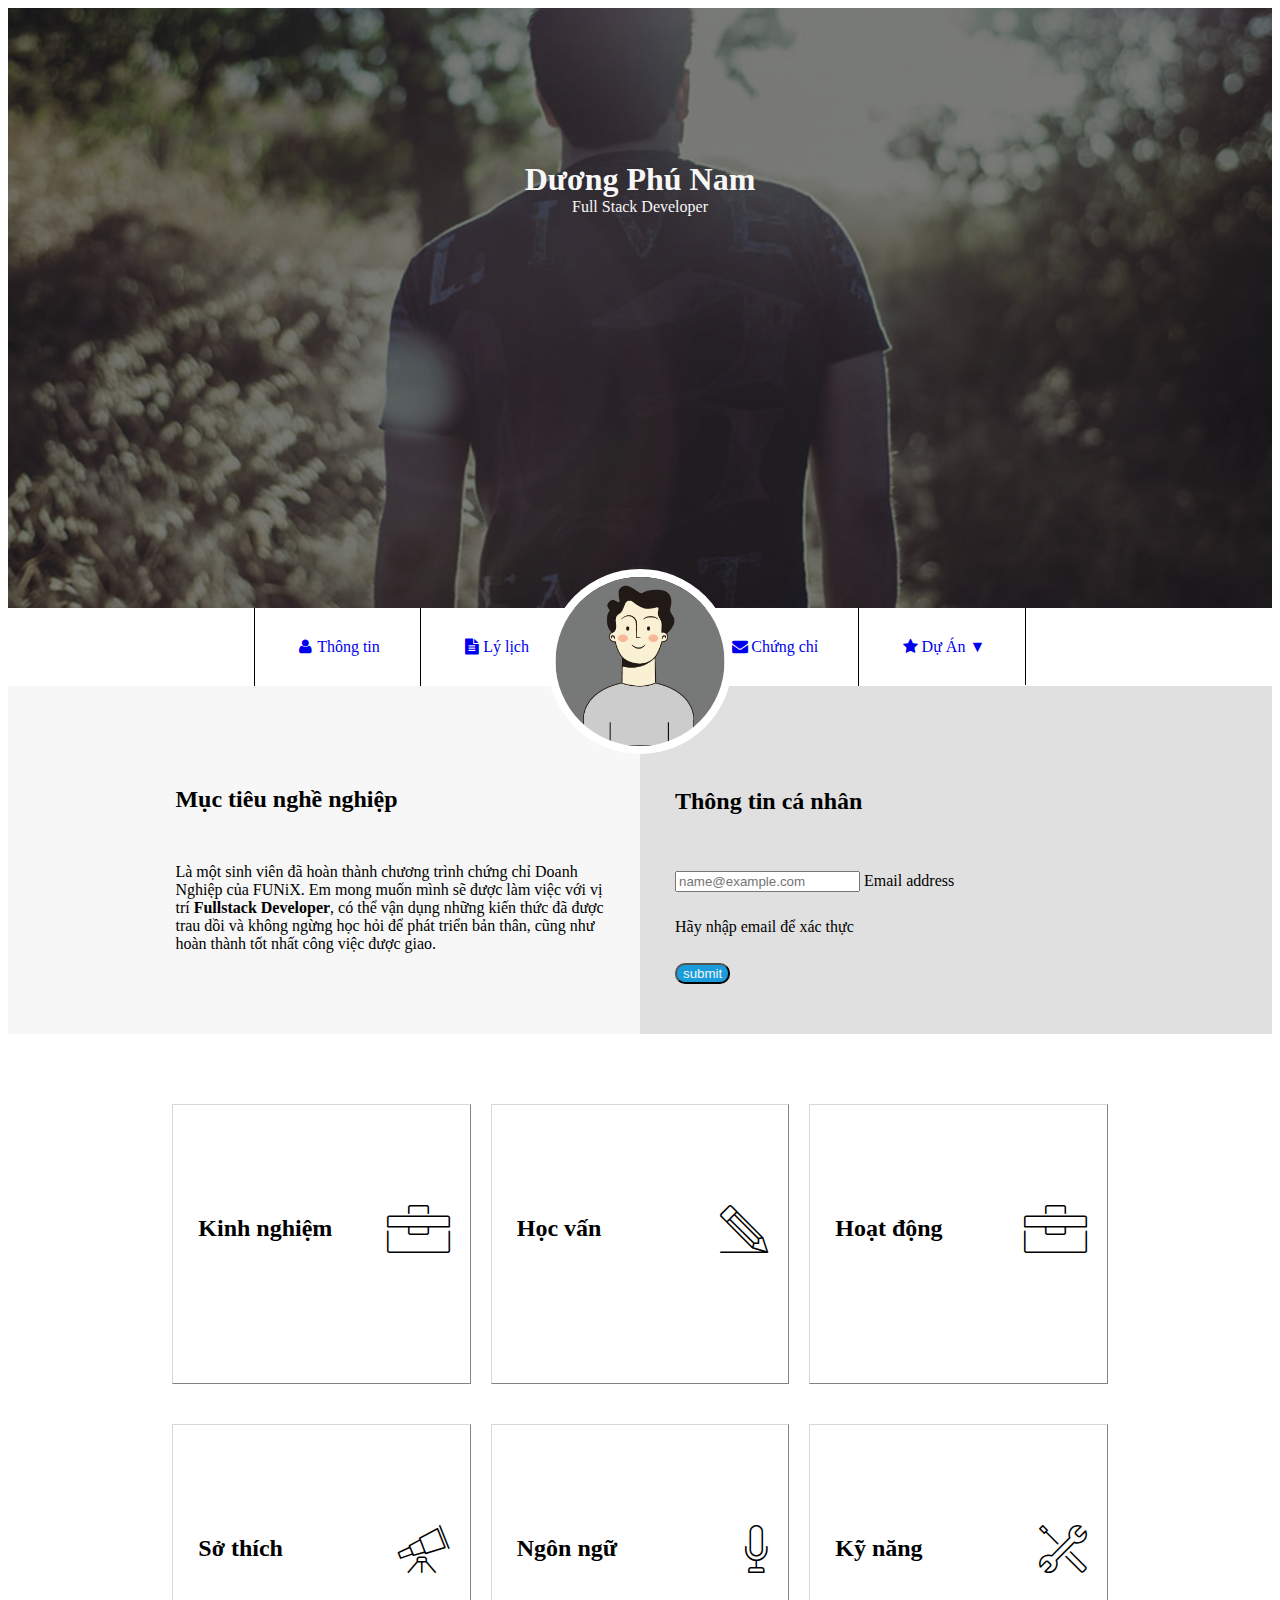
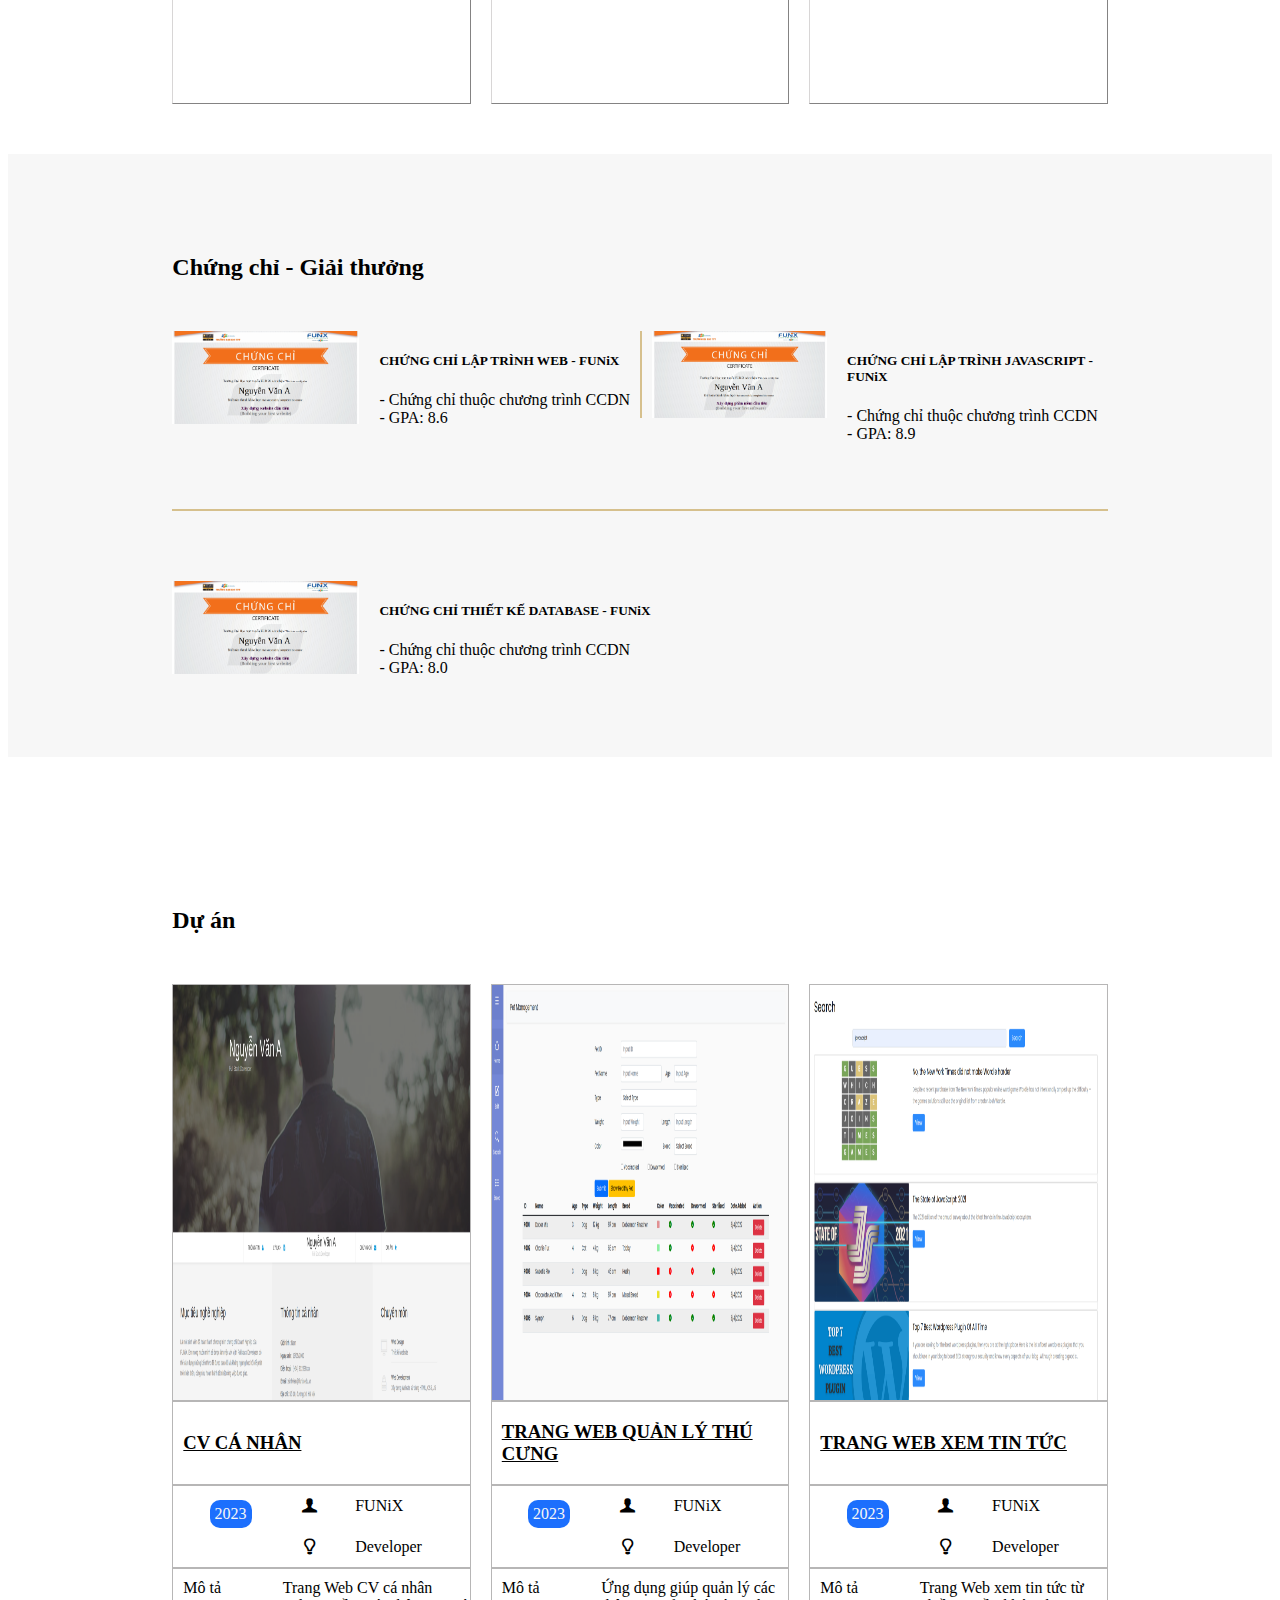
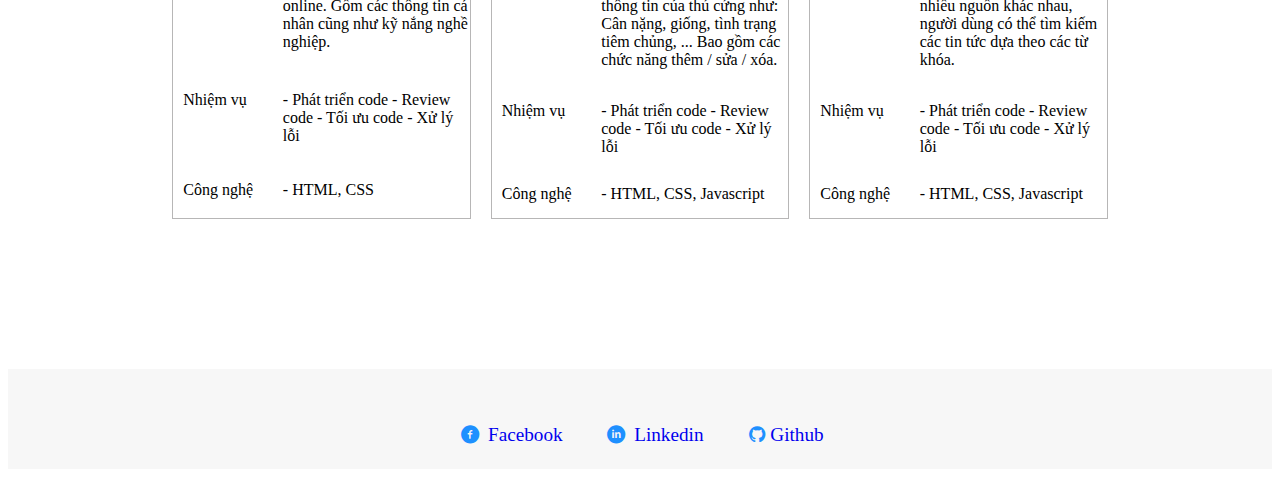
==== commit cf81a32e: "Update index.html" ====
--- a/index.html
+++ b/index.html
@@ -99,7 +99,7 @@
 		<div class="job-container"></div>
 		<div style="margin-bottom: 20px;" class="job-con">
 			<!-- Phần thông tin KINH NGHIỆM -->
-			<div class="job-ex" style="margin-top: 20px">
+			<div class="job-ex" style="margin-top: 20px; padding-bottom: 30px">
 				<div class="job-icon">
 					<h2>Kinh nghiệm</h2>
 				<i class="ic-toolbox" Style="font-size: 300%;"></i>
@@ -127,7 +127,7 @@
 				</div>
 			</div>
 			<!-- Phần thông tin HỌC VẤN -->
-			<div class="job-hv" style="margin-top: 20px">
+			<div class="job-hv" style="margin-top: 20px; padding-bottom: 30px">
 				<div class="job-icon">
 					<h2>Học vấn</h2>
 				<i class="ic-pencil" Style="font-size: 300%;"></i>
@@ -160,7 +160,7 @@
 				</ul>
 			</div>
 			<!-- Phần thông tin HOẠT ĐỘNG -->
-			<div class="job-hd" style="margin-top: 20px">
+			<div class="job-hd" style="margin-top: 20px; padding-bottom: 30px">
 				<div class="job-icon">
 					<h2>Hoạt động</h2>
 				<i class="ic-toolbox" Style="font-size: 300%;"></i>
@@ -189,7 +189,7 @@
 				</ul>
 			</div>
 			<!-- Phần thông tin sở thích -->
-			<div class="job-st" style="margin-top: 20px;">
+			<div class="job-st" style="margin-top: 20px; padding-bottom: 30px;">
 				<div class="job-icon">
 					<h2>Sở thích</h2>
 				<i class="ic-telescope" Style="font-size: 300%;"></i>
@@ -210,7 +210,7 @@
 				</div>
 			</div>
 			<!-- Phần thông tin NGÔN NGỮ -->
-			<div class="job-nn" style="margin-top: 20px">
+			<div class="job-nn" style="margin-top: 20px; padding-bottom: 30px">
 				<div class="job-icon">
 					<h2>Ngôn ngữ</h2>
 				<i class="ic-mic" Style="font-size:300%;"></i>
@@ -227,7 +227,7 @@
 				</div>
 			</div>
 			<!-- Phần thông tin KỸ NĂNG -->
-			<div class="job-kn" style="margin-top: 20px">
+			<div class="job-kn" style="margin-top: 20px; padding-bottom: 30px">
 				<div class="job-icon">
 					<h2>Kỹ năng</h2>
 				<i class="ic-tools-2" Style="font-size: 300%;"></i>
@@ -413,4 +413,4 @@
 	</section>
 	<script src="script.js"></script>
 </body>
-</html>+</html>
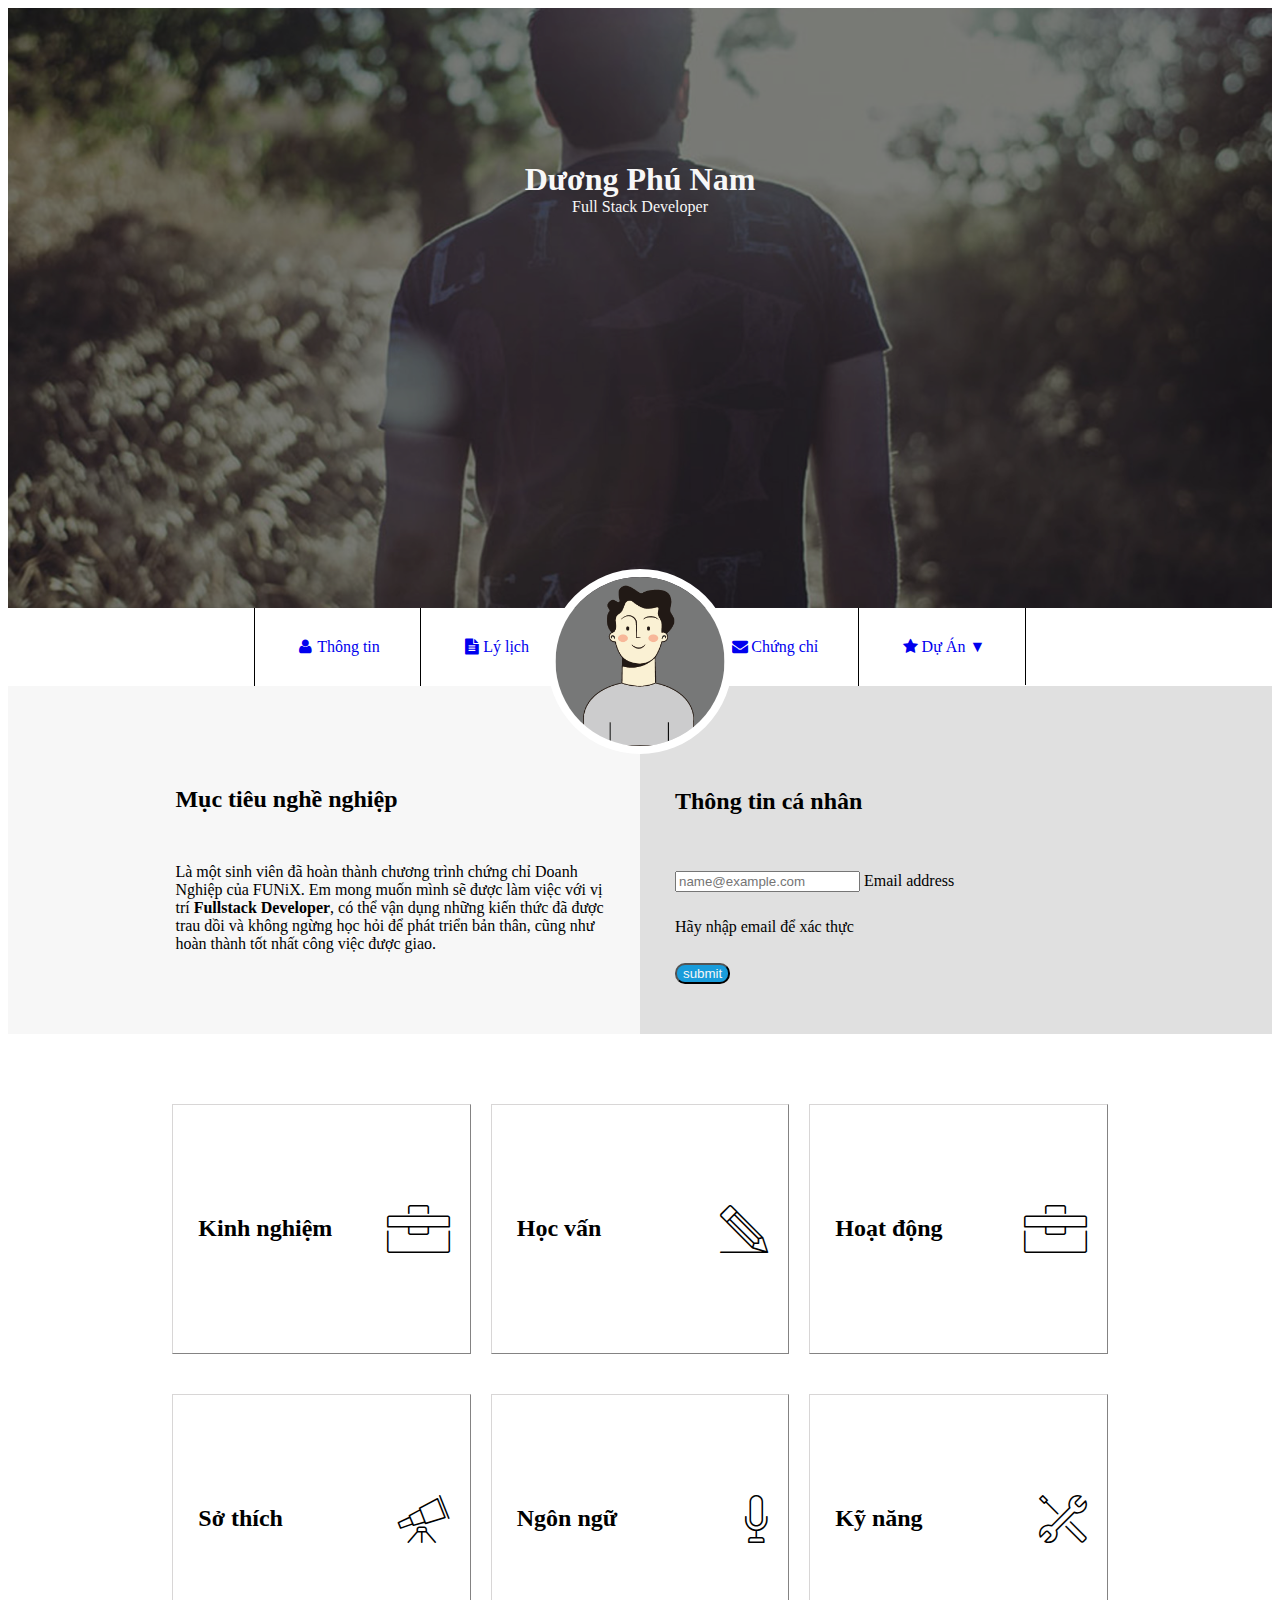
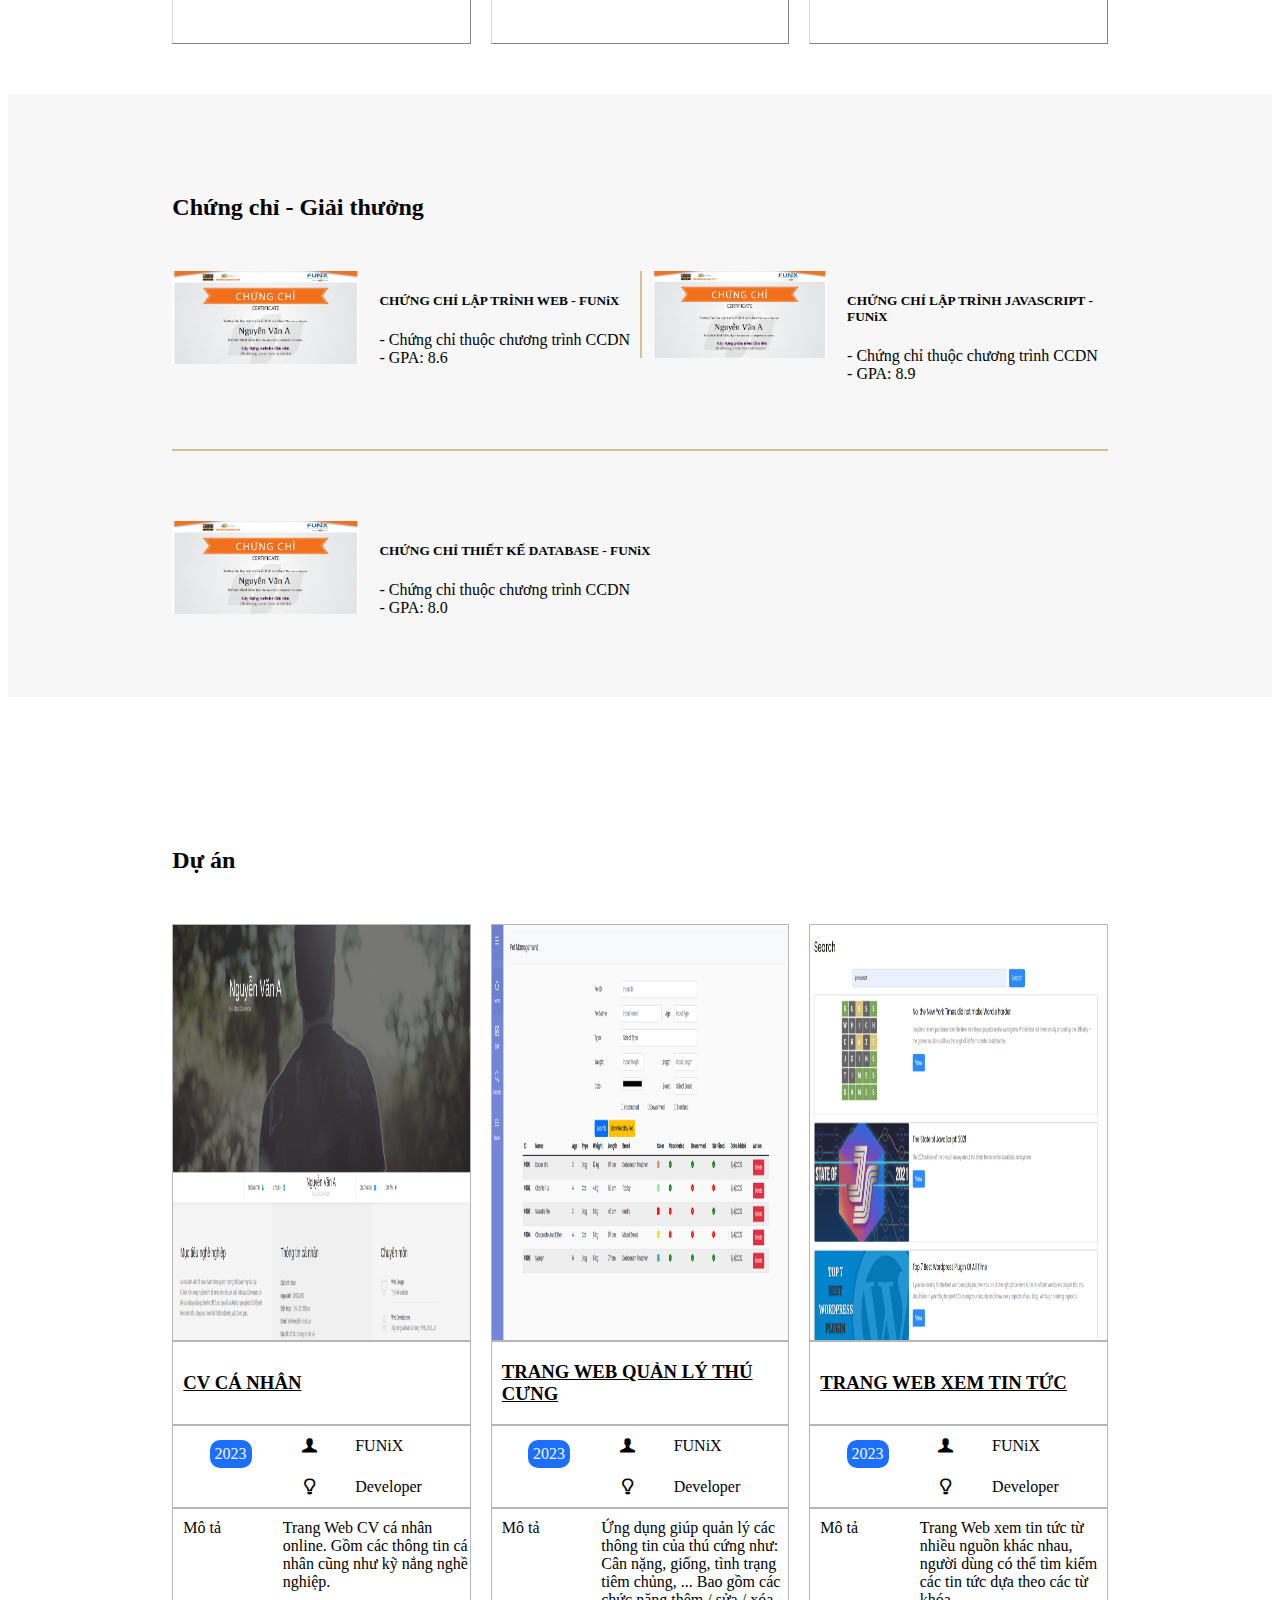
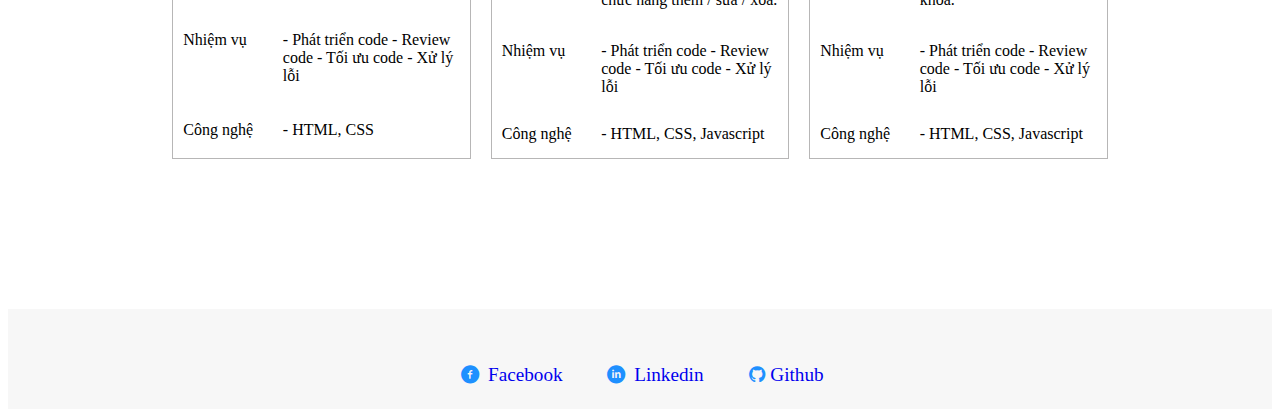
==== commit 2a719c3a: "Update index.html" ====
--- a/index.html
+++ b/index.html
@@ -99,7 +99,7 @@
 		<div class="job-container"></div>
 		<div style="margin-bottom: 20px;" class="job-con">
 			<!-- Phần thông tin KINH NGHIỆM -->
-			<div class="job-ex" style="margin-top: 20px; padding-bottom: 30px">
+			<div class="job-ex" style="margin-top: 20px;">
 				<div class="job-icon">
 					<h2>Kinh nghiệm</h2>
 				<i class="ic-toolbox" Style="font-size: 300%;"></i>
@@ -127,7 +127,7 @@
 				</div>
 			</div>
 			<!-- Phần thông tin HỌC VẤN -->
-			<div class="job-hv" style="margin-top: 20px; padding-bottom: 30px">
+			<div class="job-hv" style="margin-top: 20px;">
 				<div class="job-icon">
 					<h2>Học vấn</h2>
 				<i class="ic-pencil" Style="font-size: 300%;"></i>
@@ -160,7 +160,7 @@
 				</ul>
 			</div>
 			<!-- Phần thông tin HOẠT ĐỘNG -->
-			<div class="job-hd" style="margin-top: 20px; padding-bottom: 30px">
+			<div class="job-hd" style="margin-top: 20px;">
 				<div class="job-icon">
 					<h2>Hoạt động</h2>
 				<i class="ic-toolbox" Style="font-size: 300%;"></i>
@@ -189,7 +189,7 @@
 				</ul>
 			</div>
 			<!-- Phần thông tin sở thích -->
-			<div class="job-st" style="margin-top: 20px; padding-bottom: 30px;">
+			<div class="job-st" style="margin-top: 20px;">
 				<div class="job-icon">
 					<h2>Sở thích</h2>
 				<i class="ic-telescope" Style="font-size: 300%;"></i>
@@ -210,7 +210,7 @@
 				</div>
 			</div>
 			<!-- Phần thông tin NGÔN NGỮ -->
-			<div class="job-nn" style="margin-top: 20px; padding-bottom: 30px">
+			<div class="job-nn" style="margin-top: 20px;">
 				<div class="job-icon">
 					<h2>Ngôn ngữ</h2>
 				<i class="ic-mic" Style="font-size:300%;"></i>
@@ -227,7 +227,7 @@
 				</div>
 			</div>
 			<!-- Phần thông tin KỸ NĂNG -->
-			<div class="job-kn" style="margin-top: 20px; padding-bottom: 30px">
+			<div class="job-kn" style="margin-top: 20px;">
 				<div class="job-icon">
 					<h2>Kỹ năng</h2>
 				<i class="ic-tools-2" Style="font-size: 300%;"></i>
--- a/css/mobile.css
+++ b/css/mobile.css
@@ -67,21 +67,27 @@
   /* Thông tin nghề nghiệp */
   .job-ex {
     margin: 0px 25px;
+     padding-bottom: 50px;
   }
   .job-hv {
     margin: 0px 25px;
+     padding-bottom: 50px;
   }
   .job-hd {
     margin: 0px 25px;
+     padding-bottom: 50px;
   }
   .job-st {
     margin: 0px 25px;
+     padding-bottom: 50px;
   }
   .job-nn {
     margin: 0px 25px;
+     padding-bottom: 50px;
   }
   .job-kn {
     margin: 0px 25px;
+     padding-bottom: 50px;
   }
 
   /* phần icon sở thích */
